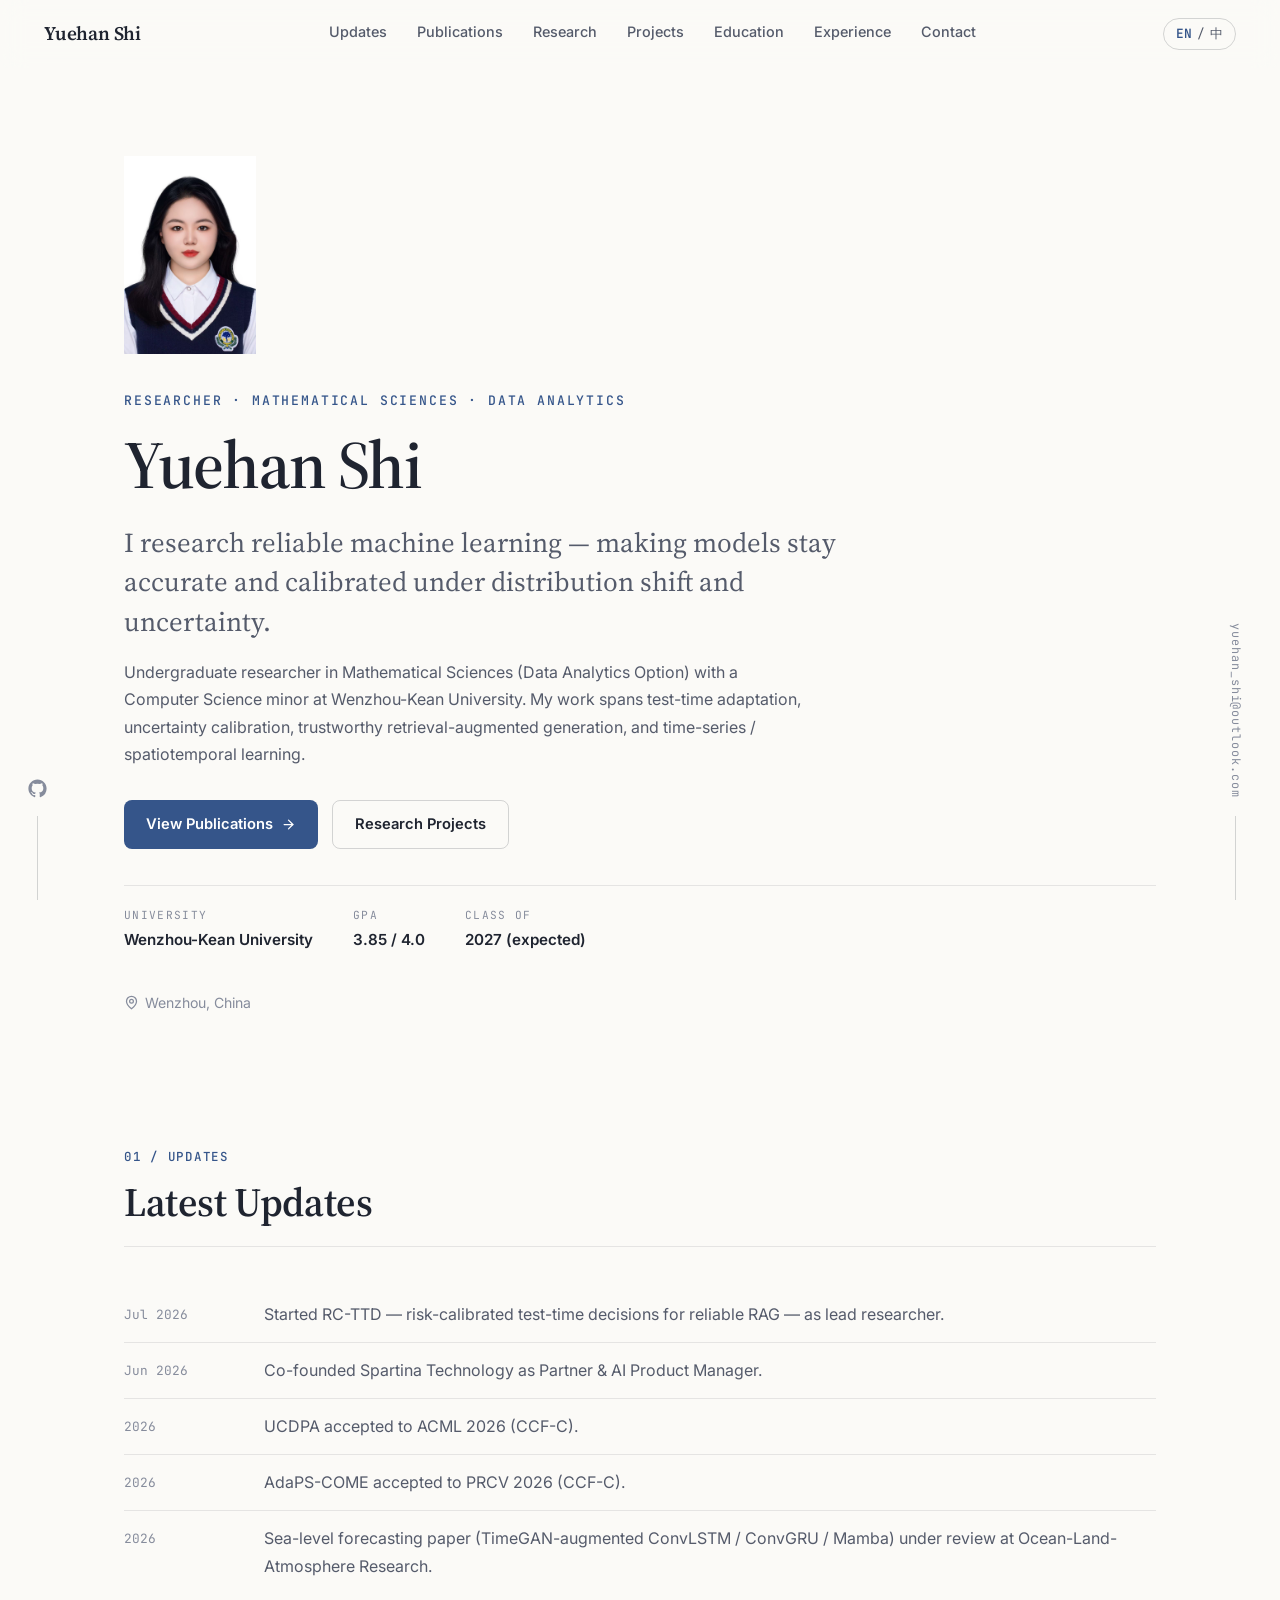
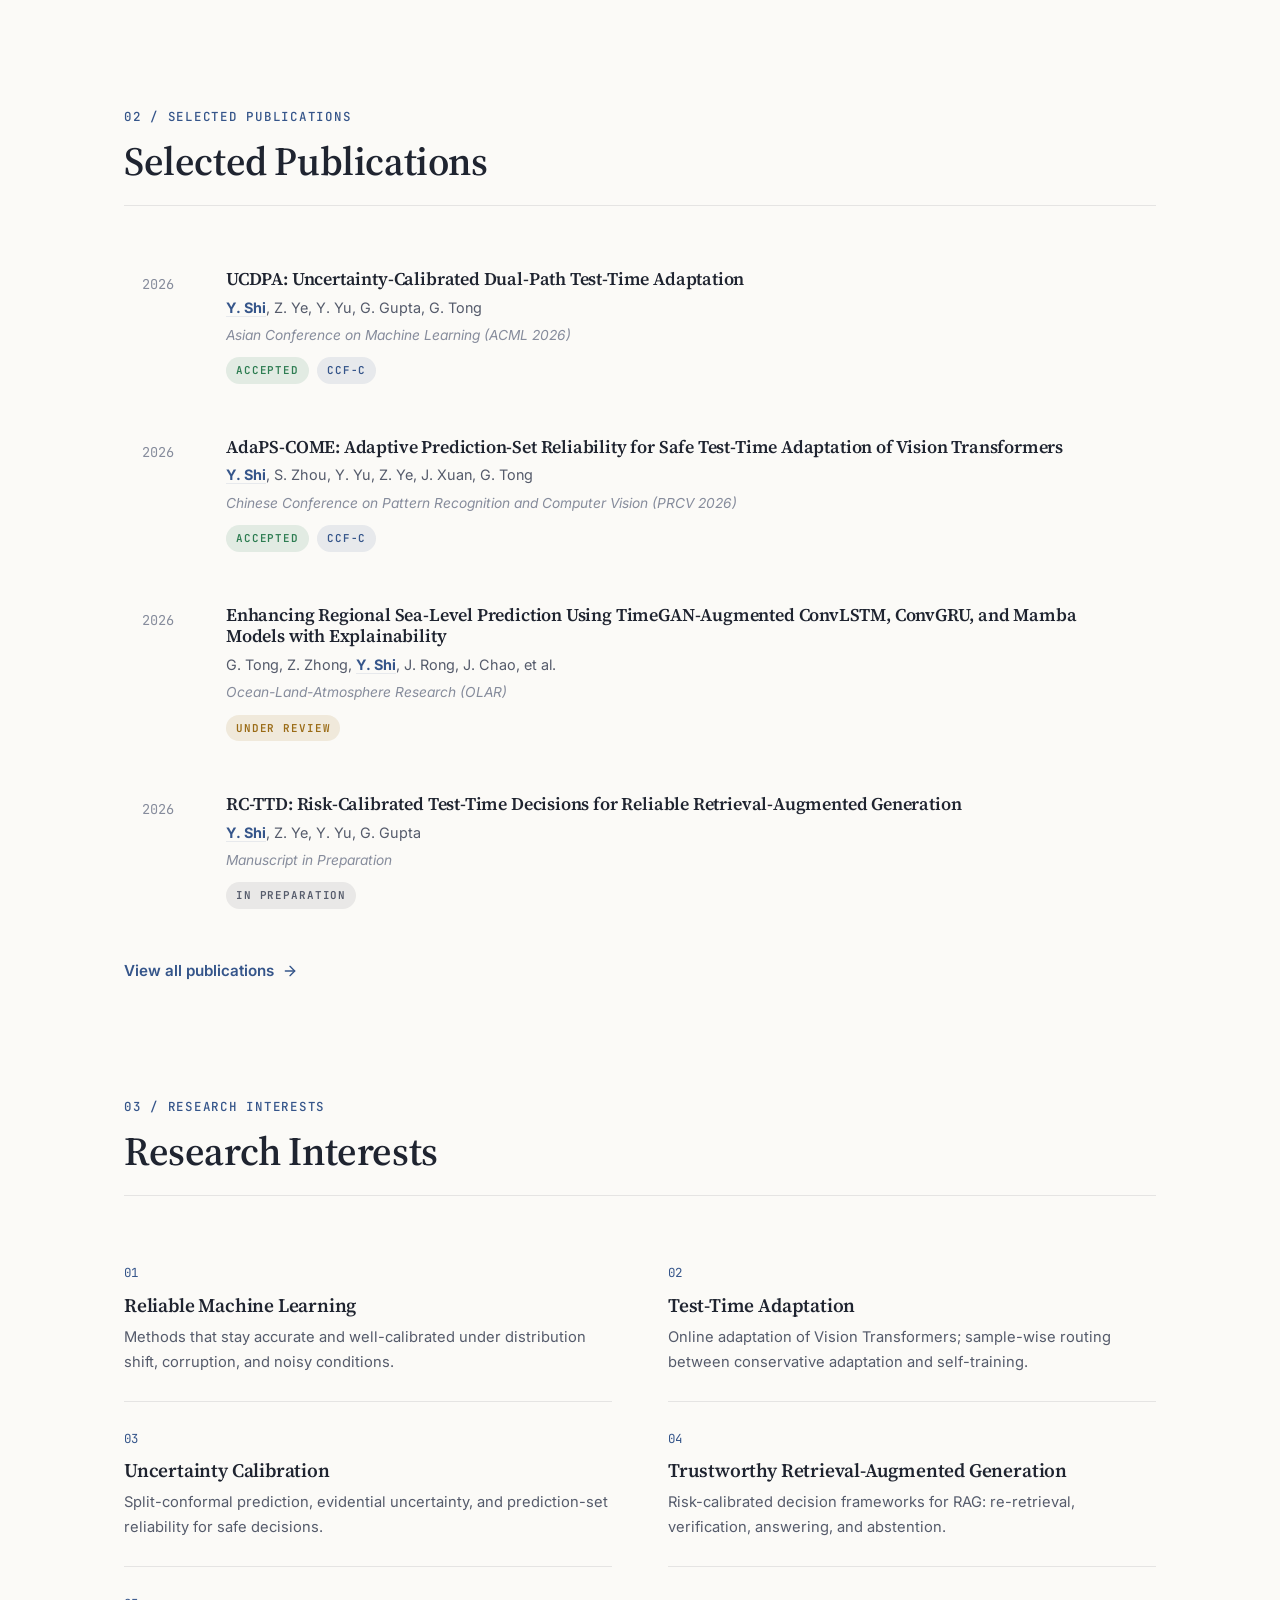
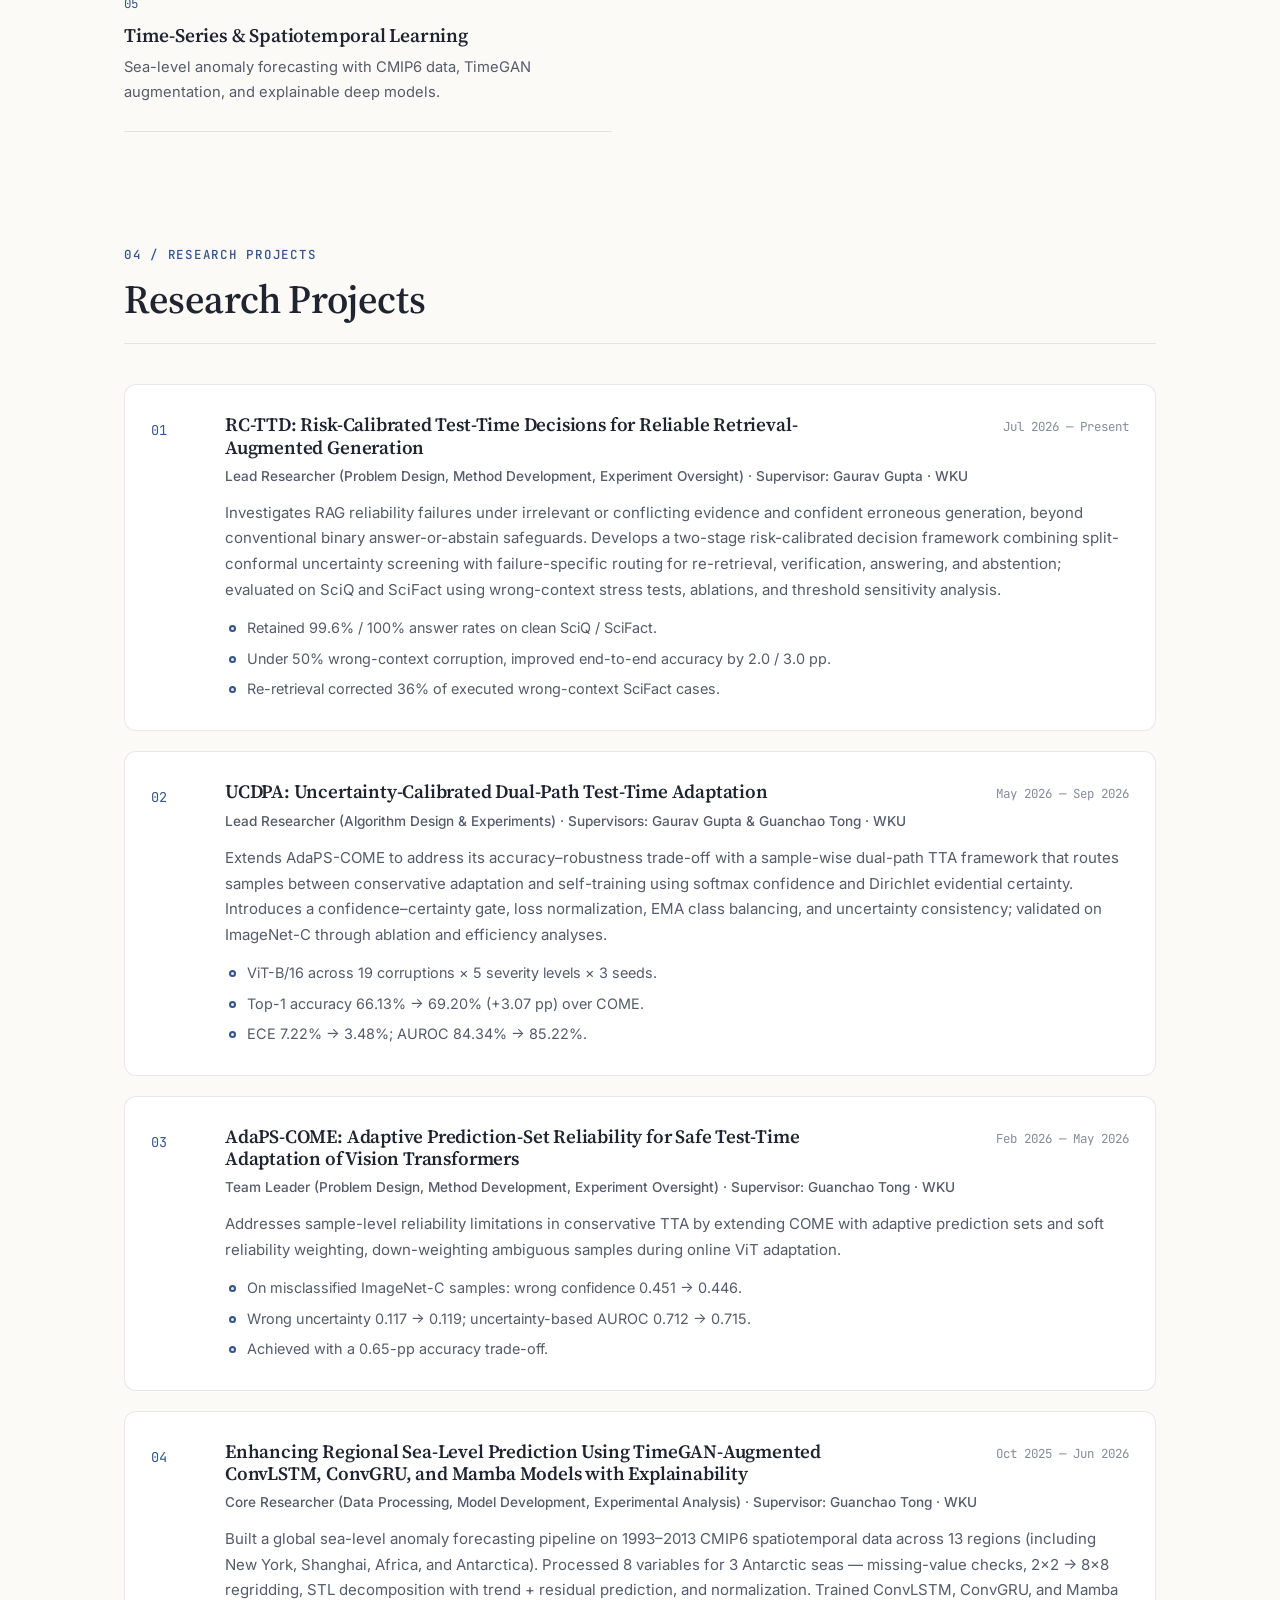
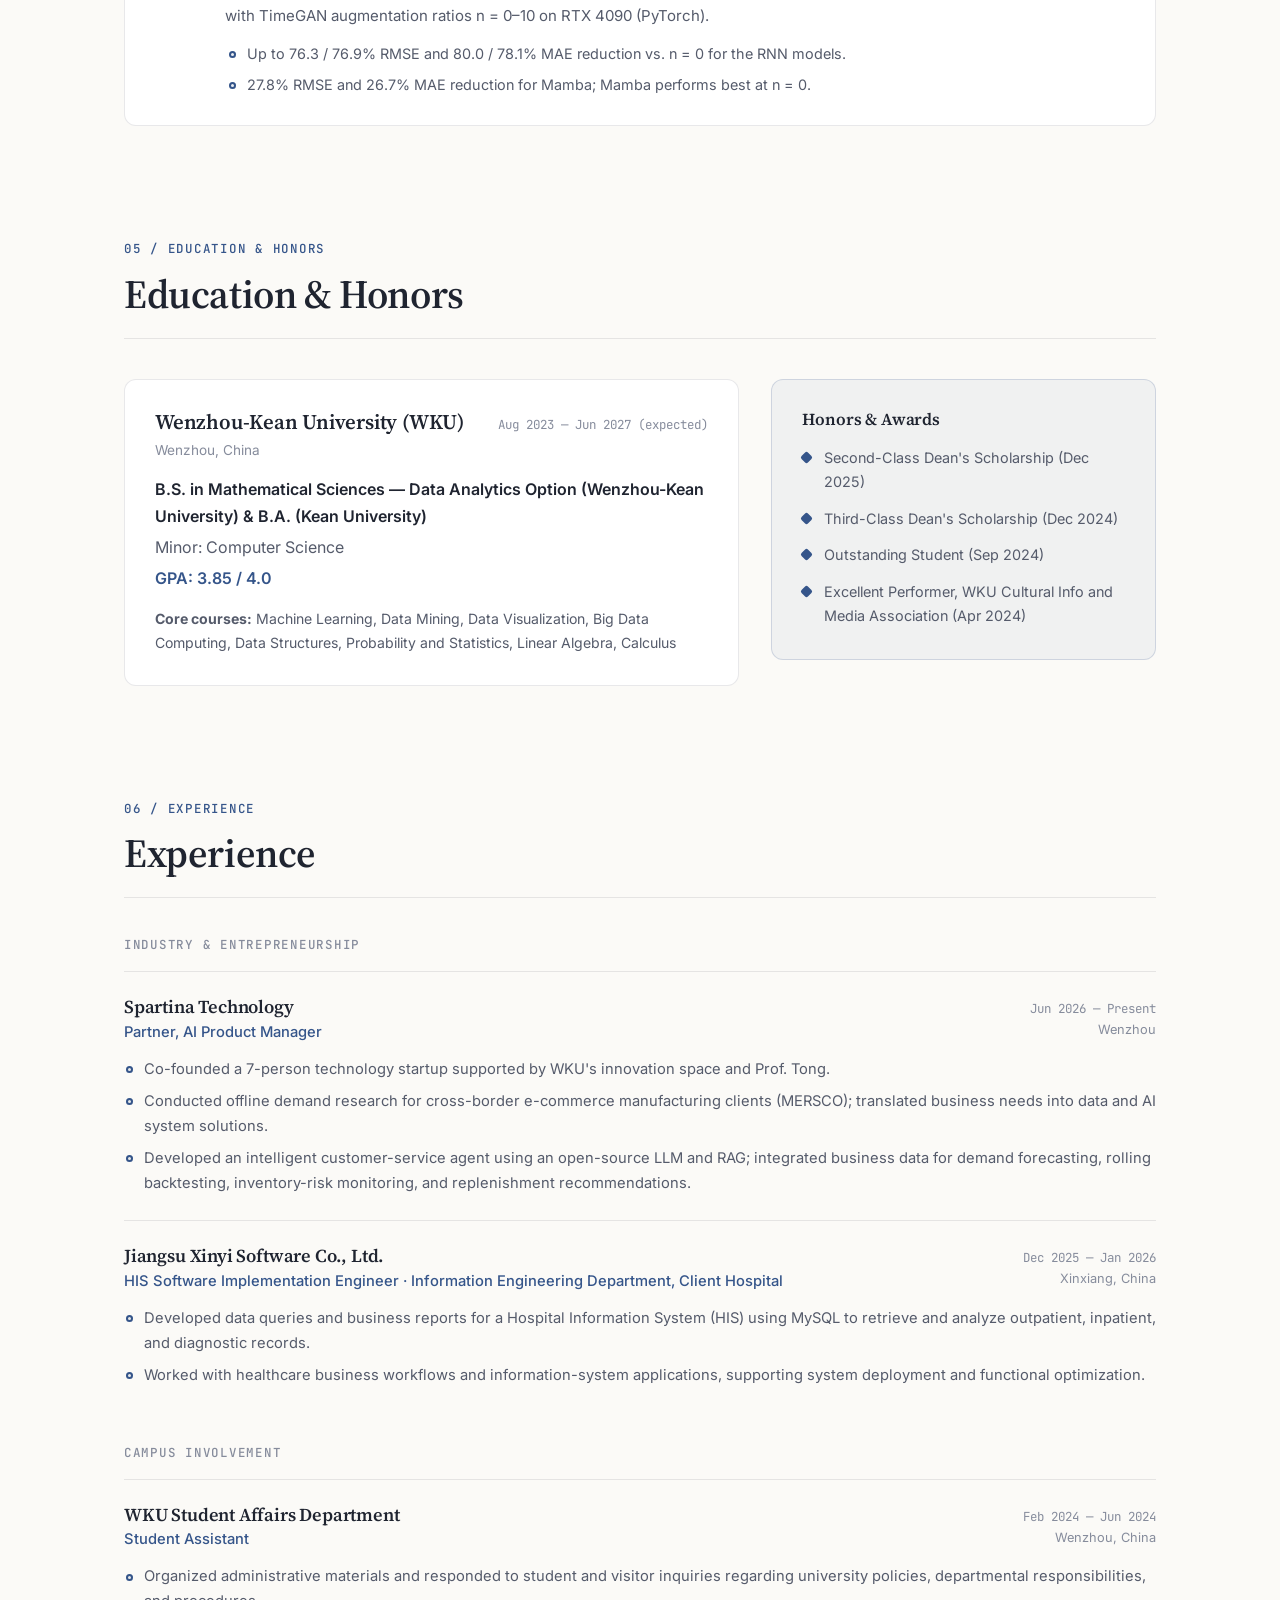
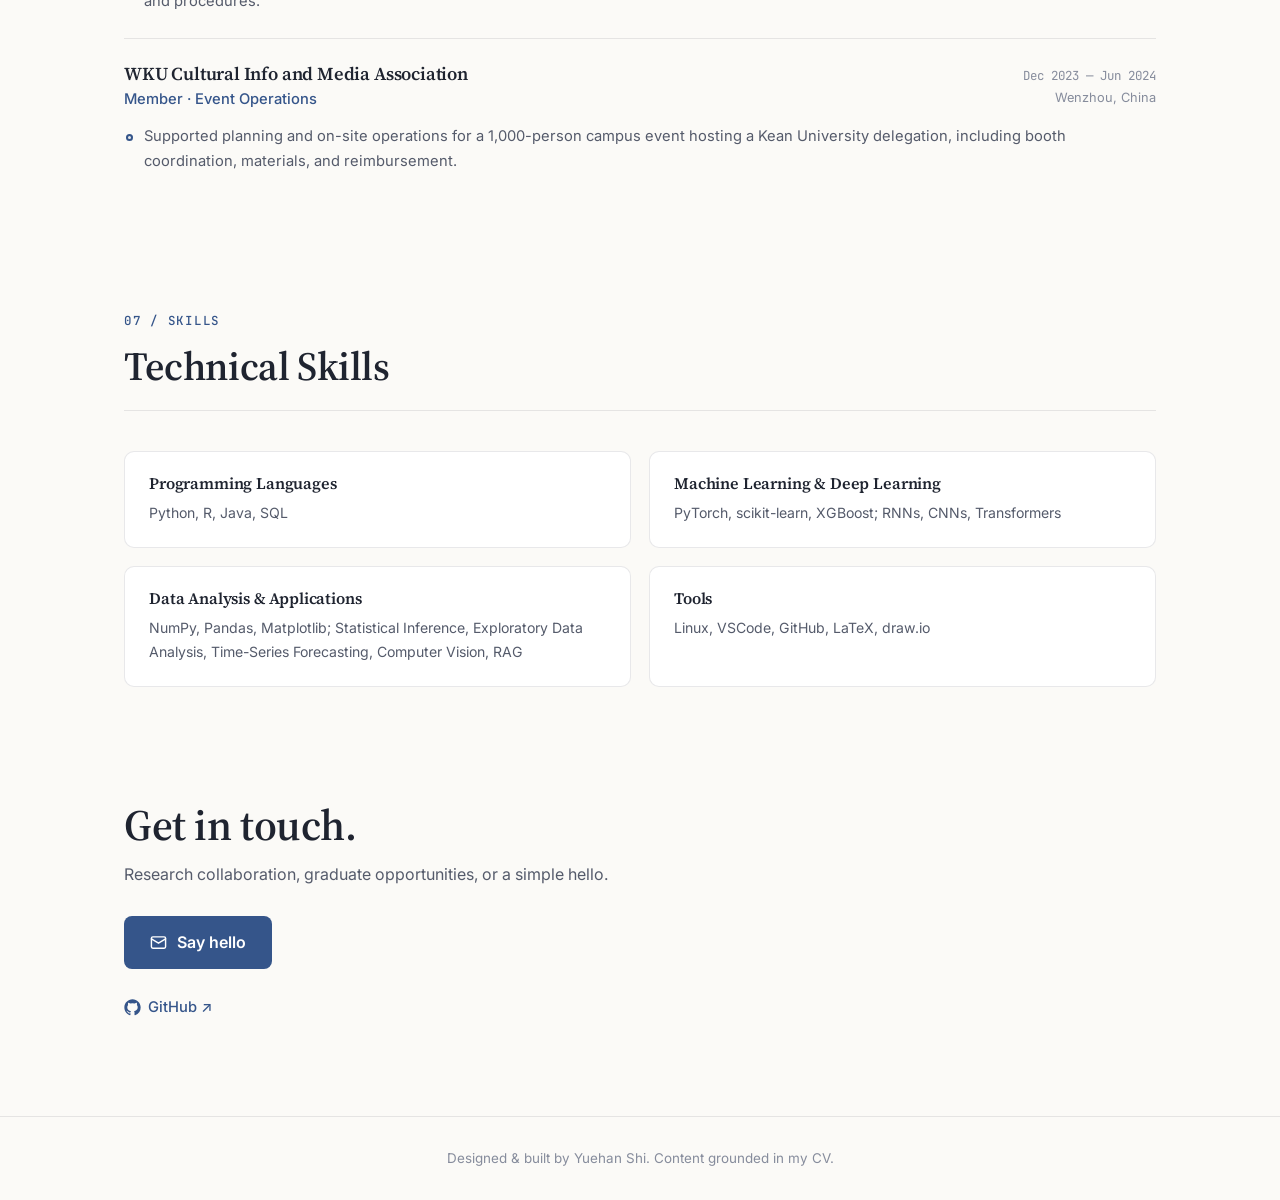
==== index.html @ 9e49b06e "Remove photo border Drop the accent border on .hero-photo per site owner request; bump asset cache v" ====
<!DOCTYPE html>
<html lang="en">
<head>
  <meta charset="UTF-8">
  <meta name="viewport" content="width=device-width, initial-scale=1.0">

  <!-- SEO -->
  <title>Yuehan Shi — Reliable Machine Learning Researcher</title>
  <meta name="description" content="Yuehan Shi is an undergraduate researcher at Wenzhou-Kean University working on reliable machine learning, test-time adaptation, uncertainty calibration, trustworthy retrieval-augmented generation, and time-series learning.">
  <meta name="author" content="Yuehan Shi">
  <link rel="canonical" href="https://shiyue105.github.io/Yuehan_Shi/">
  <meta name="robots" content="index, follow">

  <!-- Open Graph -->
  <meta property="og:type" content="website">
  <meta property="og:title" content="Yuehan Shi — Reliable Machine Learning Researcher">
  <meta property="og:description" content="Researching test-time adaptation, uncertainty calibration, trustworthy RAG, and spatiotemporal learning at Wenzhou-Kean University.">
  <meta property="og:url" content="https://shiyue105.github.io/Yuehan_Shi/">
  <meta property="og:site_name" content="Yuehan Shi">

  <!-- Twitter Card -->
  <meta name="twitter:card" content="summary">
  <meta name="twitter:title" content="Yuehan Shi — Reliable Machine Learning Researcher">
  <meta name="twitter:description" content="Researching test-time adaptation, uncertainty calibration, trustworthy RAG, and spatiotemporal learning.">

  <!-- Favicon (original inline SVG monogram) -->
  <link rel="icon" type="image/svg+xml" href="data:image/svg+xml,%3Csvg xmlns='http://www.w3.org/2000/svg' viewBox='0 0 100 100'%3E%3Crect width='100' height='100' rx='22' fill='%2335558A'/%3E%3Ctext x='50' y='66' font-family='Georgia, serif' font-size='44' font-weight='bold' text-anchor='middle' fill='%23FBFAF7'%3EYS%3C/text%3E%3C/svg%3E">
  <meta name="theme-color" content="#FBFAF7">

  <!-- Fonts -->
  <link rel="preconnect" href="https://fonts.googleapis.com">
  <link rel="preconnect" href="https://fonts.gstatic.com" crossorigin>
  <link href="https://fonts.googleapis.com/css2?family=Source+Serif+4:ital,opsz,wght@0,8..60,400;0,8..60,500;0,8..60,600;0,8..60,700;1,8..60,400&family=Inter:wght@400;500;600;700&family=JetBrains+Mono:wght@400;500;600&family=Noto+Serif+SC:wght@400;500;600;700&family=Noto+Sans+SC:wght@400;500;600;700&display=swap" rel="stylesheet">

  <!-- Styles -->
  <link rel="stylesheet" href="./assets/css/style.css?v=v3">
</head>
<body>

  <a class="skip-link" href="#main">Skip to main content</a>

  <!-- ==================== Navigation ==================== -->
  <nav class="nav" id="nav" aria-label="Primary">
    <div class="nav-inner">
      <a href="#hero" class="nav-logo" id="nav-logo">Yuehan Shi</a>
      <div class="nav-links" id="nav-links"></div>
      <div class="nav-actions">
        <button class="lang-toggle" id="lang-toggle" aria-label="Switch language" aria-pressed="false">
          <span class="lang-en lang-active">EN</span>
          <span class="lang-sep" aria-hidden="true">/</span>
          <span class="lang-zh">中</span>
        </button>
        <button class="nav-mobile-toggle" id="nav-toggle" aria-label="Open menu" aria-expanded="false" aria-controls="mobile-menu">
          <span></span>
          <span></span>
          <span></span>
        </button>
      </div>
    </div>
  </nav>

  <!-- Mobile menu -->
  <div class="mobile-menu" id="mobile-menu"></div>

  <!-- Sticky side rails (desktop only) -->
  <aside class="side-social" id="side-social" aria-label="Social links"></aside>
  <aside class="side-email" id="side-email" aria-label="Email"></aside>

  <!-- ==================== Hero ==================== -->
  <header class="hero" id="hero">
    <div class="hero-inner">
      <div class="hero-photo reveal"><img src="./assets/img/Identification_photo.jpg" alt="Yuehan Shi" width="709" height="1000"></div>
      <p class="hero-eyebrow reveal" id="hero-eyebrow"></p>
      <h1 class="reveal" id="hero-name"></h1>
      <p class="hero-statement reveal" id="hero-statement"></p>
      <p class="hero-description reveal" id="hero-description"></p>
      <div class="hero-cta reveal" id="hero-cta"></div>
      <div class="hero-meta reveal" id="hero-meta"></div>
      <p class="hero-location reveal" id="hero-location"></p>
    </div>
  </header>

  <main id="main">

    <!-- ==================== Latest Updates ==================== -->
    <section class="section" id="updates" aria-labelledby="heading-updates">
      <div class="container">
        <div class="section-label reveal" id="label-updates"></div>
        <h2 class="section-heading reveal" id="heading-updates"></h2>
        <div class="updates-list reveal-stagger" id="updates-list"></div>
      </div>
    </section>

    <!-- ==================== Selected Publications ==================== -->
    <section class="section" id="publications" aria-labelledby="heading-publications">
      <div class="container">
        <div class="section-label reveal" id="label-publications"></div>
        <h2 class="section-heading reveal" id="heading-publications"></h2>
        <div class="pub-list reveal-stagger" id="pub-list"></div>
        <div class="pub-view-all reveal">
          <a class="pub-view-all-link" href="./publications.html" id="pub-view-all"></a>
        </div>
      </div>
    </section>

    <!-- ==================== Research Interests ==================== -->
    <section class="section" id="research" aria-labelledby="heading-research">
      <div class="container">
        <div class="section-label reveal" id="label-research"></div>
        <h2 class="section-heading reveal" id="heading-research"></h2>
        <div class="research-interests-grid reveal-stagger" id="research-interests"></div>
      </div>
    </section>

    <!-- ==================== Research Projects ==================== -->
    <section class="section" id="projects" aria-labelledby="heading-projects">
      <div class="container">
        <div class="section-label reveal" id="label-projects"></div>
        <h2 class="section-heading reveal" id="heading-projects"></h2>
        <div class="projects-list reveal-stagger" id="projects-list"></div>
      </div>
    </section>

    <!-- ==================== Education & Honors ==================== -->
    <section class="section" id="education" aria-labelledby="heading-education">
      <div class="container">
        <div class="section-label reveal" id="label-education"></div>
        <h2 class="section-heading reveal" id="heading-education"></h2>
        <div class="edu-grid reveal">
          <div class="edu-box" id="education-box"></div>
          <div class="honors-box">
            <h3 id="honors-label"></h3>
            <ul class="honors-list" id="honors-list"></ul>
          </div>
        </div>
      </div>
    </section>

    <!-- ==================== Experience ==================== -->
    <section class="section" id="experience" aria-labelledby="heading-experience">
      <div class="container">
        <div class="section-label reveal" id="label-experience"></div>
        <h2 class="section-heading reveal" id="heading-experience"></h2>
        <div class="reveal" id="experience-wrap"></div>
      </div>
    </section>

    <!-- ==================== Skills ==================== -->
    <section class="section" id="skills" aria-labelledby="heading-skills">
      <div class="container">
        <div class="section-label reveal" id="label-skills"></div>
        <h2 class="section-heading reveal" id="heading-skills"></h2>
        <div class="skills-grid reveal-stagger" id="skills-grid"></div>
      </div>
    </section>

    <!-- ==================== Contact ==================== -->
    <section class="section contact" id="contact" aria-labelledby="contact-heading">
      <div class="container">
        <div class="reveal">
          <h2 class="contact-heading" id="contact-heading"></h2>
          <p class="contact-sub" id="contact-sub"></p>
          <a href="mailto:yuehan_shi@outlook.com" class="contact-email" id="contact-email"></a>
          <div class="contact-socials" id="contact-socials"></div>
        </div>
      </div>
    </section>

  </main>

  <!-- ==================== Footer ==================== -->
  <footer class="footer">
    <div class="container">
      <p class="footer-text" id="footer-text"></p>
    </div>
  </footer>

  <!-- Scripts -->
  <script src="./assets/js/data.js?v=v3"></script>
  <script src="./assets/js/publications-data.js?v=v3"></script>
  <script src="./assets/js/app.js?v=v3"></script>
</body>
</html>
---- assets/css/style.css ----
/* ==========================================================================
   Yuehan Shi — Academic Personal Website V1
   Original editorial stylesheet. Clean, light, serif-led design.
   ========================================================================== */

/* --------------------------------------------------------------------------
   1. Design tokens
   -------------------------------------------------------------------------- */
:root {
  --bg: #fbfaf7;
  --bg-surface: #ffffff;
  --bg-hover: rgba(31, 36, 48, 0.04);
  --text: #1f2430;
  --text-secondary: #555b6b;
  --text-tertiary: #868c9c;
  --accent: #35558a;
  --accent-strong: #274066;
  --accent-dim: rgba(53, 85, 138, 0.1);
  --accent-wash: rgba(53, 85, 138, 0.05);
  --border: rgba(31, 36, 48, 0.1);
  --border-strong: rgba(31, 36, 48, 0.18);
  --green: #2e7d52;
  --green-dim: rgba(46, 125, 82, 0.12);
  --amber: #9a6b15;
  --amber-dim: rgba(154, 107, 21, 0.12);
  --gray-dim: rgba(31, 36, 48, 0.08);

  --font-display: "Source Serif 4", "Noto Serif SC", Georgia, "Times New Roman", serif;
  --font-body: "Inter", "Noto Sans SC", ui-sans-serif, system-ui, -apple-system, "Segoe UI", sans-serif;
  --font-mono: "JetBrains Mono", ui-monospace, "Cascadia Mono", Consolas, monospace;

  --max-width: 1080px;
  --nav-height: 68px;
  --side-padding: 24px;

  --t-fast: 180ms ease;
  --t-base: 280ms ease;
  --t-slow: 550ms cubic-bezier(0.22, 1, 0.36, 1);
}

/* --------------------------------------------------------------------------
   2. Reset & base
   -------------------------------------------------------------------------- */
*,
*::before,
*::after {
  box-sizing: border-box;
  margin: 0;
  padding: 0;
}

html {
  scroll-behavior: smooth;
  scroll-padding-top: calc(var(--nav-height) + 16px);
  -webkit-text-size-adjust: 100%;
}

body {
  font-family: var(--font-body);
  font-size: 16px;
  line-height: 1.7;
  color: var(--text);
  background: var(--bg);
  -webkit-font-smoothing: antialiased;
  overflow-x: hidden;
}

img,
svg {
  max-width: 100%;
  display: block;
}

ul,
ol {
  list-style: none;
}

a {
  color: var(--accent);
  text-decoration: none;
  transition: color var(--t-fast);
}

a:hover {
  color: var(--accent-strong);
}

button {
  font-family: inherit;
  font-size: inherit;
  color: inherit;
  background: none;
  border: none;
  cursor: pointer;
}

::selection {
  background: var(--accent-dim);
  color: var(--text);
}

:focus-visible {
  outline: 2px solid var(--accent);
  outline-offset: 3px;
  border-radius: 3px;
}

/* Skip link */
.skip-link {
  position: absolute;
  top: -48px;
  left: 16px;
  z-index: 200;
  padding: 10px 16px;
  background: var(--accent);
  color: #fff;
  border-radius: 6px;
  font-weight: 600;
  transition: top var(--t-fast);
}

.skip-link:focus {
  top: 12px;
  color: #fff;
}

/* --------------------------------------------------------------------------
   3. Typography
   -------------------------------------------------------------------------- */
h1,
h2,
h3,
h4 {
  font-family: var(--font-display);
  font-weight: 600;
  line-height: 1.2;
  letter-spacing: -0.01em;
  color: var(--text);
}

h1 {
  font-size: clamp(2.6rem, 6vw, 4.2rem);
  letter-spacing: -0.02em;
  line-height: 1.05;
}

h2 {
  font-size: clamp(1.9rem, 3.6vw, 2.5rem);
}

.container {
  max-width: var(--max-width);
  margin: 0 auto;
  padding: 0 var(--side-padding);
}

.section {
  padding: 88px 0 24px;
}

.section-label {
  font-family: var(--font-mono);
  font-size: 0.78rem;
  font-weight: 500;
  letter-spacing: 0.14em;
  text-transform: uppercase;
  color: var(--accent);
  margin-bottom: 10px;
}

.section-heading {
  margin-bottom: 40px;
  padding-bottom: 20px;
  border-bottom: 1px solid var(--border);
}

/* --------------------------------------------------------------------------
   4. Navigation
   -------------------------------------------------------------------------- */
.nav {
  position: fixed;
  top: 0;
  left: 0;
  right: 0;
  z-index: 100;
  height: var(--nav-height);
  background: rgba(251, 250, 247, 0.82);
  -webkit-backdrop-filter: blur(12px);
  backdrop-filter: blur(12px);
  border-bottom: 1px solid transparent;
  transition: border-color var(--t-base), background var(--t-base);
}

.nav.scrolled {
  border-bottom-color: var(--border);
  background: rgba(251, 250, 247, 0.95);
}

.nav-inner {
  max-width: 1240px;
  margin: 0 auto;
  height: 100%;
  padding: 0 var(--side-padding);
  display: flex;
  align-items: center;
  justify-content: space-between;
  gap: 16px;
}

.nav-logo {
  font-family: var(--font-display);
  font-size: 1.2rem;
  font-weight: 600;
  color: var(--text);
  letter-spacing: -0.01em;
}

.nav-logo:hover {
  color: var(--accent);
}

.nav-links {
  display: flex;
  align-items: center;
  gap: 26px;
}

.nav-links a {
  font-size: 0.9rem;
  font-weight: 500;
  color: var(--text-secondary);
  padding: 6px 2px;
  border-bottom: 2px solid transparent;
  transition: color var(--t-fast), border-color var(--t-fast);
}

.nav-links a:hover {
  color: var(--text);
}

.nav-links a.active {
  color: var(--accent);
  border-bottom-color: var(--accent);
}

.nav-actions {
  display: flex;
  align-items: center;
  gap: 12px;
}

.lang-toggle {
  display: inline-flex;
  align-items: center;
  gap: 5px;
  font-family: var(--font-mono);
  font-size: 0.8rem;
  padding: 6px 12px;
  border: 1px solid var(--border-strong);
  border-radius: 999px;
  color: var(--text-secondary);
  transition: border-color var(--t-fast), color var(--t-fast), background var(--t-fast);
}

.lang-toggle:hover {
  border-color: var(--accent);
  color: var(--accent);
}

.lang-toggle .lang-active {
  color: var(--accent);
  font-weight: 600;
}

.nav-mobile-toggle {
  display: none;
  flex-direction: column;
  justify-content: center;
  gap: 5px;
  width: 40px;
  height: 40px;
  padding: 8px;
}

.nav-mobile-toggle span {
  display: block;
  height: 2px;
  width: 100%;
  background: var(--text);
  border-radius: 2px;
  transition: transform var(--t-base), opacity var(--t-base);
}

.nav-mobile-toggle.open span:nth-child(1) {
  transform: translateY(7px) rotate(45deg);
}

.nav-mobile-toggle.open span:nth-child(2) {
  opacity: 0;
}

.nav-mobile-toggle.open span:nth-child(3) {
  transform: translateY(-7px) rotate(-45deg);
}

/* Mobile menu */
.mobile-menu {
  position: fixed;
  top: var(--nav-height);
  left: 0;
  right: 0;
  bottom: 0;
  z-index: 90;
  display: flex;
  flex-direction: column;
  padding: 24px var(--side-padding);
  background: var(--bg);
  opacity: 0;
  pointer-events: none;
  transform: translateY(-8px);
  transition: opacity var(--t-base), transform var(--t-base);
}

.mobile-menu.open {
  opacity: 1;
  pointer-events: auto;
  transform: translateY(0);
}

.mobile-menu a {
  padding: 16px 4px;
  font-family: var(--font-display);
  font-size: 1.35rem;
  color: var(--text);
  border-bottom: 1px solid var(--border);
}

.mobile-menu a:hover {
  color: var(--accent);
}

/* --------------------------------------------------------------------------
   5. Side rails (desktop)
   -------------------------------------------------------------------------- */
.side-social,
.side-email {
  position: fixed;
  bottom: 0;
  z-index: 60;
  display: none;
  flex-direction: column;
  align-items: center;
  gap: 18px;
}

.side-social {
  left: 28px;
}

.side-email {
  right: 34px;
}

.side-social a,
.side-email a {
  color: var(--text-tertiary);
  transition: color var(--t-fast), transform var(--t-fast);
}

.side-social a:hover,
.side-email a:hover {
  color: var(--accent);
}

.side-social svg {
  width: 19px;
  height: 19px;
}

.side-email a {
  writing-mode: vertical-rl;
  font-family: var(--font-mono);
  font-size: 0.74rem;
  letter-spacing: 0.08em;
}

.side-social::after,
.side-email::after {
  content: "";
  width: 1px;
  height: 84px;
  background: var(--border-strong);
}

/* --------------------------------------------------------------------------
   6. Hero
   -------------------------------------------------------------------------- */
.hero {
  padding: calc(var(--nav-height) + 88px) 0 40px;
}

.hero-inner {
  max-width: var(--max-width);
  margin: 0 auto;
  padding: 0 var(--side-padding);
}

.hero-photo {
  width: 132px;
  margin-bottom: 36px;
  border-radius: 0;
  background: var(--accent-wash);
  overflow: hidden;
}

.hero-photo img {
  display: block;
  width: 100%;
  height: auto;
}

.hero-eyebrow {
  font-family: var(--font-mono);
  font-size: 0.82rem;
  font-weight: 500;
  letter-spacing: 0.14em;
  text-transform: uppercase;
  color: var(--accent);
  margin-bottom: 18px;
}

.hero-statement {
  font-family: var(--font-display);
  font-size: clamp(1.25rem, 2.6vw, 1.7rem);
  font-weight: 400;
  line-height: 1.45;
  color: var(--text-secondary);
  max-width: 760px;
  margin: 22px 0 18px;
}

.hero-description {
  max-width: 680px;
  color: var(--text-secondary);
  margin-bottom: 32px;
}

.hero-cta {
  display: flex;
  flex-wrap: wrap;
  gap: 14px;
  margin-bottom: 36px;
}

.hero-meta {
  display: flex;
  flex-wrap: wrap;
  gap: 12px 40px;
  padding: 20px 0;
  border-top: 1px solid var(--border);
}

.hero-meta-item {
  display: flex;
  flex-direction: column;
  gap: 2px;
}

.hero-meta-label {
  font-family: var(--font-mono);
  font-size: 0.7rem;
  letter-spacing: 0.12em;
  text-transform: uppercase;
  color: var(--text-tertiary);
}

.hero-meta-value {
  font-weight: 600;
  font-size: 0.95rem;
}

.hero-location {
  display: inline-flex;
  align-items: center;
  gap: 6px;
  margin-top: 18px;
  font-size: 0.88rem;
  color: var(--text-tertiary);
}

.hero-location svg {
  width: 15px;
  height: 15px;
}

/* Buttons */
.btn {
  display: inline-flex;
  align-items: center;
  gap: 8px;
  padding: 11px 22px;
  border-radius: 8px;
  font-size: 0.92rem;
  font-weight: 600;
  transition: background var(--t-fast), color var(--t-fast), border-color var(--t-fast), transform var(--t-fast);
}

.btn svg {
  width: 15px;
  height: 15px;
  transition: transform var(--t-fast);
}

.btn:hover svg {
  transform: translateX(3px);
}

.btn-primary {
  background: var(--accent);
  color: #fff;
}

.btn-primary:hover {
  background: var(--accent-strong);
  color: #fff;
}

.btn-secondary {
  border: 1.5px solid var(--border-strong);
  color: var(--text);
}

.btn-secondary:hover {
  border-color: var(--accent);
  color: var(--accent);
}

/* --------------------------------------------------------------------------
   7. Updates
   -------------------------------------------------------------------------- */
.updates-list {
  display: flex;
  flex-direction: column;
}

.update-item {
  display: grid;
  grid-template-columns: 120px 1fr;
  gap: 20px;
  padding: 14px 0;
  border-bottom: 1px solid var(--border);
}

.update-item:last-child {
  border-bottom: none;
}

.update-date {
  font-family: var(--font-mono);
  font-size: 0.8rem;
  color: var(--text-tertiary);
  padding-top: 3px;
  white-space: nowrap;
}

.update-text {
  color: var(--text-secondary);
}

/* --------------------------------------------------------------------------
   8. Publications
   -------------------------------------------------------------------------- */
.pub-list {
  display: flex;
  flex-direction: column;
  gap: 8px;
}

.pub-row {
  display: grid;
  grid-template-columns: 64px 1fr;
  gap: 20px;
  padding: 22px 18px;
  border-radius: 10px;
  transition: background var(--t-fast);
}

.pub-row:hover {
  background: var(--bg-hover);
}

.pub-year {
  font-family: var(--font-mono);
  font-size: 0.85rem;
  color: var(--text-tertiary);
  padding-top: 5px;
}

.pub-title {
  font-size: 1.12rem;
  font-weight: 600;
  margin-bottom: 6px;
}

.pub-authors {
  font-size: 0.9rem;
  color: var(--text-secondary);
  margin-bottom: 4px;
}

.author-self {
  font-weight: 700;
  color: var(--accent);
  text-decoration: underline;
  text-decoration-color: var(--accent-dim);
  text-underline-offset: 3px;
}

.pub-venue {
  font-size: 0.86rem;
  font-style: italic;
  color: var(--text-tertiary);
  margin-bottom: 10px;
}

.pub-badges {
  display: flex;
  flex-wrap: wrap;
  gap: 8px;
}

.status-badge,
.rank-badge {
  display: inline-block;
  font-family: var(--font-mono);
  font-size: 0.68rem;
  font-weight: 600;
  letter-spacing: 0.08em;
  text-transform: uppercase;
  padding: 4px 10px;
  border-radius: 999px;
}

.status-accepted {
  background: var(--green-dim);
  color: var(--green);
}

.status-under-review {
  background: var(--amber-dim);
  color: var(--amber);
}

.status-in-preparation {
  background: var(--gray-dim);
  color: var(--text-secondary);
}

.rank-badge {
  background: var(--accent-dim);
  color: var(--accent);
}

.pub-view-all {
  margin-top: 26px;
}

.pub-view-all-link {
  display: inline-flex;
  align-items: center;
  gap: 8px;
  font-weight: 600;
  font-size: 0.95rem;
}

.pub-view-all-link svg {
  width: 16px;
  height: 16px;
}

/* Publications page */
.pub-page-header {
  padding: calc(var(--nav-height) + 72px) 0 8px;
}

.pub-page-title {
  margin-bottom: 8px;
}

.pub-page-subtitle {
  color: var(--text-secondary);
  margin-bottom: 28px;
}

.pub-toolbar {
  display: flex;
  flex-wrap: wrap;
  align-items: center;
  justify-content: space-between;
  gap: 16px;
  margin-bottom: 36px;
  padding-bottom: 18px;
  border-bottom: 1px solid var(--border);
}

.pub-filters {
  display: flex;
  flex-wrap: wrap;
  gap: 8px;
}

.pub-filter {
  font-size: 0.85rem;
  font-weight: 500;
  padding: 7px 16px;
  border: 1px solid var(--border-strong);
  border-radius: 999px;
  color: var(--text-secondary);
  transition: all var(--t-fast);
}

.pub-filter:hover {
  border-color: var(--accent);
  color: var(--accent);
}

.pub-filter.active {
  background: var(--accent);
  border-color: var(--accent);
  color: #fff;
}

.pub-count {
  font-family: var(--font-mono);
  font-size: 0.8rem;
  color: var(--text-tertiary);
}

.pub-group {
  margin-bottom: 44px;
}

.pub-group-heading {
  font-family: var(--font-mono);
  font-size: 0.78rem;
  font-weight: 500;
  letter-spacing: 0.14em;
  text-transform: uppercase;
  color: var(--text-tertiary);
  margin-bottom: 14px;
}

.pub-back {
  display: inline-block;
  margin-bottom: 26px;
  font-size: 0.9rem;
  font-weight: 500;
}

/* --------------------------------------------------------------------------
   9. Research interests
   -------------------------------------------------------------------------- */
.research-interests-grid {
  display: grid;
  grid-template-columns: repeat(2, 1fr);
  gap: 0 56px;
}

.interest-item {
  padding: 26px 0;
  border-bottom: 1px solid var(--border);
}

.interest-number {
  font-family: var(--font-mono);
  font-size: 0.78rem;
  color: var(--accent);
  margin-bottom: 10px;
}

.interest-item h3 {
  font-size: 1.2rem;
  margin-bottom: 8px;
}

.interest-detail {
  font-size: 0.92rem;
  color: var(--text-secondary);
}

/* --------------------------------------------------------------------------
   10. Projects
   -------------------------------------------------------------------------- */
.projects-list {
  display: flex;
  flex-direction: column;
  gap: 20px;
}

.project-item {
  display: grid;
  grid-template-columns: 56px 1fr;
  gap: 18px;
  padding: 28px 26px;
  background: var(--bg-surface);
  border: 1px solid var(--border);
  border-radius: 12px;
  transition: border-color var(--t-base), box-shadow var(--t-base);
}

.project-item:hover {
  border-color: rgba(53, 85, 138, 0.35);
  box-shadow: 0 6px 24px rgba(31, 36, 48, 0.06);
}

.project-number {
  font-family: var(--font-mono);
  font-size: 0.85rem;
  color: var(--accent);
  padding-top: 6px;
}

.project-top {
  display: flex;
  flex-wrap: wrap;
  align-items: baseline;
  justify-content: space-between;
  gap: 6px 20px;
  margin-bottom: 6px;
}

.project-top h3 {
  font-size: 1.18rem;
  max-width: 640px;
}

.project-period {
  font-family: var(--font-mono);
  font-size: 0.78rem;
  color: var(--text-tertiary);
  white-space: nowrap;
}

.project-role {
  font-size: 0.85rem;
  font-weight: 500;
  color: var(--text-secondary);
  margin-bottom: 12px;
}

.project-summary {
  font-size: 0.94rem;
  color: var(--text-secondary);
  margin-bottom: 14px;
}

.project-highlights {
  display: flex;
  flex-direction: column;
  gap: 6px;
  padding-left: 2px;
}

.project-highlights li {
  position: relative;
  padding-left: 20px;
  font-size: 0.9rem;
  color: var(--text-secondary);
}

.project-highlights li::before {
  content: "";
  position: absolute;
  left: 2px;
  top: 0.62em;
  width: 7px;
  height: 7px;
  border-radius: 50%;
  background: var(--accent-dim);
  box-shadow: inset 0 0 0 2px var(--accent);
}

/* --------------------------------------------------------------------------
   11. Education & honors
   -------------------------------------------------------------------------- */
.edu-grid {
  display: grid;
  grid-template-columns: 1.6fr 1fr;
  gap: 32px;
  align-items: start;
}

.edu-box {
  padding: 30px;
  background: var(--bg-surface);
  border: 1px solid var(--border);
  border-radius: 12px;
}

.edu-head {
  display: flex;
  flex-wrap: wrap;
  align-items: baseline;
  justify-content: space-between;
  gap: 6px 18px;
  margin-bottom: 4px;
}

.edu-head h3 {
  font-size: 1.3rem;
}

.edu-period {
  font-family: var(--font-mono);
  font-size: 0.78rem;
  color: var(--text-tertiary);
}

.edu-location {
  font-size: 0.85rem;
  color: var(--text-tertiary);
  margin-bottom: 14px;
}

.edu-degree {
  font-weight: 600;
  margin-bottom: 4px;
}

.edu-minor {
  color: var(--text-secondary);
  margin-bottom: 4px;
}

.edu-gpa {
  font-weight: 600;
  color: var(--accent);
  margin-bottom: 14px;
}

.edu-courses {
  font-size: 0.88rem;
  color: var(--text-secondary);
}

.honors-box {
  padding: 30px;
  background: var(--accent-wash);
  border: 1px solid rgba(53, 85, 138, 0.18);
  border-radius: 12px;
}

.honors-box h3 {
  font-size: 1.05rem;
  margin-bottom: 16px;
}

.honors-list {
  display: flex;
  flex-direction: column;
  gap: 12px;
}

.honors-list li {
  position: relative;
  padding-left: 22px;
  font-size: 0.9rem;
  color: var(--text-secondary);
}

.honors-list li::before {
  content: "";
  position: absolute;
  left: 0;
  top: 0.5em;
  width: 9px;
  height: 9px;
  border-radius: 2px;
  background: var(--accent);
  transform: rotate(45deg);
}

/* --------------------------------------------------------------------------
   12. Experience
   -------------------------------------------------------------------------- */
.experience-sublabel {
  font-family: var(--font-mono);
  font-size: 0.78rem;
  font-weight: 500;
  letter-spacing: 0.14em;
  text-transform: uppercase;
  color: var(--text-tertiary);
  margin: 34px 0 18px;
}

.experience-sublabel:first-child {
  margin-top: 0;
}

.exp-item {
  padding: 24px 0;
  border-top: 1px solid var(--border);
}

.exp-head {
  display: flex;
  flex-wrap: wrap;
  align-items: baseline;
  justify-content: space-between;
  gap: 6px 24px;
}

.exp-org {
  font-size: 1.14rem;
}

.exp-title {
  font-size: 0.92rem;
  font-weight: 500;
  color: var(--accent);
  margin-top: 2px;
}

.exp-meta {
  text-align: right;
}

.exp-period {
  font-family: var(--font-mono);
  font-size: 0.78rem;
  color: var(--text-tertiary);
}

.exp-location {
  font-size: 0.8rem;
  color: var(--text-tertiary);
}

.exp-bullets {
  margin-top: 12px;
  display: flex;
  flex-direction: column;
  gap: 7px;
}

.exp-bullets li {
  position: relative;
  padding-left: 20px;
  font-size: 0.92rem;
  color: var(--text-secondary);
}

.exp-bullets li::before {
  content: "";
  position: absolute;
  left: 2px;
  top: 0.62em;
  width: 7px;
  height: 7px;
  border-radius: 50%;
  background: var(--accent-dim);
  box-shadow: inset 0 0 0 2px var(--accent);
}

/* --------------------------------------------------------------------------
   13. Skills
   -------------------------------------------------------------------------- */
.skills-grid {
  display: grid;
  grid-template-columns: repeat(2, 1fr);
  gap: 18px;
}

.skill-item {
  padding: 22px 24px;
  background: var(--bg-surface);
  border: 1px solid var(--border);
  border-radius: 10px;
}

.skill-item h3 {
  font-size: 1rem;
  margin-bottom: 8px;
}

.skill-item p {
  font-size: 0.88rem;
  color: var(--text-secondary);
}

/* --------------------------------------------------------------------------
   14. Contact & footer
   -------------------------------------------------------------------------- */
.contact {
  padding-bottom: 96px;
}

.contact-heading {
  font-size: clamp(1.9rem, 4vw, 2.7rem);
  margin-bottom: 10px;
}

.contact-sub {
  color: var(--text-secondary);
  margin-bottom: 28px;
}

.contact-email {
  display: inline-flex;
  align-items: center;
  gap: 10px;
  padding: 13px 26px;
  background: var(--accent);
  color: #fff;
  border-radius: 8px;
  font-weight: 600;
  transition: background var(--t-fast), transform var(--t-fast);
}

.contact-email:hover {
  background: var(--accent-strong);
  color: #fff;
  transform: translateY(-1px);
}

.contact-email svg {
  width: 17px;
  height: 17px;
}

.contact-socials {
  display: flex;
  gap: 22px;
  margin-top: 26px;
}

.contact-socials a {
  display: inline-flex;
  align-items: center;
  gap: 7px;
  font-weight: 500;
  font-size: 0.92rem;
}

.contact-socials svg {
  width: 17px;
  height: 17px;
}

.footer {
  padding: 30px 0;
  border-top: 1px solid var(--border);
}

.footer-text {
  font-size: 0.84rem;
  color: var(--text-tertiary);
  text-align: center;
}

/* --------------------------------------------------------------------------
   15. Reveal animations
   -------------------------------------------------------------------------- */
.reveal {
  opacity: 0;
  transform: translateY(18px);
  transition: opacity var(--t-slow), transform var(--t-slow);
}

.reveal.visible {
  opacity: 1;
  transform: translateY(0);
}

.reveal-stagger > * {
  opacity: 0;
  transform: translateY(14px);
  transition: opacity var(--t-slow), transform var(--t-slow);
}

.reveal-stagger.visible > * {
  opacity: 1;
  transform: translateY(0);
}

.reveal-stagger.visible > *:nth-child(1) { transition-delay: 0ms; }
.reveal-stagger.visible > *:nth-child(2) { transition-delay: 70ms; }
.reveal-stagger.visible > *:nth-child(3) { transition-delay: 140ms; }
.reveal-stagger.visible > *:nth-child(4) { transition-delay: 210ms; }
.reveal-stagger.visible > *:nth-child(5) { transition-delay: 280ms; }
.reveal-stagger.visible > *:nth-child(6) { transition-delay: 350ms; }

/* --------------------------------------------------------------------------
   16. Reduced motion
   -------------------------------------------------------------------------- */
@media (prefers-reduced-motion: reduce) {
  html {
    scroll-behavior: auto;
  }

  *,
  *::before,
  *::after {
    animation-duration: 0.01ms !important;
    animation-iteration-count: 1 !important;
    transition-duration: 0.01ms !important;
    transition-delay: 0ms !important;
  }

  .reveal,
  .reveal-stagger > * {
    opacity: 1;
    transform: none;
  }
}

/* --------------------------------------------------------------------------
   17. Responsive
   -------------------------------------------------------------------------- */
@media (min-width: 1100px) {
  .side-social,
  .side-email {
    display: flex;
  }
}

@media (max-width: 900px) {
  .nav-links {
    display: none;
  }

  .nav-mobile-toggle {
    display: flex;
  }

  .research-interests-grid,
  .skills-grid {
    grid-template-columns: 1fr;
  }

  .edu-grid {
    grid-template-columns: 1fr;
  }

  .section {
    padding: 64px 0 16px;
  }
}

@media (max-width: 560px) {
  .update-item {
    grid-template-columns: 1fr;
    gap: 4px;
  }

  .pub-row {
    grid-template-columns: 1fr;
    gap: 6px;
    padding: 20px 14px;
  }

  .pub-year {
    padding-top: 0;
  }

  .project-item {
    grid-template-columns: 1fr;
    padding: 22px 18px;
  }

  .project-number {
    padding-top: 0;
  }

  .exp-meta {
    text-align: left;
  }

  .hero {
    padding-top: calc(var(--nav-height) + 56px);
  }

  .hero-cta .btn {
    flex: 1;
    justify-content: center;
  }
}

/* --------------------------------------------------------------------------
   18. Print
   -------------------------------------------------------------------------- */
@media print {
  .nav,
  .mobile-menu,
  .side-social,
  .side-email,
  .hero-cta,
  .contact,
  .pub-filters {
    display: none !important;
  }

  body {
    background: #fff;
  }
}
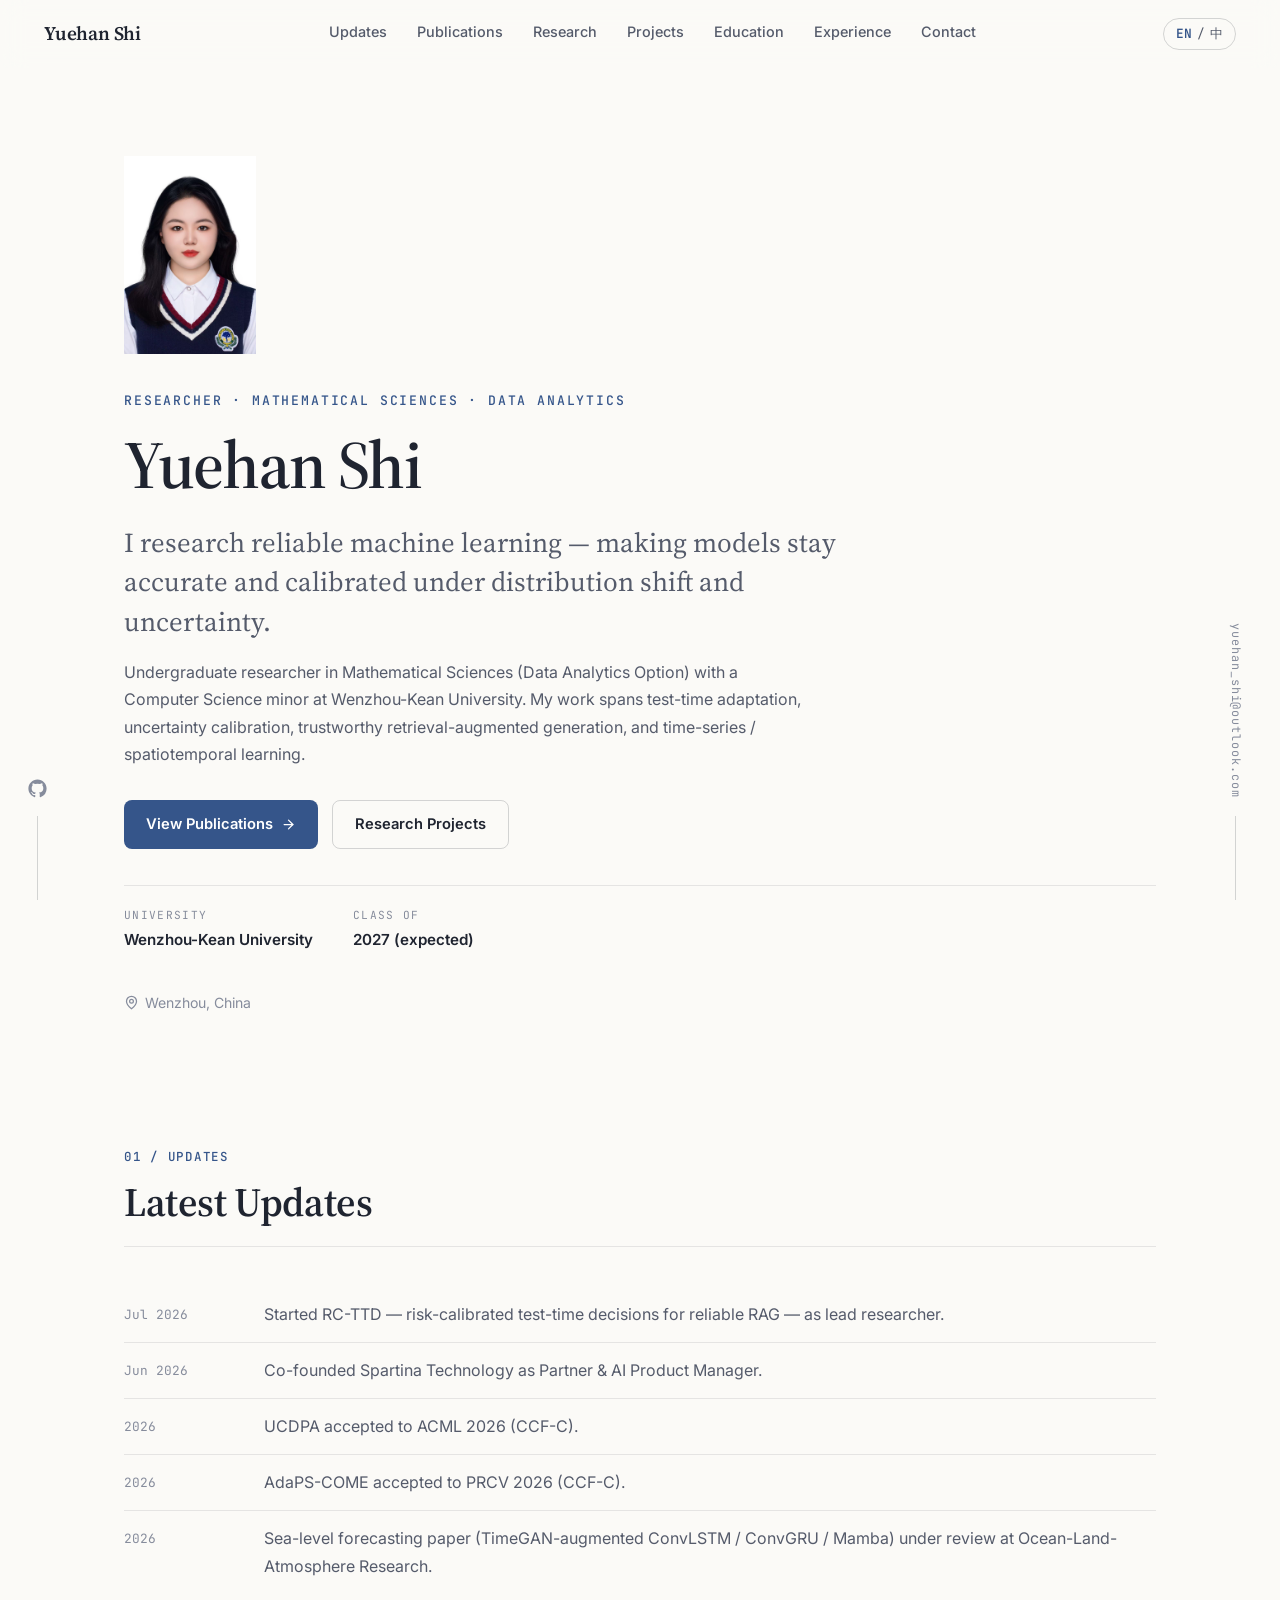
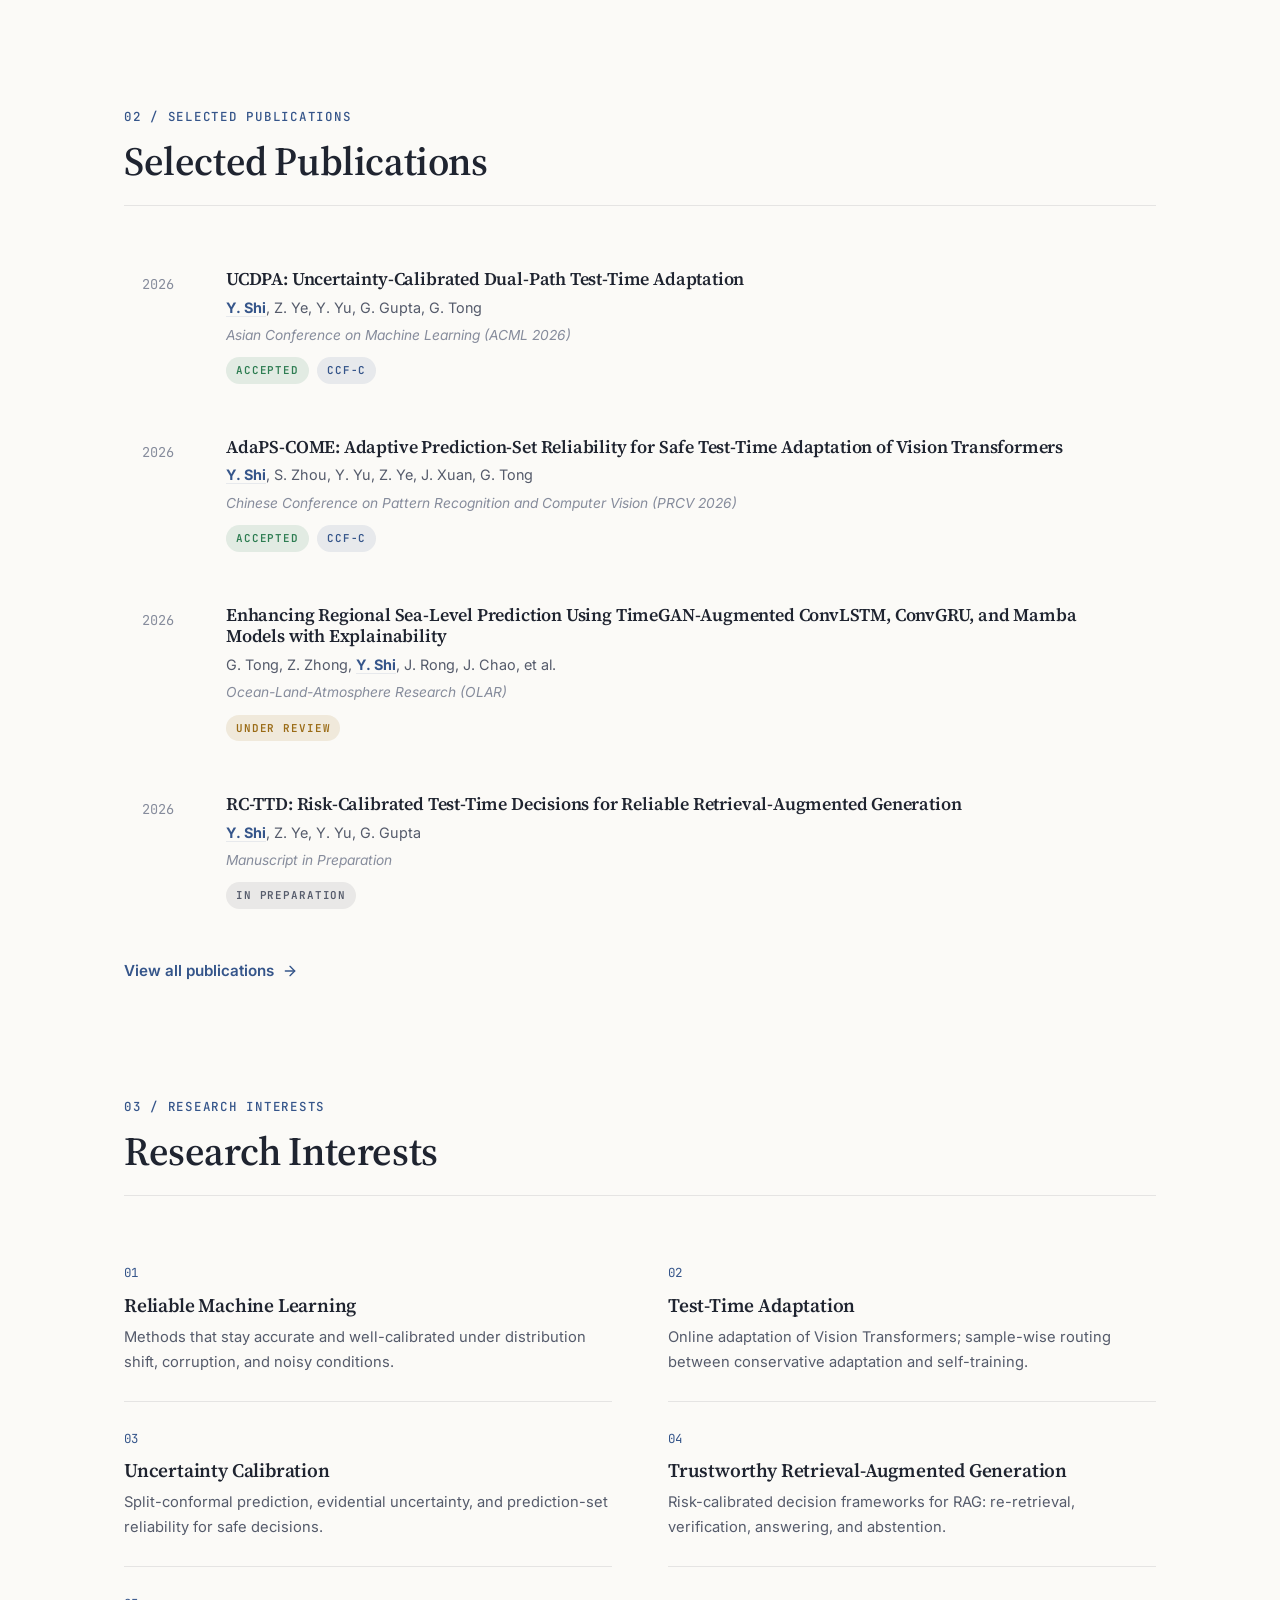
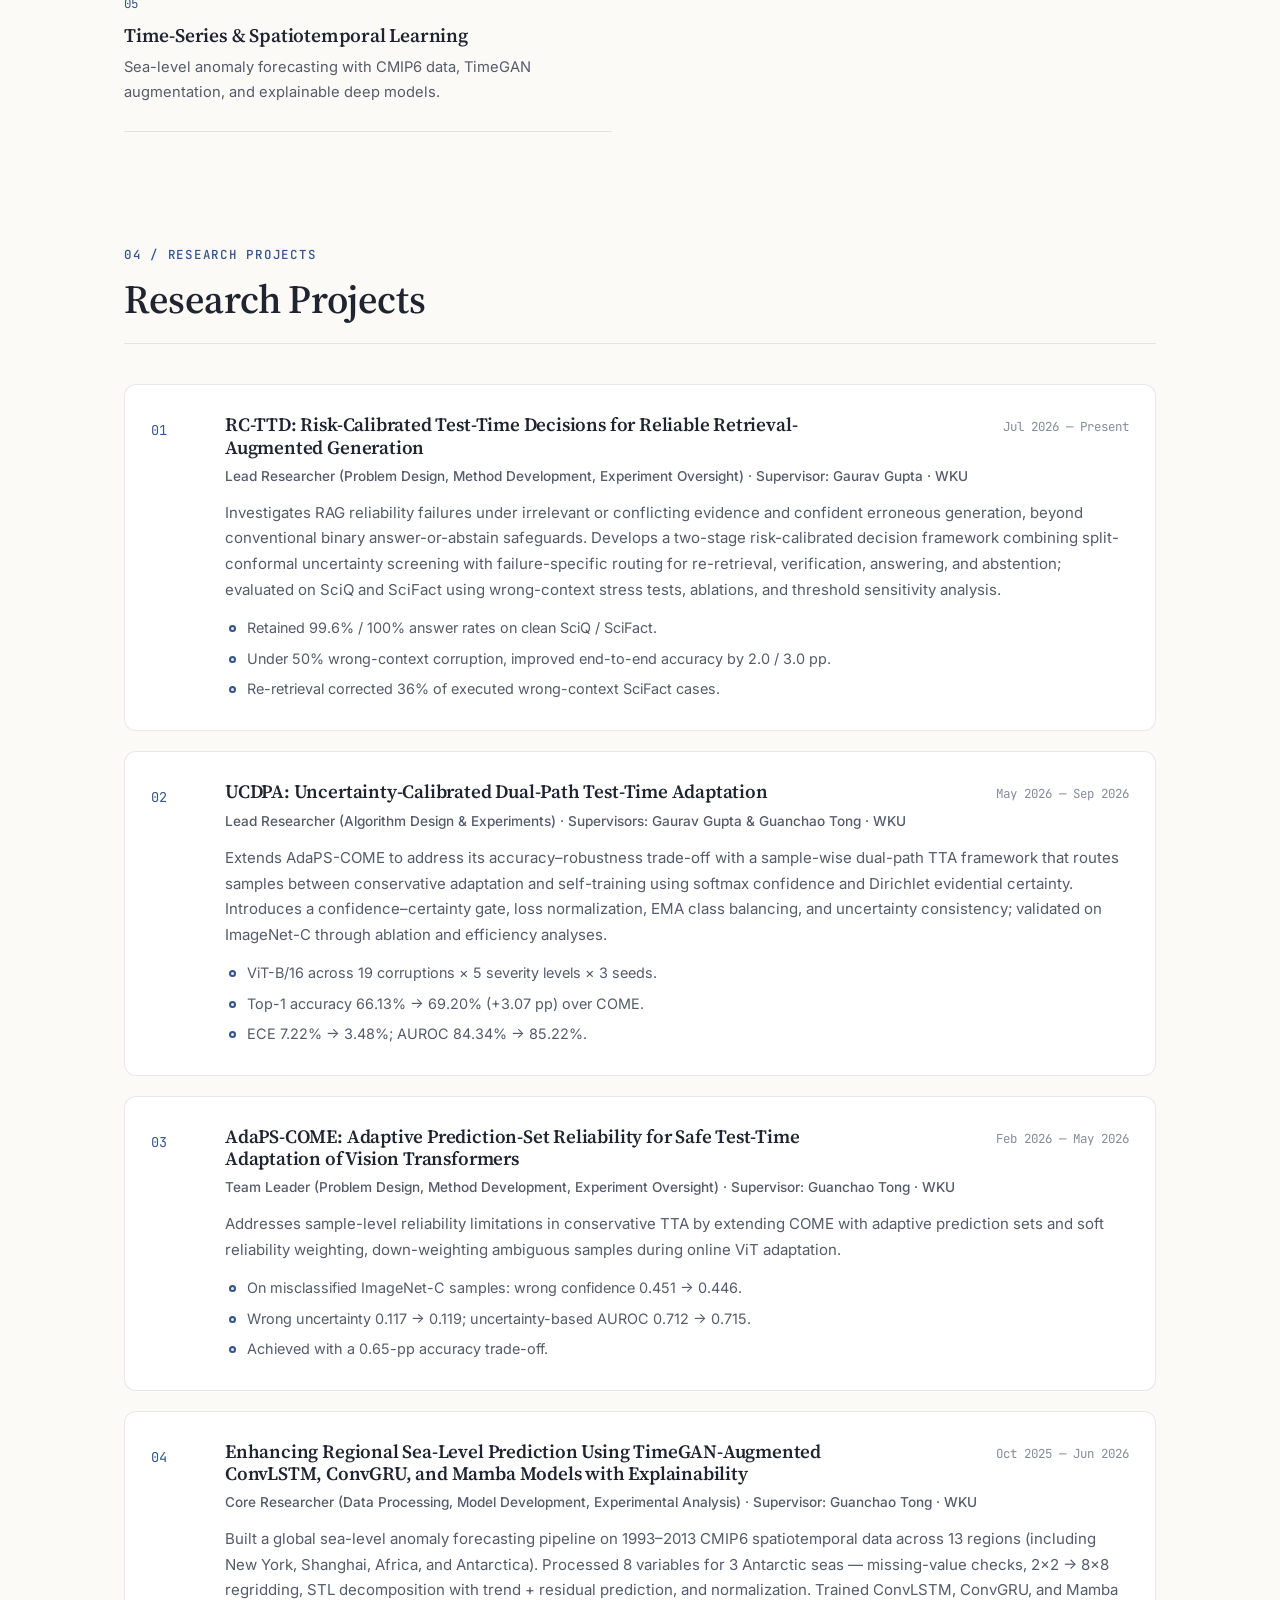
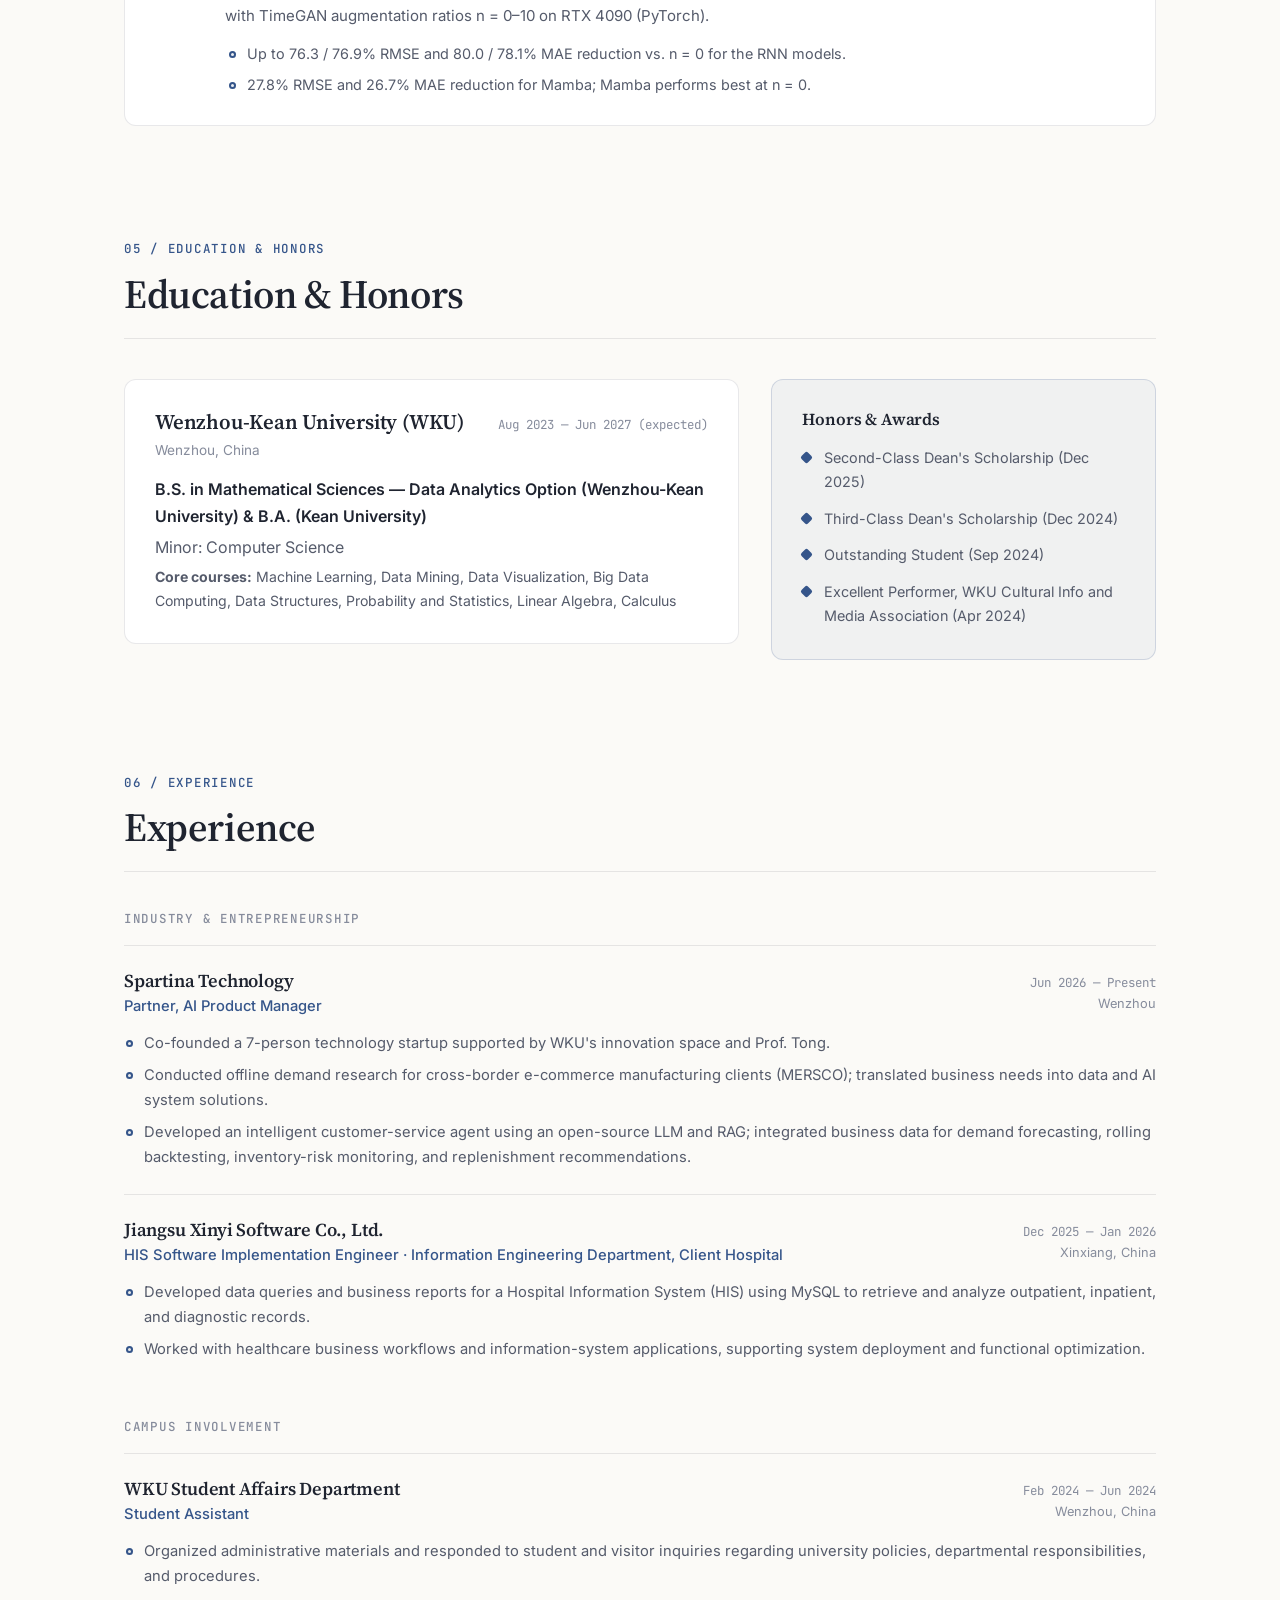
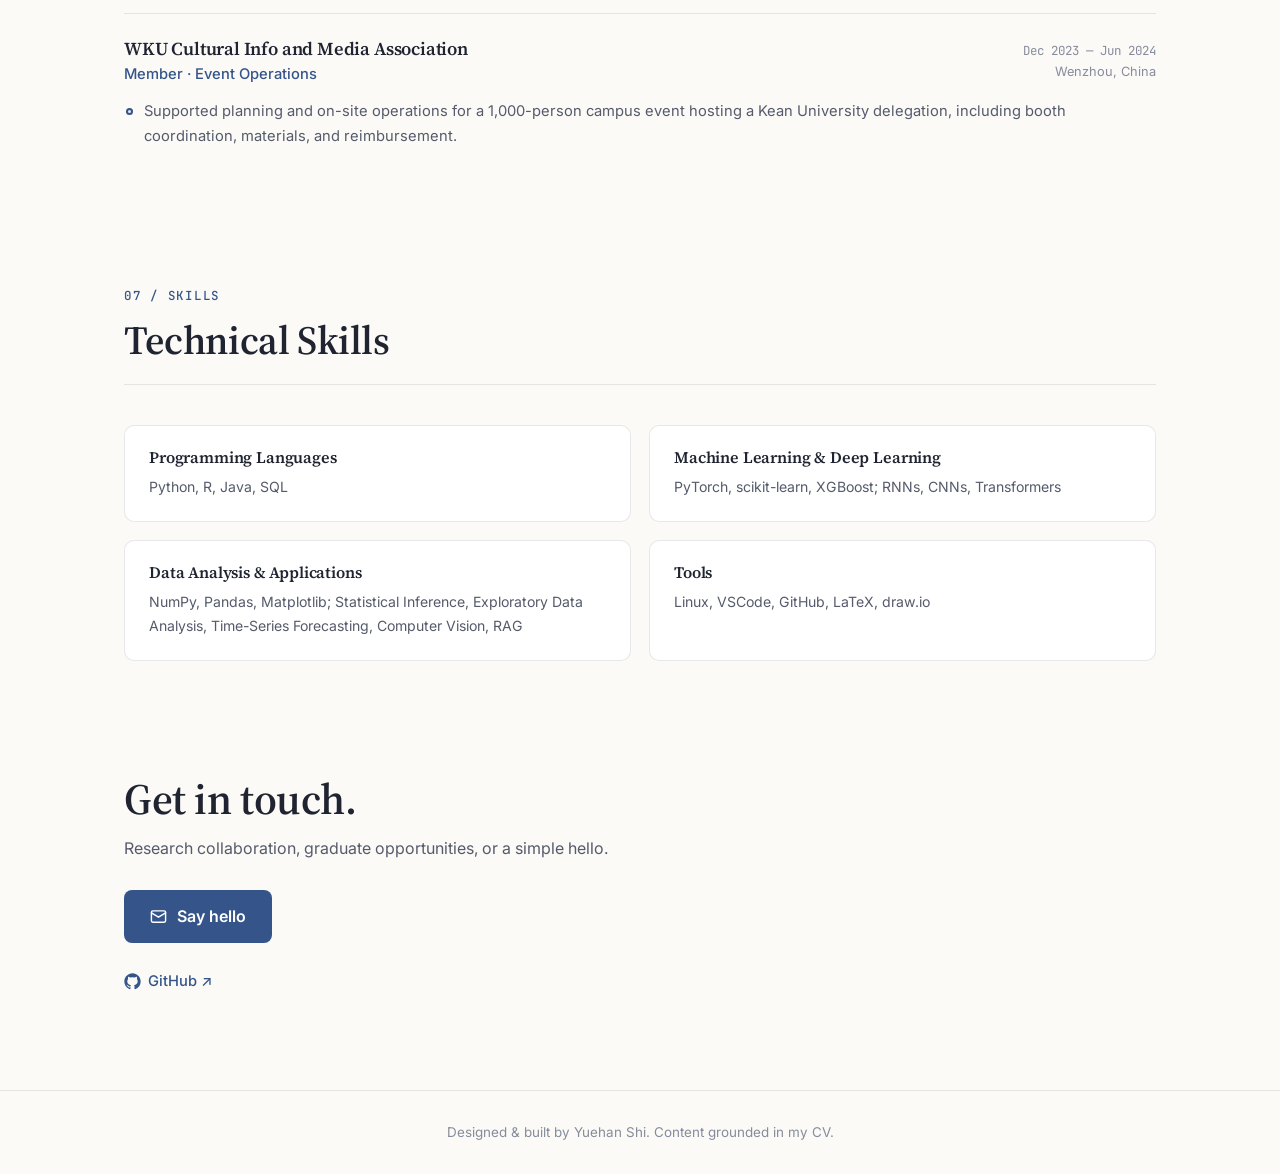
==== commit 12e59e13: "Remove GPA from site Drop GPA from hero meta and education card (EN + ZH), make the edu-gpa line con" ====
--- a/index.html
+++ b/index.html
@@ -33,7 +33,7 @@
   <link href="https://fonts.googleapis.com/css2?family=Source+Serif+4:ital,opsz,wght@0,8..60,400;0,8..60,500;0,8..60,600;0,8..60,700;1,8..60,400&family=Inter:wght@400;500;600;700&family=JetBrains+Mono:wght@400;500;600&family=Noto+Serif+SC:wght@400;500;600;700&family=Noto+Sans+SC:wght@400;500;600;700&display=swap" rel="stylesheet">
 
   <!-- Styles -->
-  <link rel="stylesheet" href="./assets/css/style.css?v=v3">
+  <link rel="stylesheet" href="./assets/css/style.css?v=v4">
 </head>
 <body>
 
@@ -176,8 +176,8 @@
   </footer>
 
   <!-- Scripts -->
-  <script src="./assets/js/data.js?v=v3"></script>
-  <script src="./assets/js/publications-data.js?v=v3"></script>
-  <script src="./assets/js/app.js?v=v3"></script>
+  <script src="./assets/js/data.js?v=v4"></script>
+  <script src="./assets/js/publications-data.js?v=v4"></script>
+  <script src="./assets/js/app.js?v=v4"></script>
 </body>
 </html>
--- a/assets/css/style.css
+++ b/assets/css/style.css
@@ -933,12 +933,6 @@
   margin-bottom: 4px;
 }
 
-.edu-gpa {
-  font-weight: 600;
-  color: var(--accent);
-  margin-bottom: 14px;
-}
-
 .edu-courses {
   font-size: 0.88rem;
   color: var(--text-secondary);
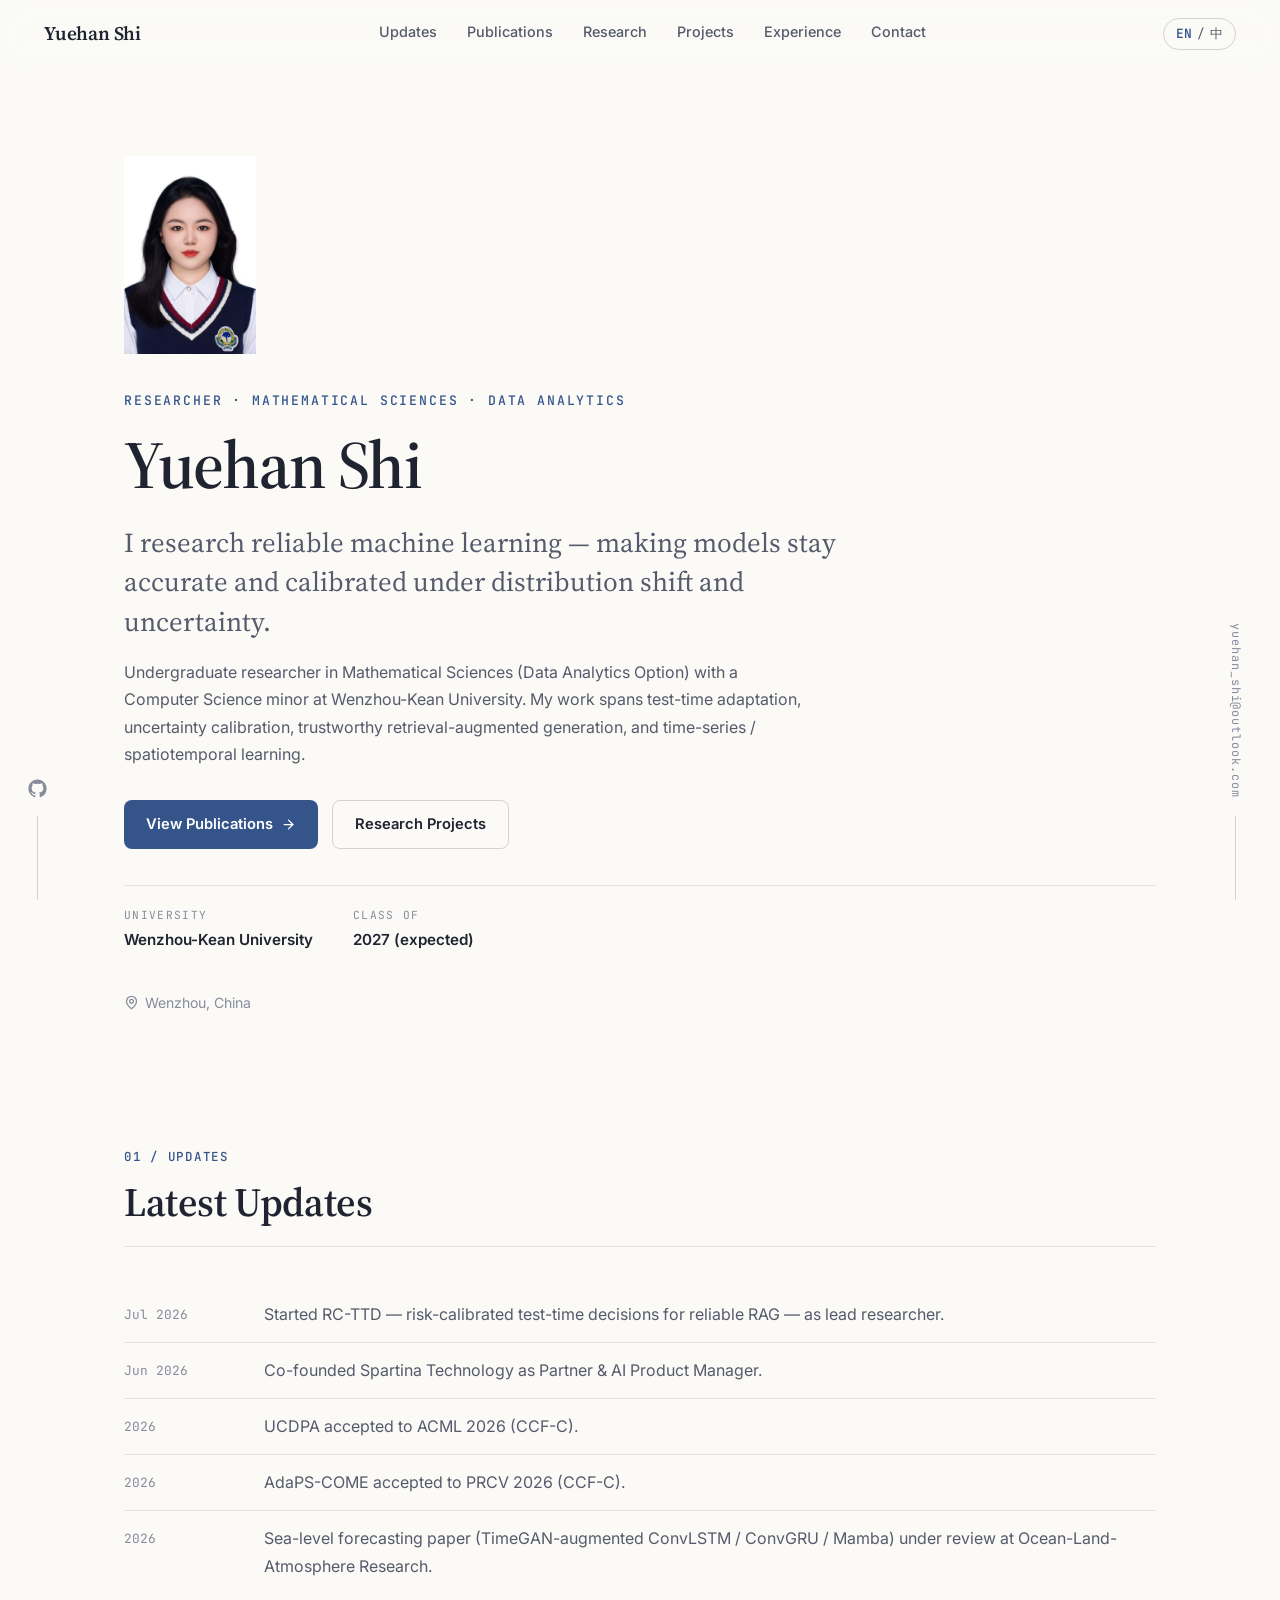
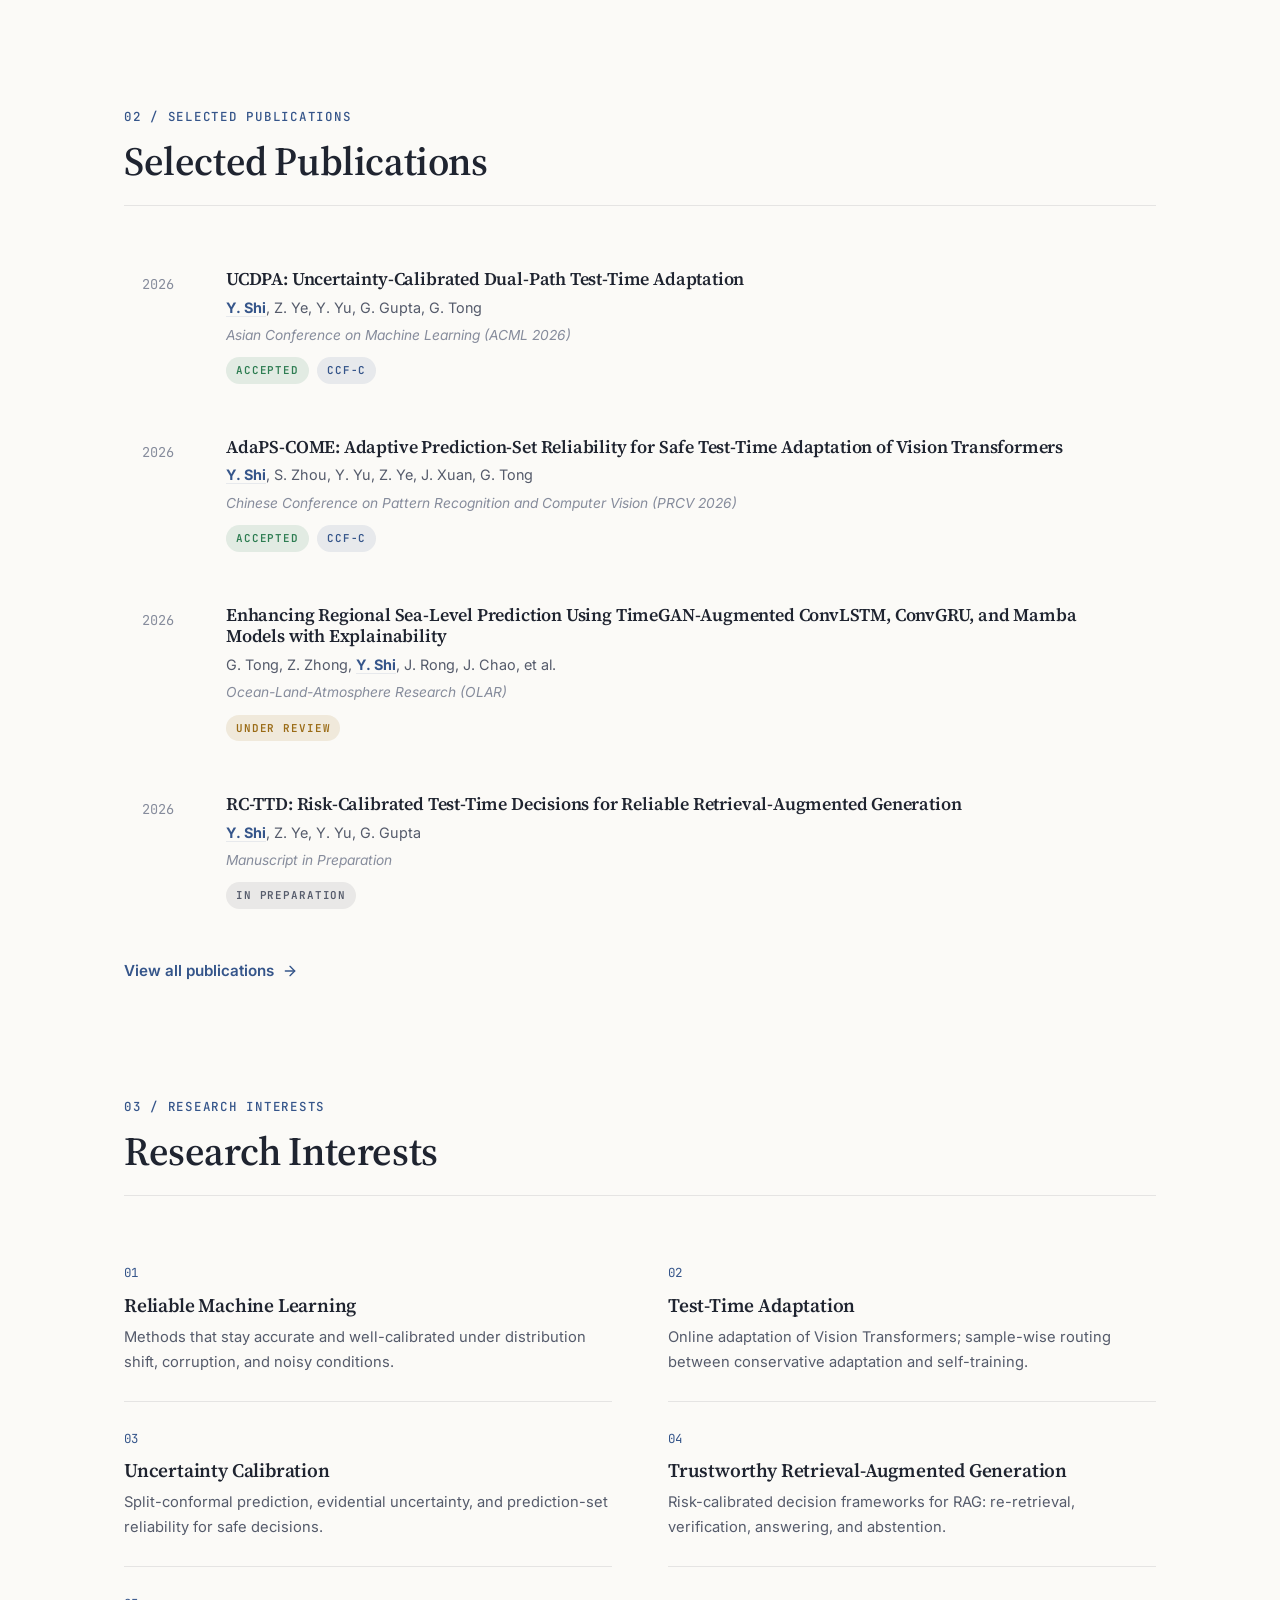
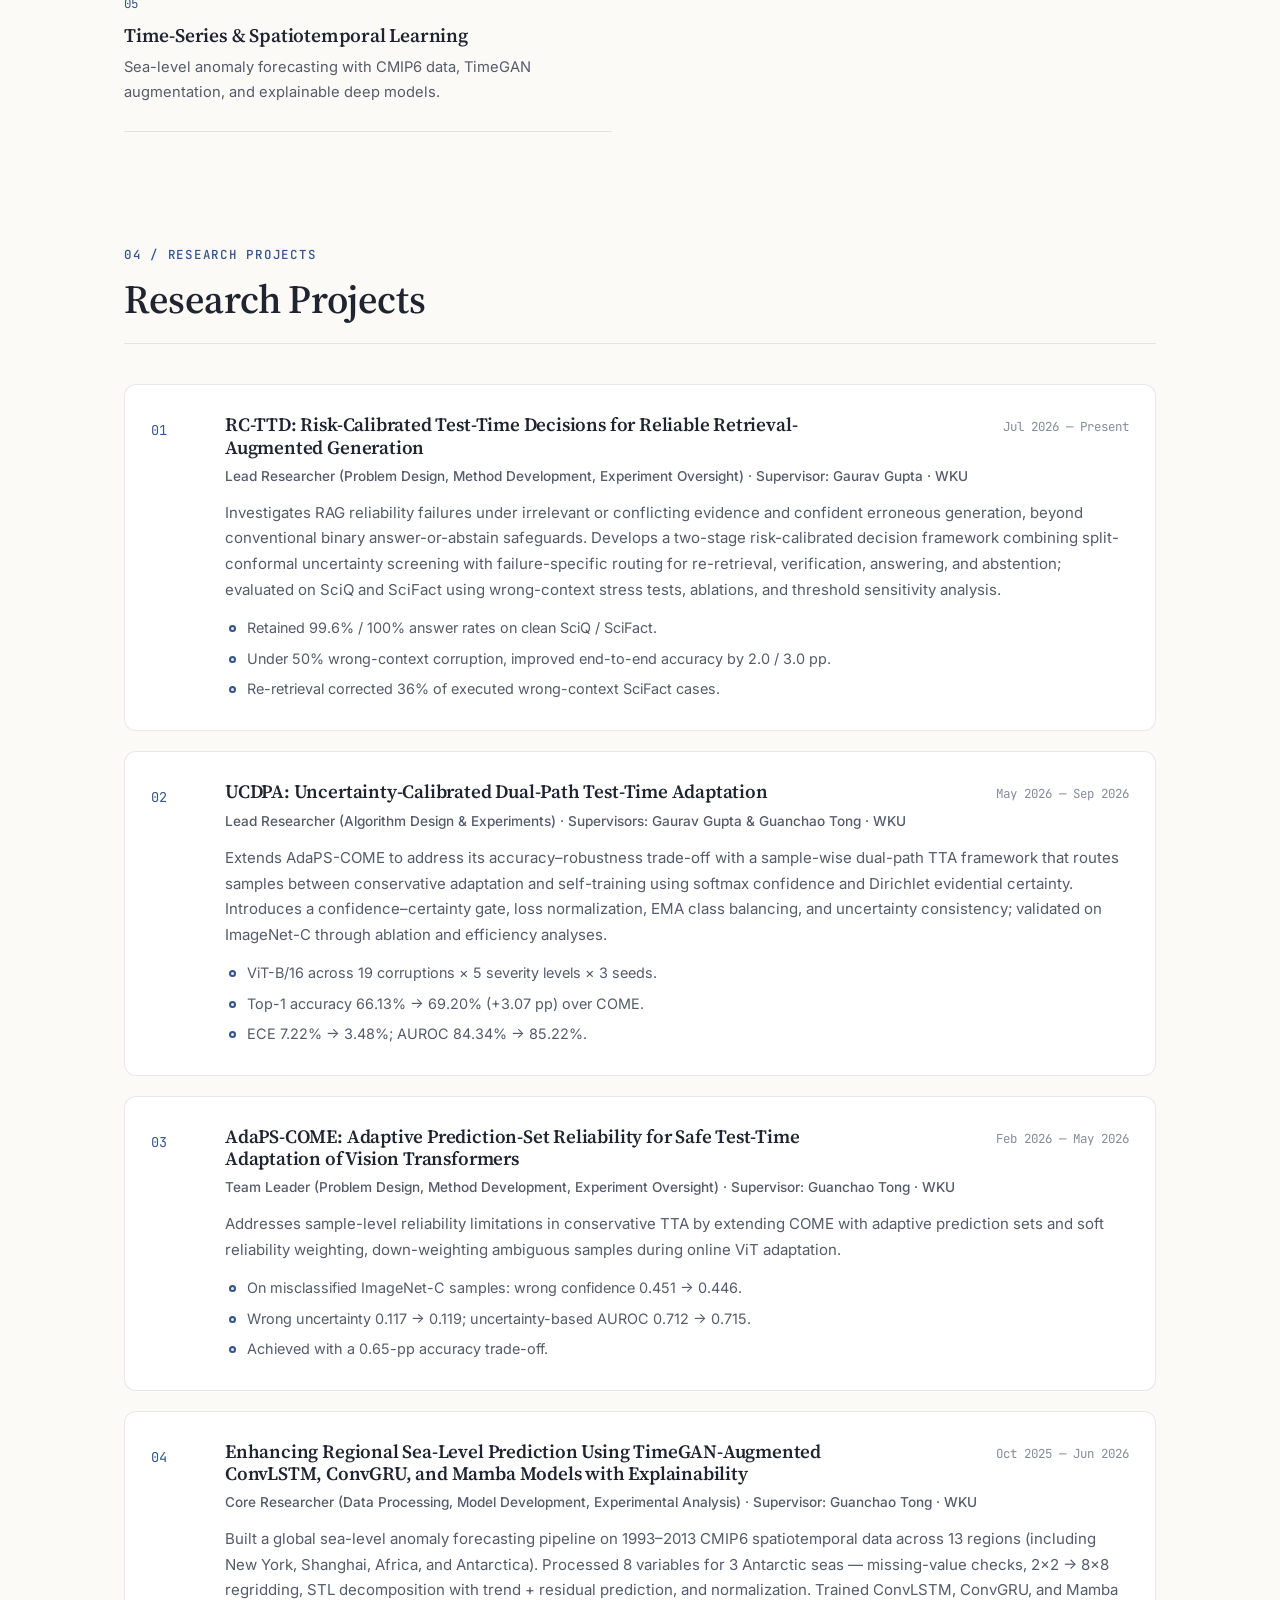
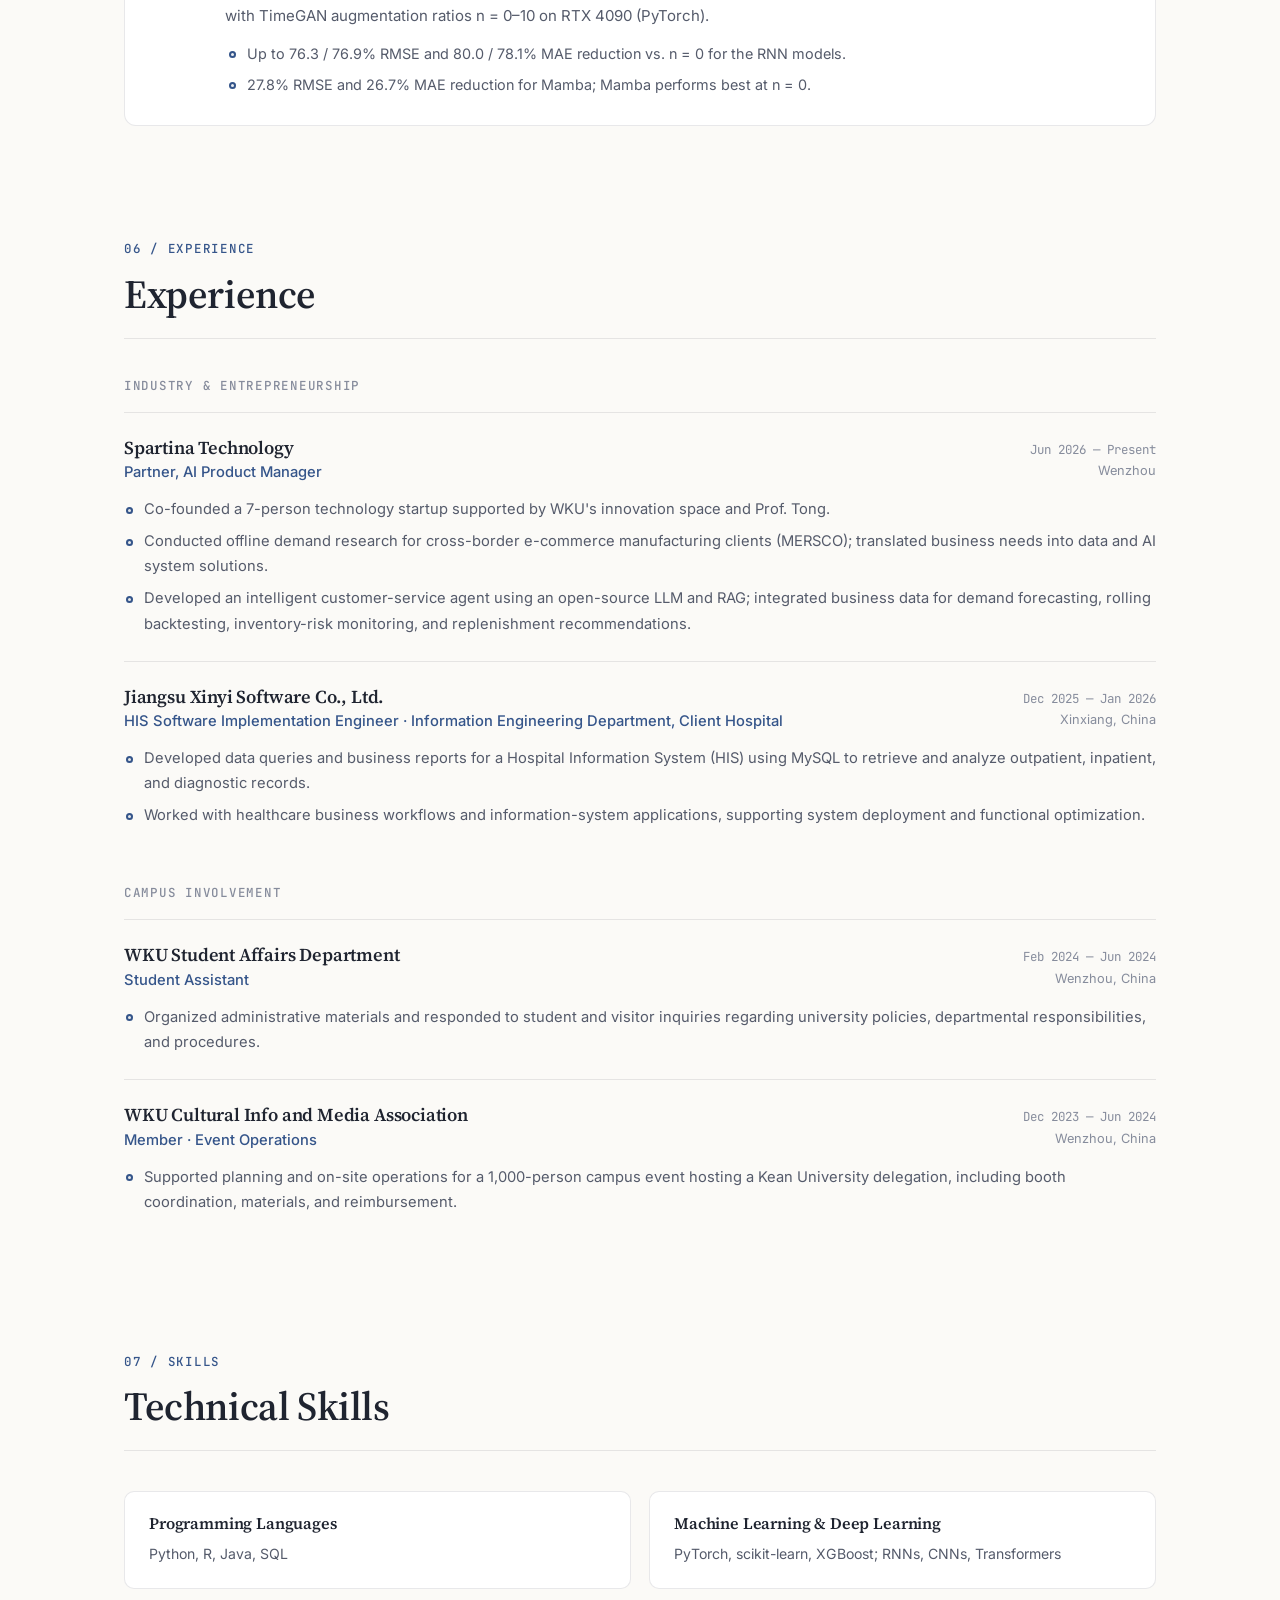
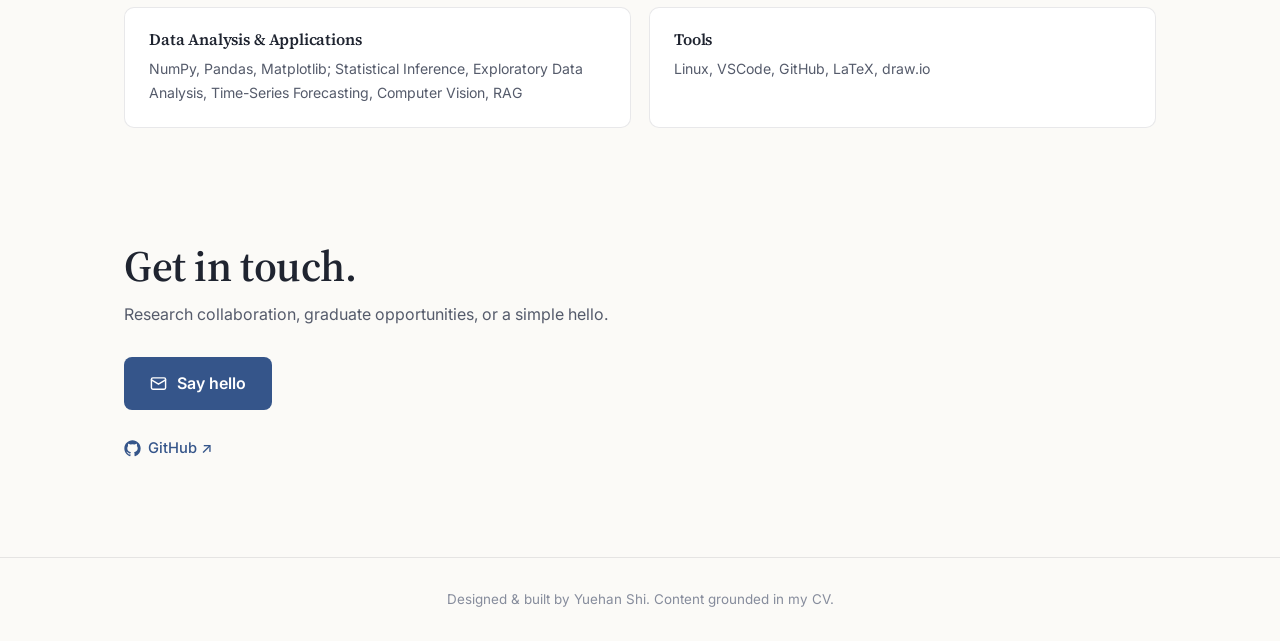
==== commit 428a196f: "Remove Education & Honors section and hero GPA - Remove the #education section from the homepage (sc" ====
--- a/index.html
+++ b/index.html
@@ -33,7 +33,7 @@
   <link href="https://fonts.googleapis.com/css2?family=Source+Serif+4:ital,opsz,wght@0,8..60,400;0,8..60,500;0,8..60,600;0,8..60,700;1,8..60,400&family=Inter:wght@400;500;600;700&family=JetBrains+Mono:wght@400;500;600&family=Noto+Serif+SC:wght@400;500;600;700&family=Noto+Sans+SC:wght@400;500;600;700&display=swap" rel="stylesheet">
 
   <!-- Styles -->
-  <link rel="stylesheet" href="./assets/css/style.css?v=v4">
+  <link rel="stylesheet" href="./assets/css/style.css?v=v5">
 </head>
 <body>
 
@@ -121,21 +121,6 @@
       </div>
     </section>
 
-    <!-- ==================== Education & Honors ==================== -->
-    <section class="section" id="education" aria-labelledby="heading-education">
-      <div class="container">
-        <div class="section-label reveal" id="label-education"></div>
-        <h2 class="section-heading reveal" id="heading-education"></h2>
-        <div class="edu-grid reveal">
-          <div class="edu-box" id="education-box"></div>
-          <div class="honors-box">
-            <h3 id="honors-label"></h3>
-            <ul class="honors-list" id="honors-list"></ul>
-          </div>
-        </div>
-      </div>
-    </section>
-
     <!-- ==================== Experience ==================== -->
     <section class="section" id="experience" aria-labelledby="heading-experience">
       <div class="container">
@@ -176,8 +161,8 @@
   </footer>
 
   <!-- Scripts -->
-  <script src="./assets/js/data.js?v=v4"></script>
-  <script src="./assets/js/publications-data.js?v=v4"></script>
-  <script src="./assets/js/app.js?v=v4"></script>
+  <script src="./assets/js/data.js?v=v5"></script>
+  <script src="./assets/js/publications-data.js?v=v5"></script>
+  <script src="./assets/js/app.js?v=v5"></script>
 </body>
 </html>
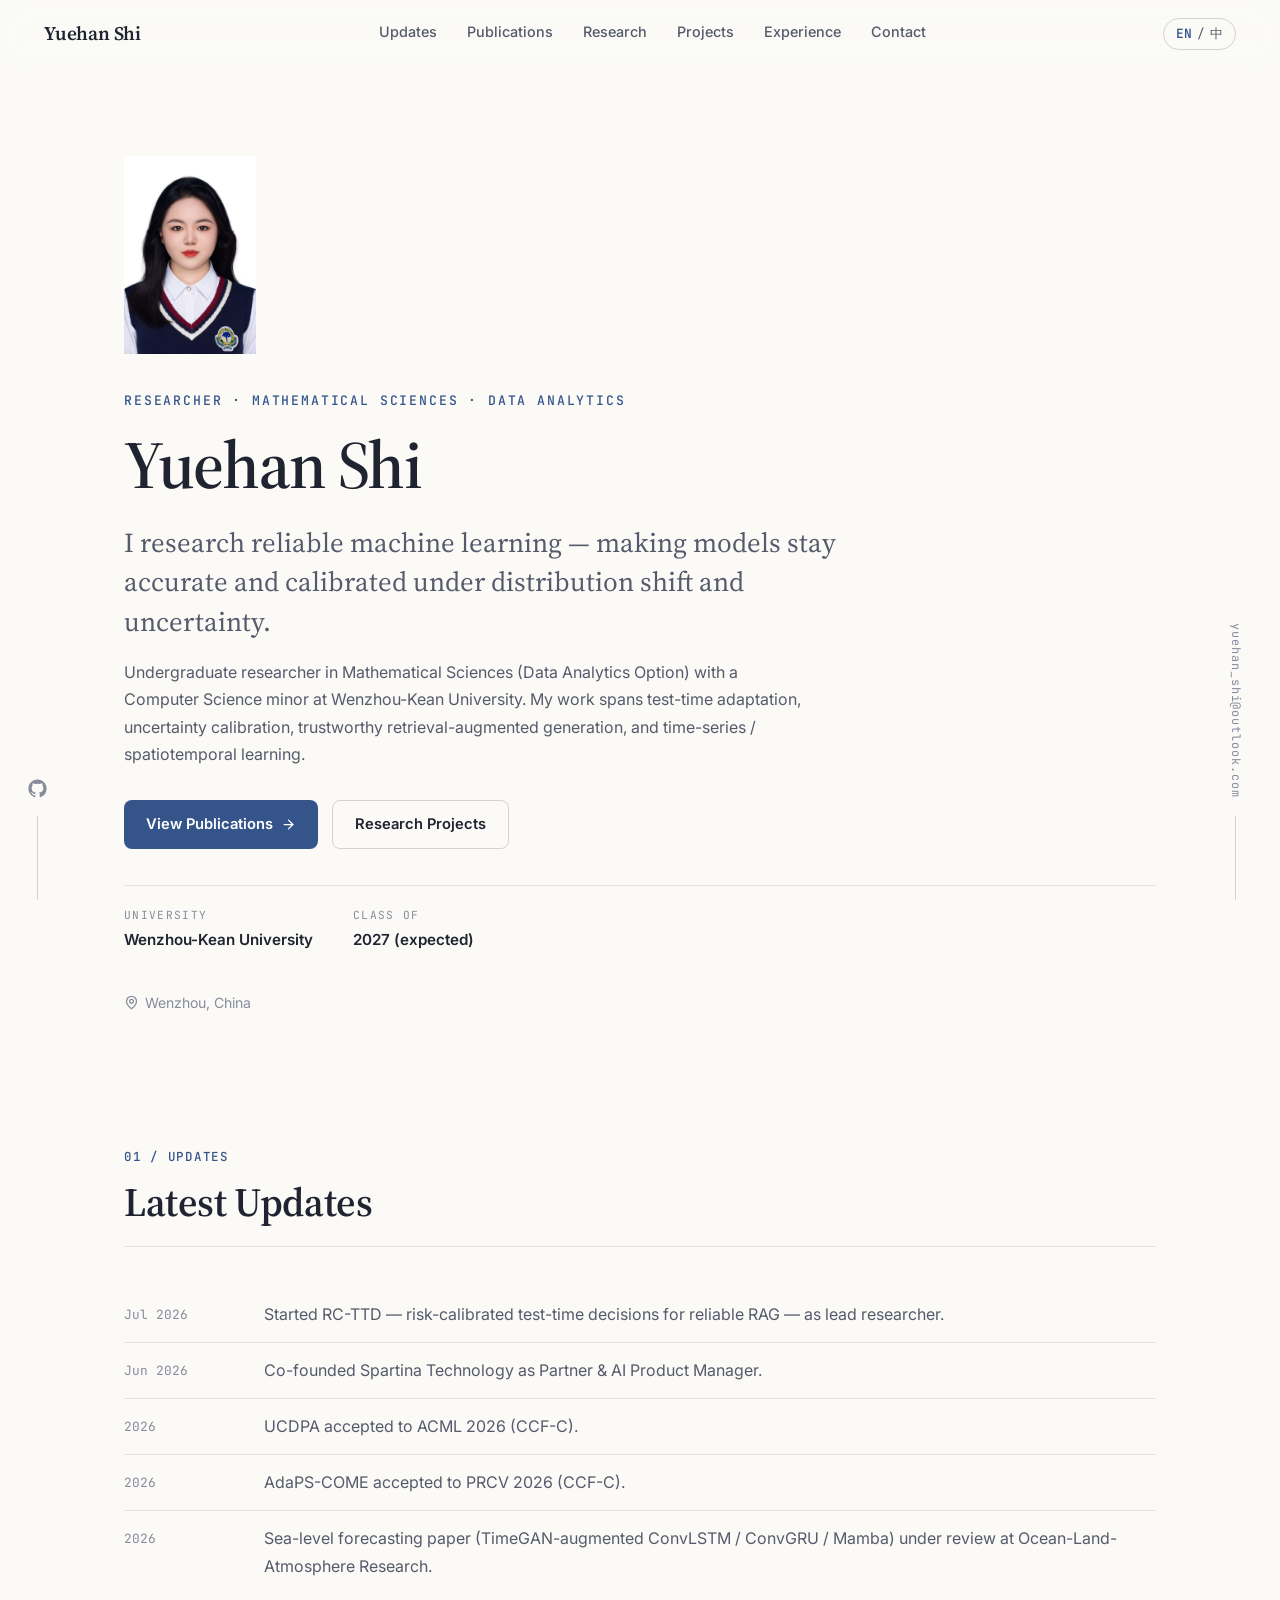
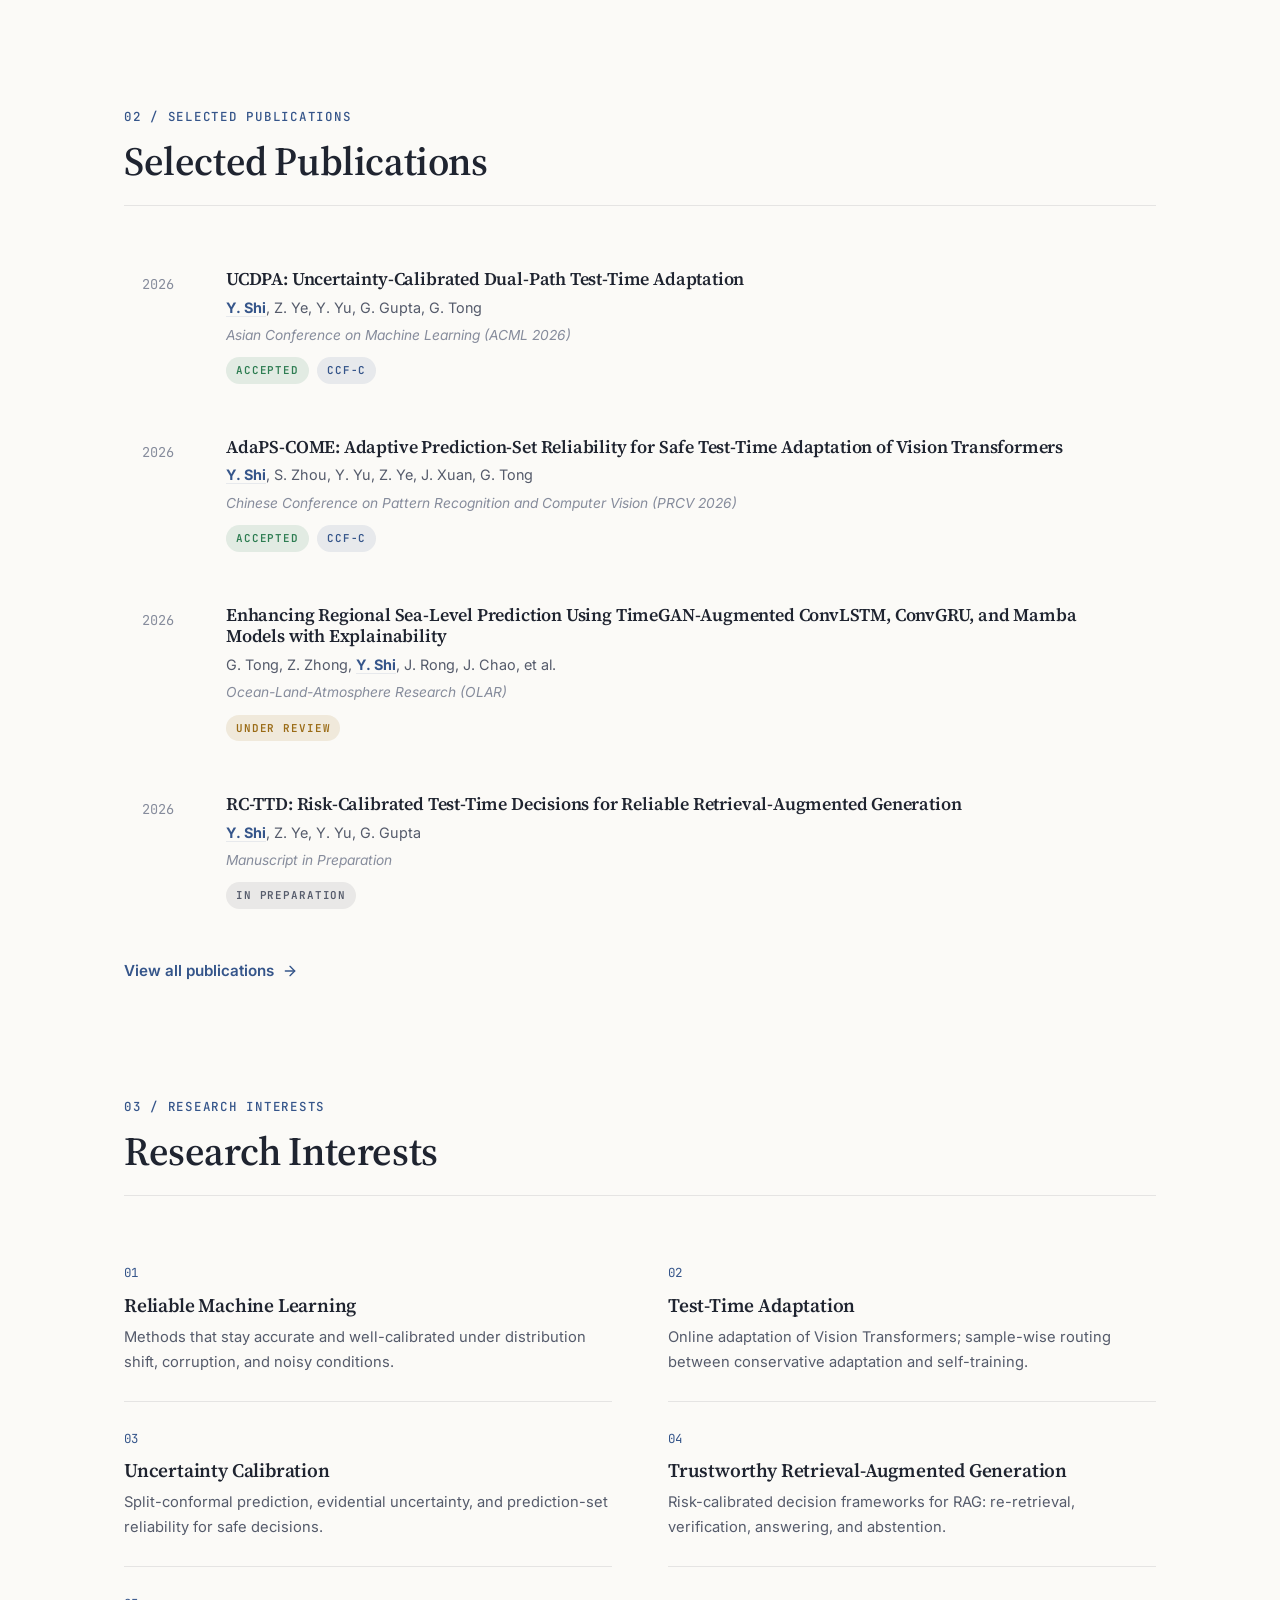
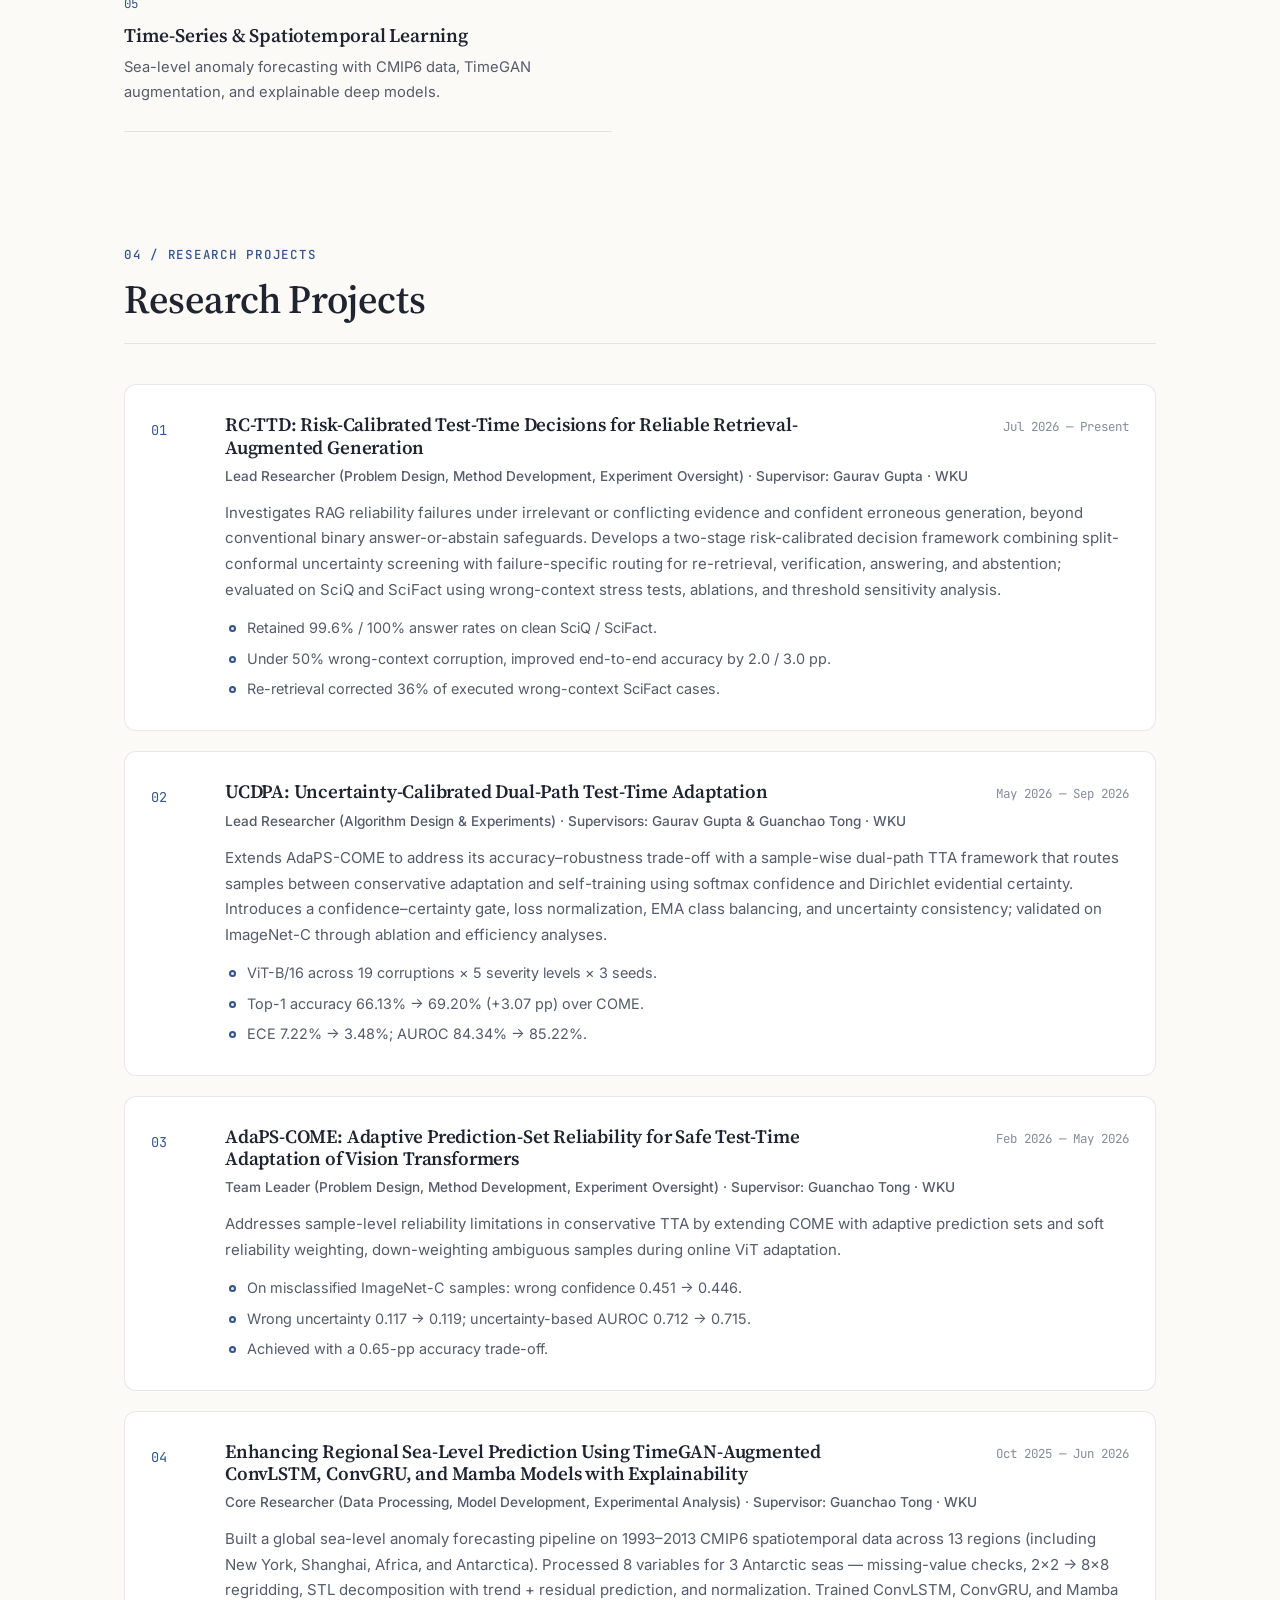
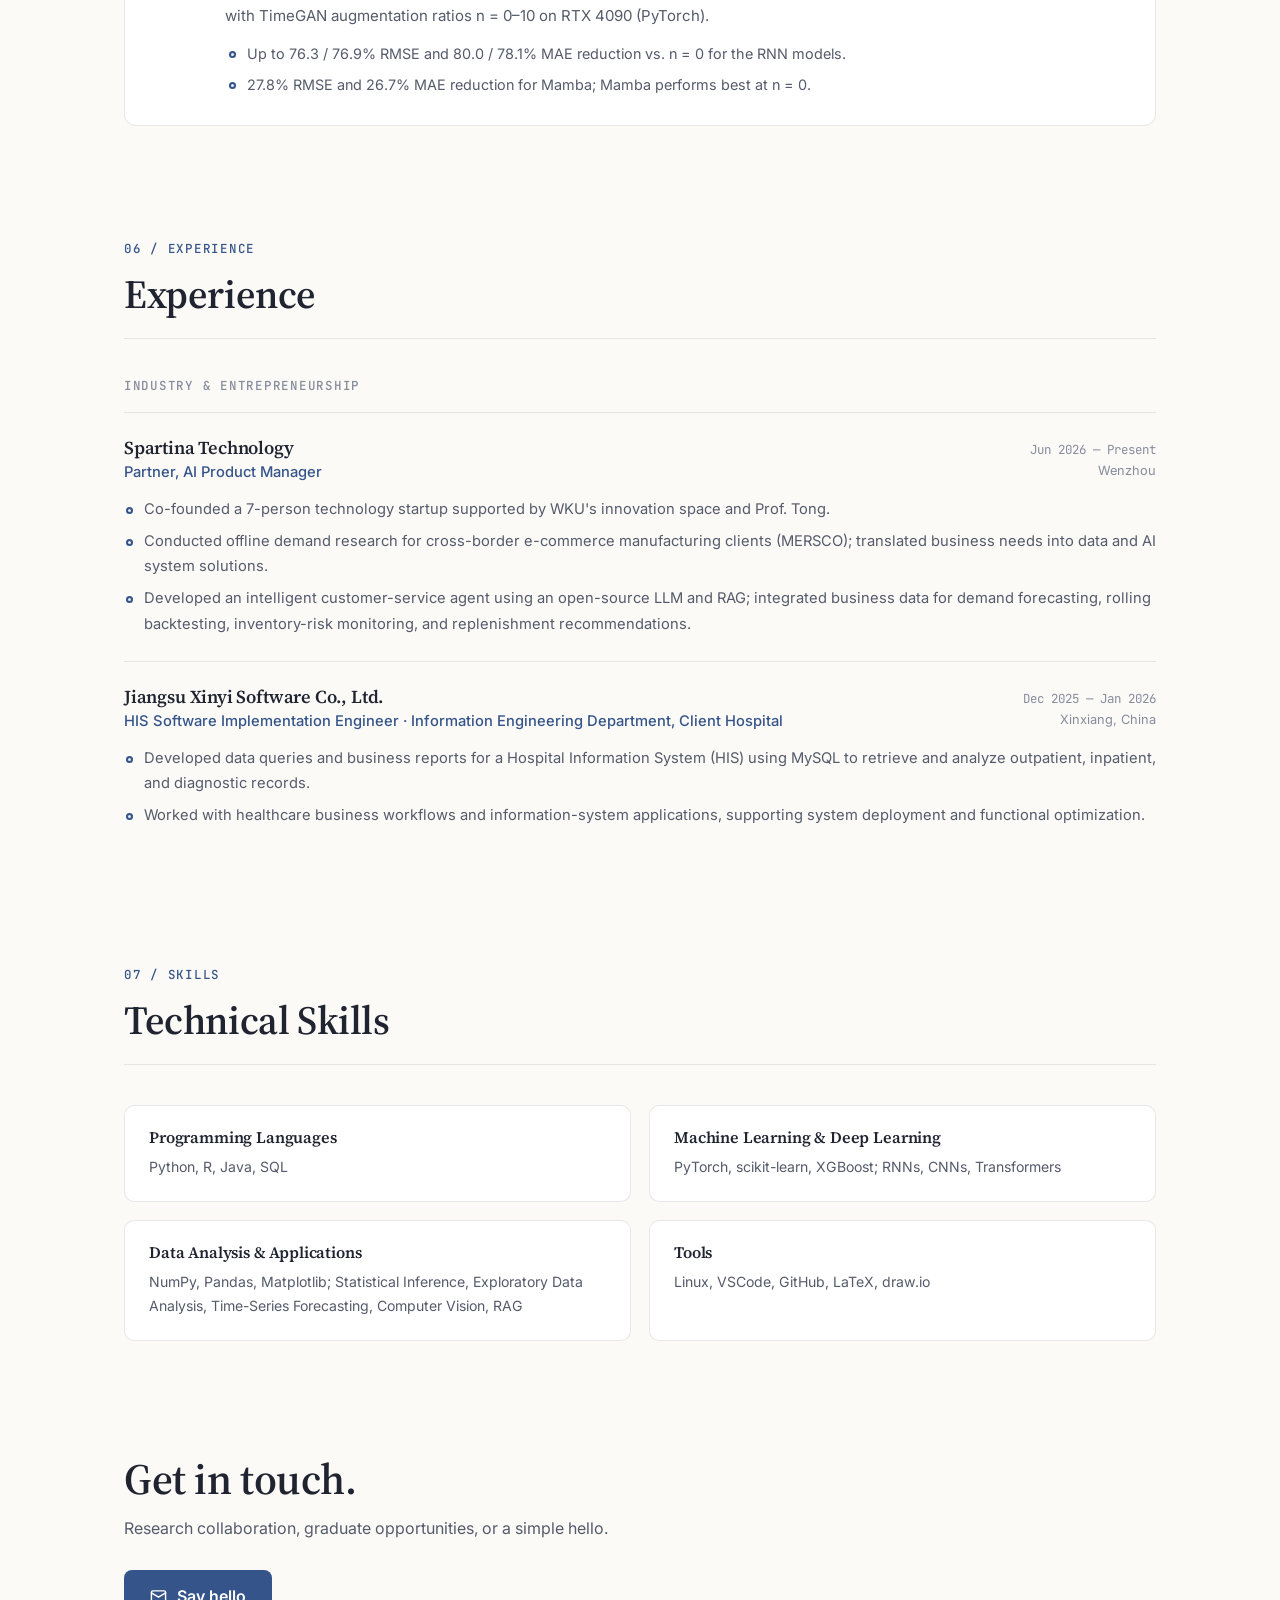
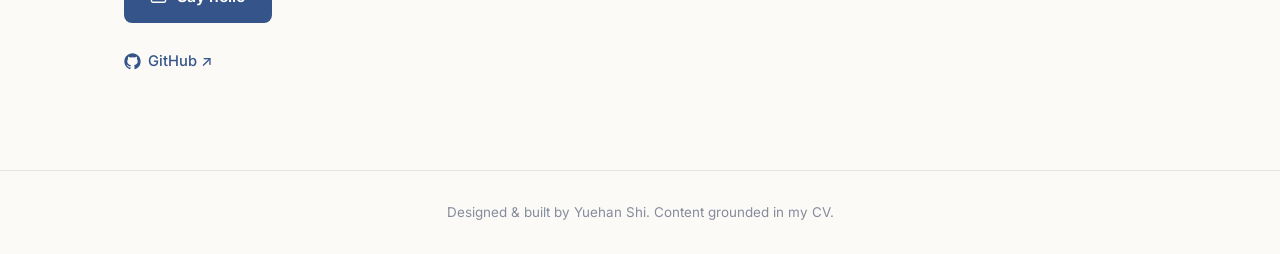
==== commit 025d3b1d: "Remove campus involvement entries Drop the two remaining campus-group experience items (Student Affa" ====
--- a/index.html
+++ b/index.html
@@ -33,7 +33,7 @@
   <link href="https://fonts.googleapis.com/css2?family=Source+Serif+4:ital,opsz,wght@0,8..60,400;0,8..60,500;0,8..60,600;0,8..60,700;1,8..60,400&family=Inter:wght@400;500;600;700&family=JetBrains+Mono:wght@400;500;600&family=Noto+Serif+SC:wght@400;500;600;700&family=Noto+Sans+SC:wght@400;500;600;700&display=swap" rel="stylesheet">
 
   <!-- Styles -->
-  <link rel="stylesheet" href="./assets/css/style.css?v=v5">
+  <link rel="stylesheet" href="./assets/css/style.css?v=v6">
 </head>
 <body>
 
@@ -161,8 +161,8 @@
   </footer>
 
   <!-- Scripts -->
-  <script src="./assets/js/data.js?v=v5"></script>
-  <script src="./assets/js/publications-data.js?v=v5"></script>
-  <script src="./assets/js/app.js?v=v5"></script>
+  <script src="./assets/js/data.js?v=v6"></script>
+  <script src="./assets/js/publications-data.js?v=v6"></script>
+  <script src="./assets/js/app.js?v=v6"></script>
 </body>
 </html>
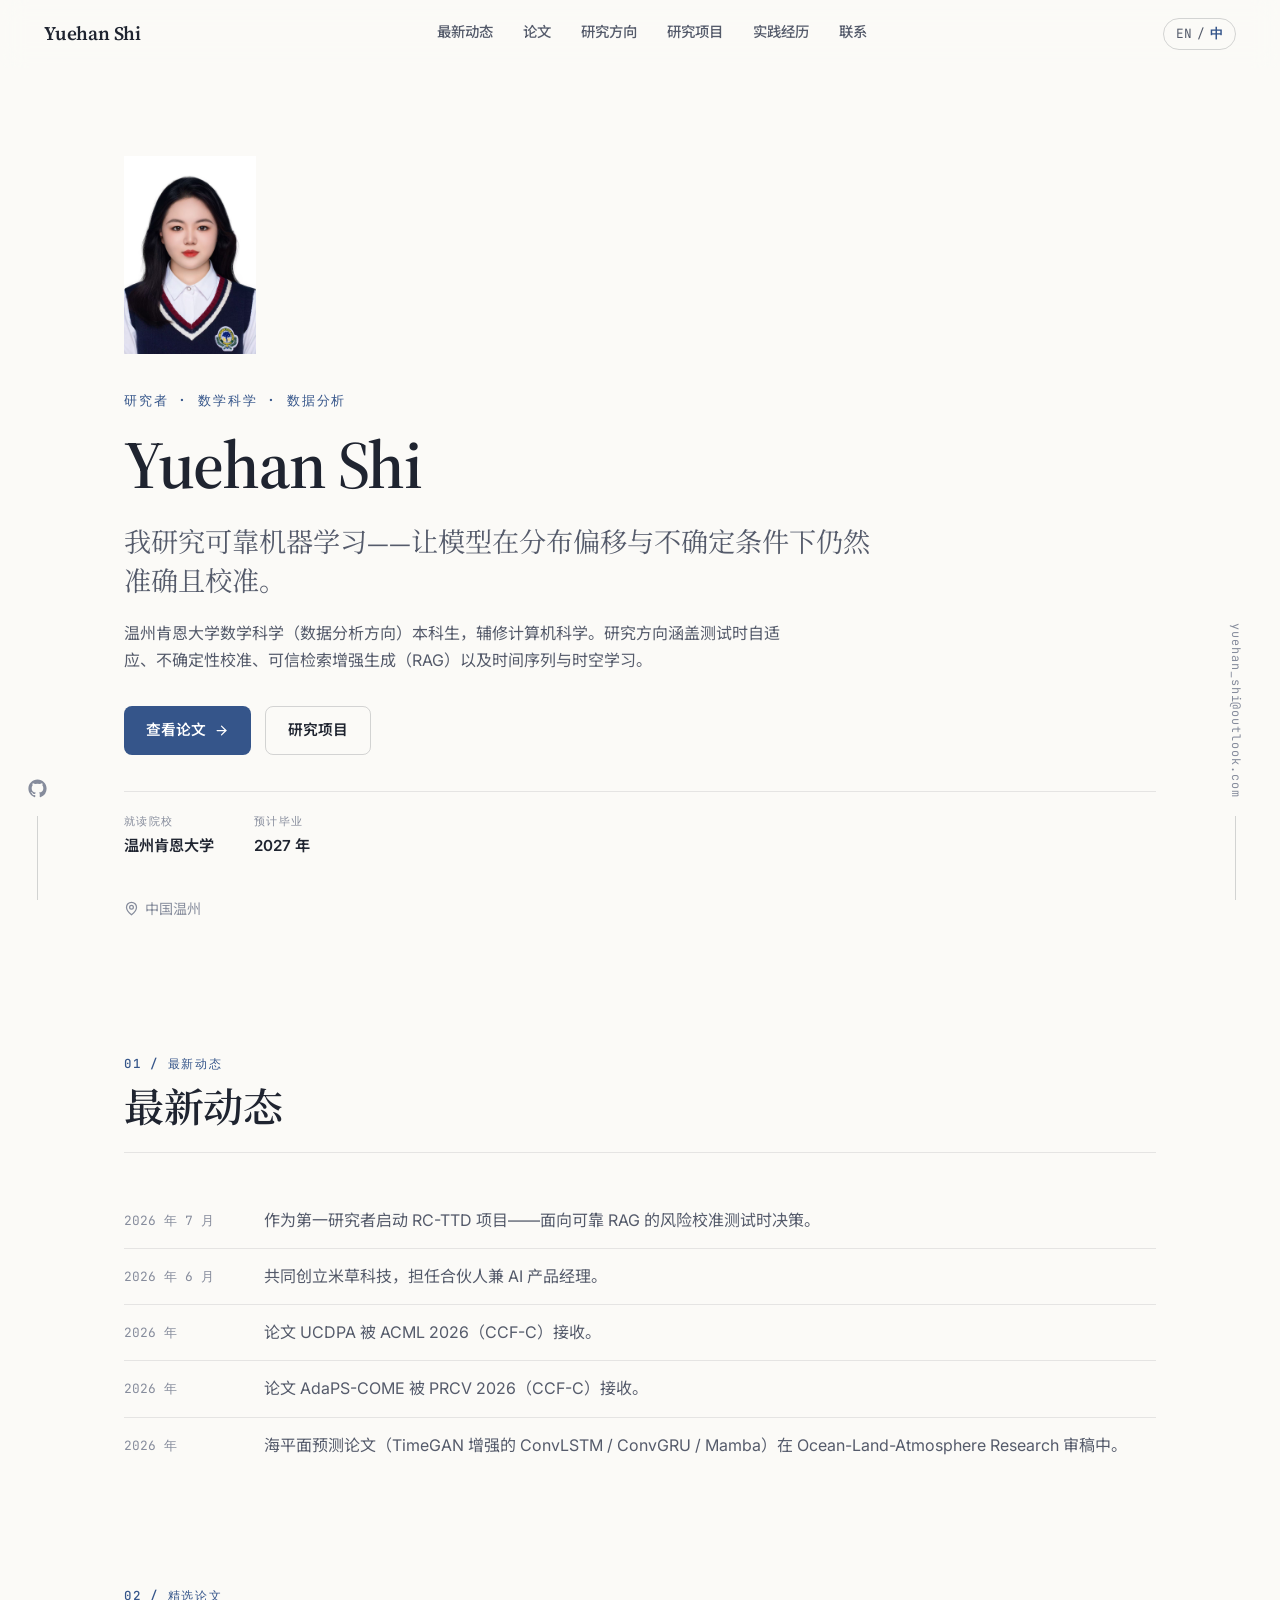
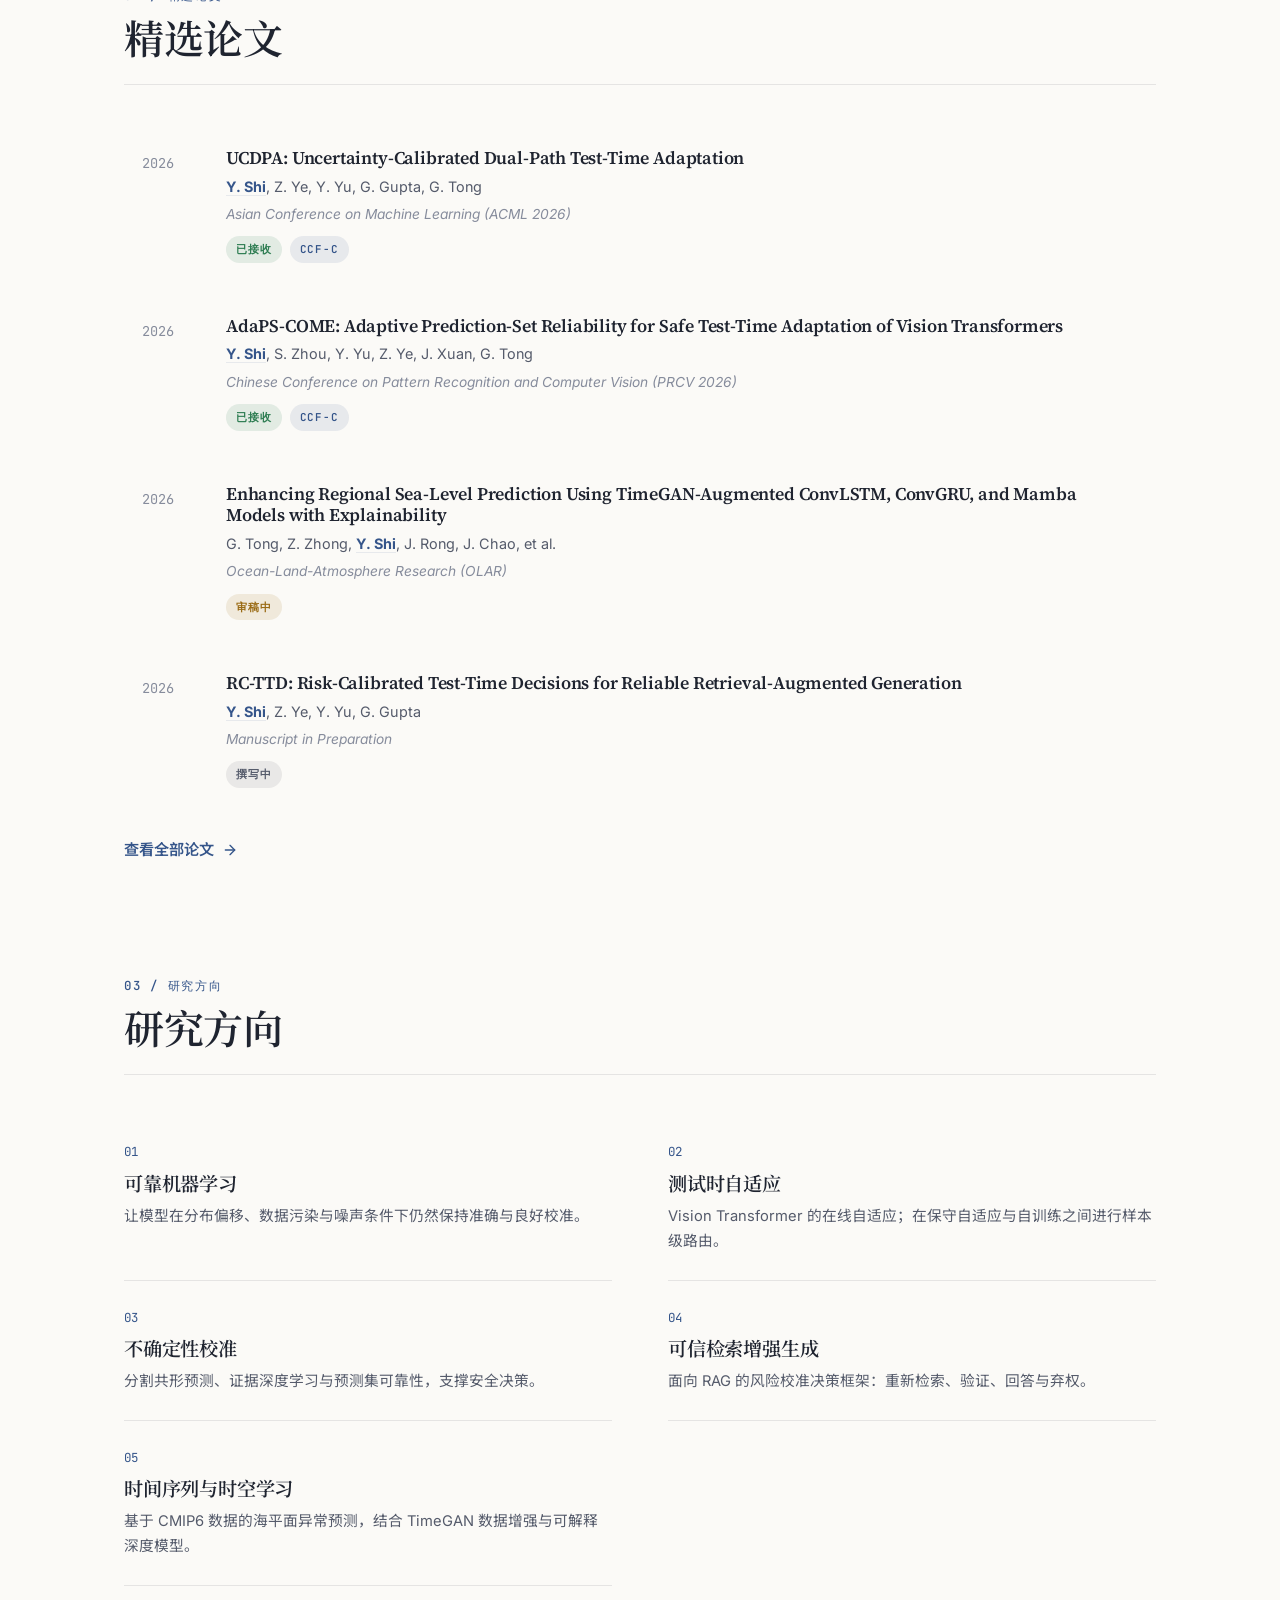
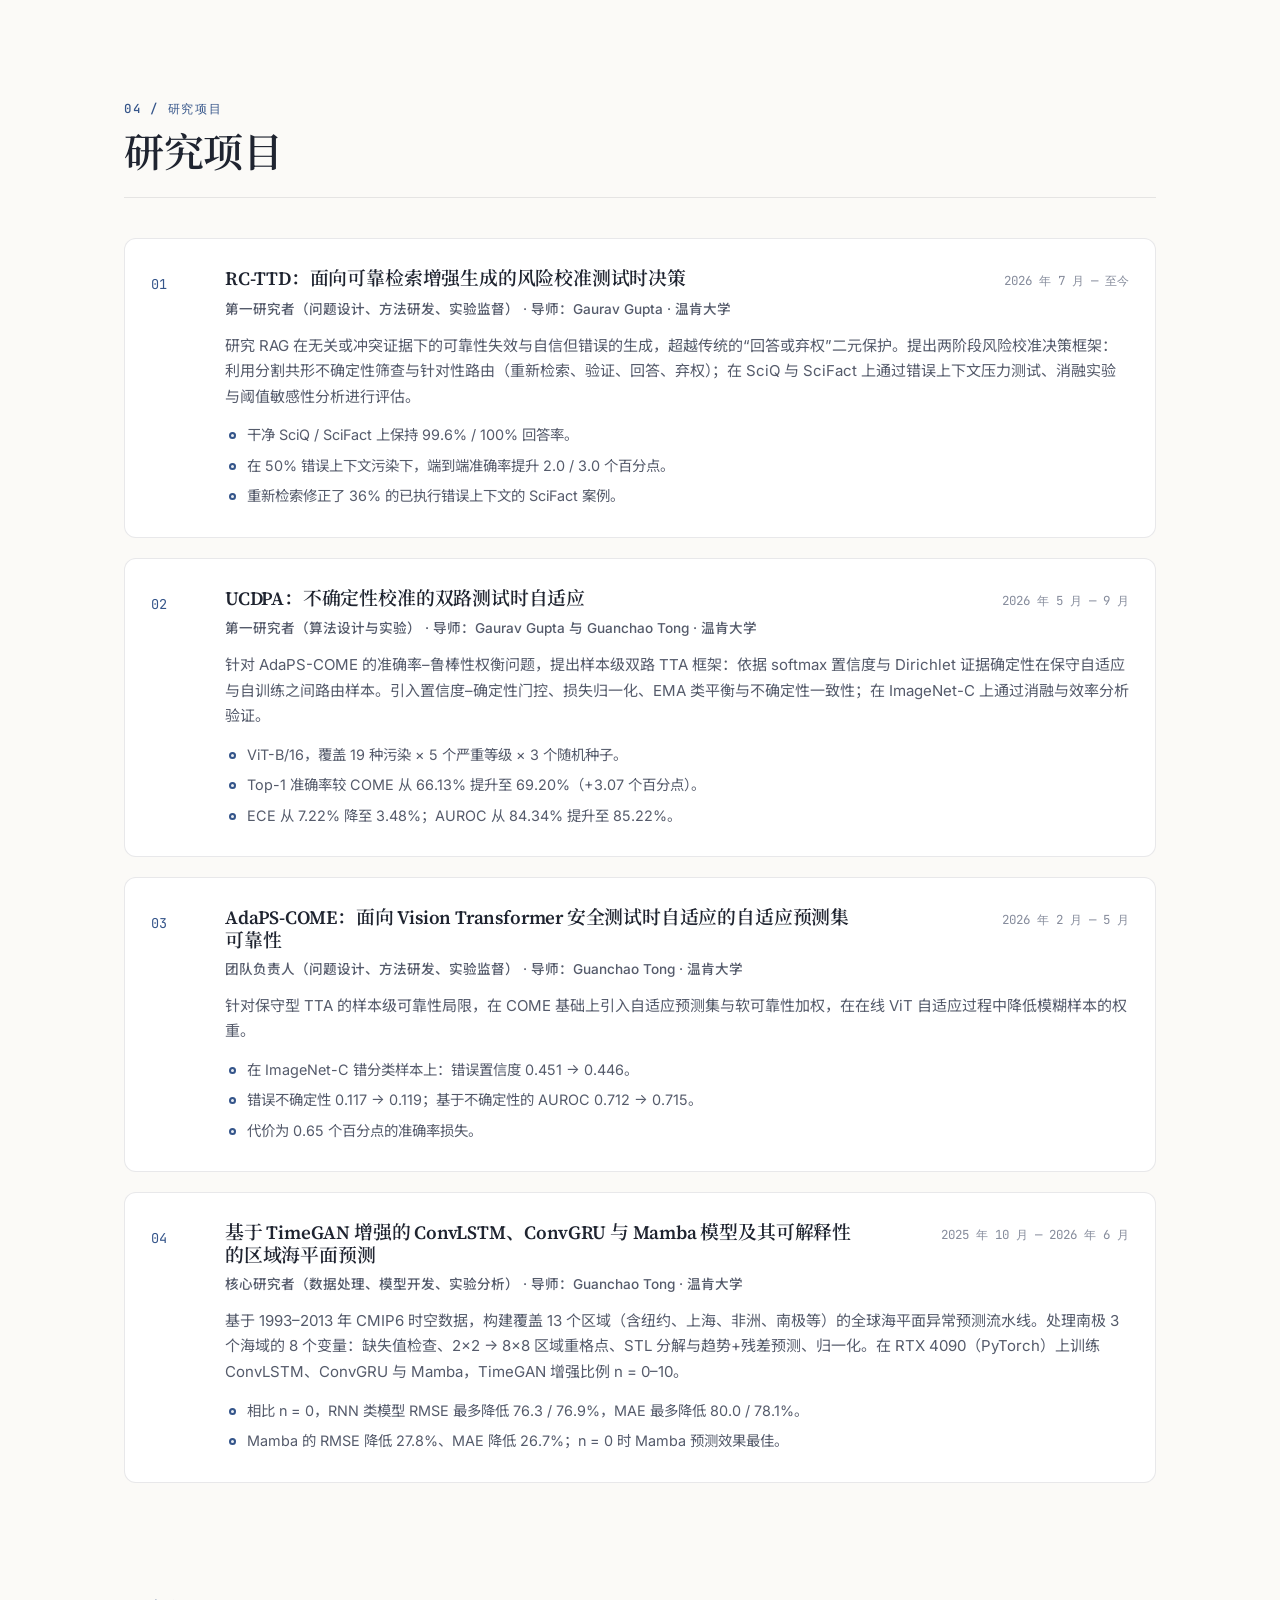
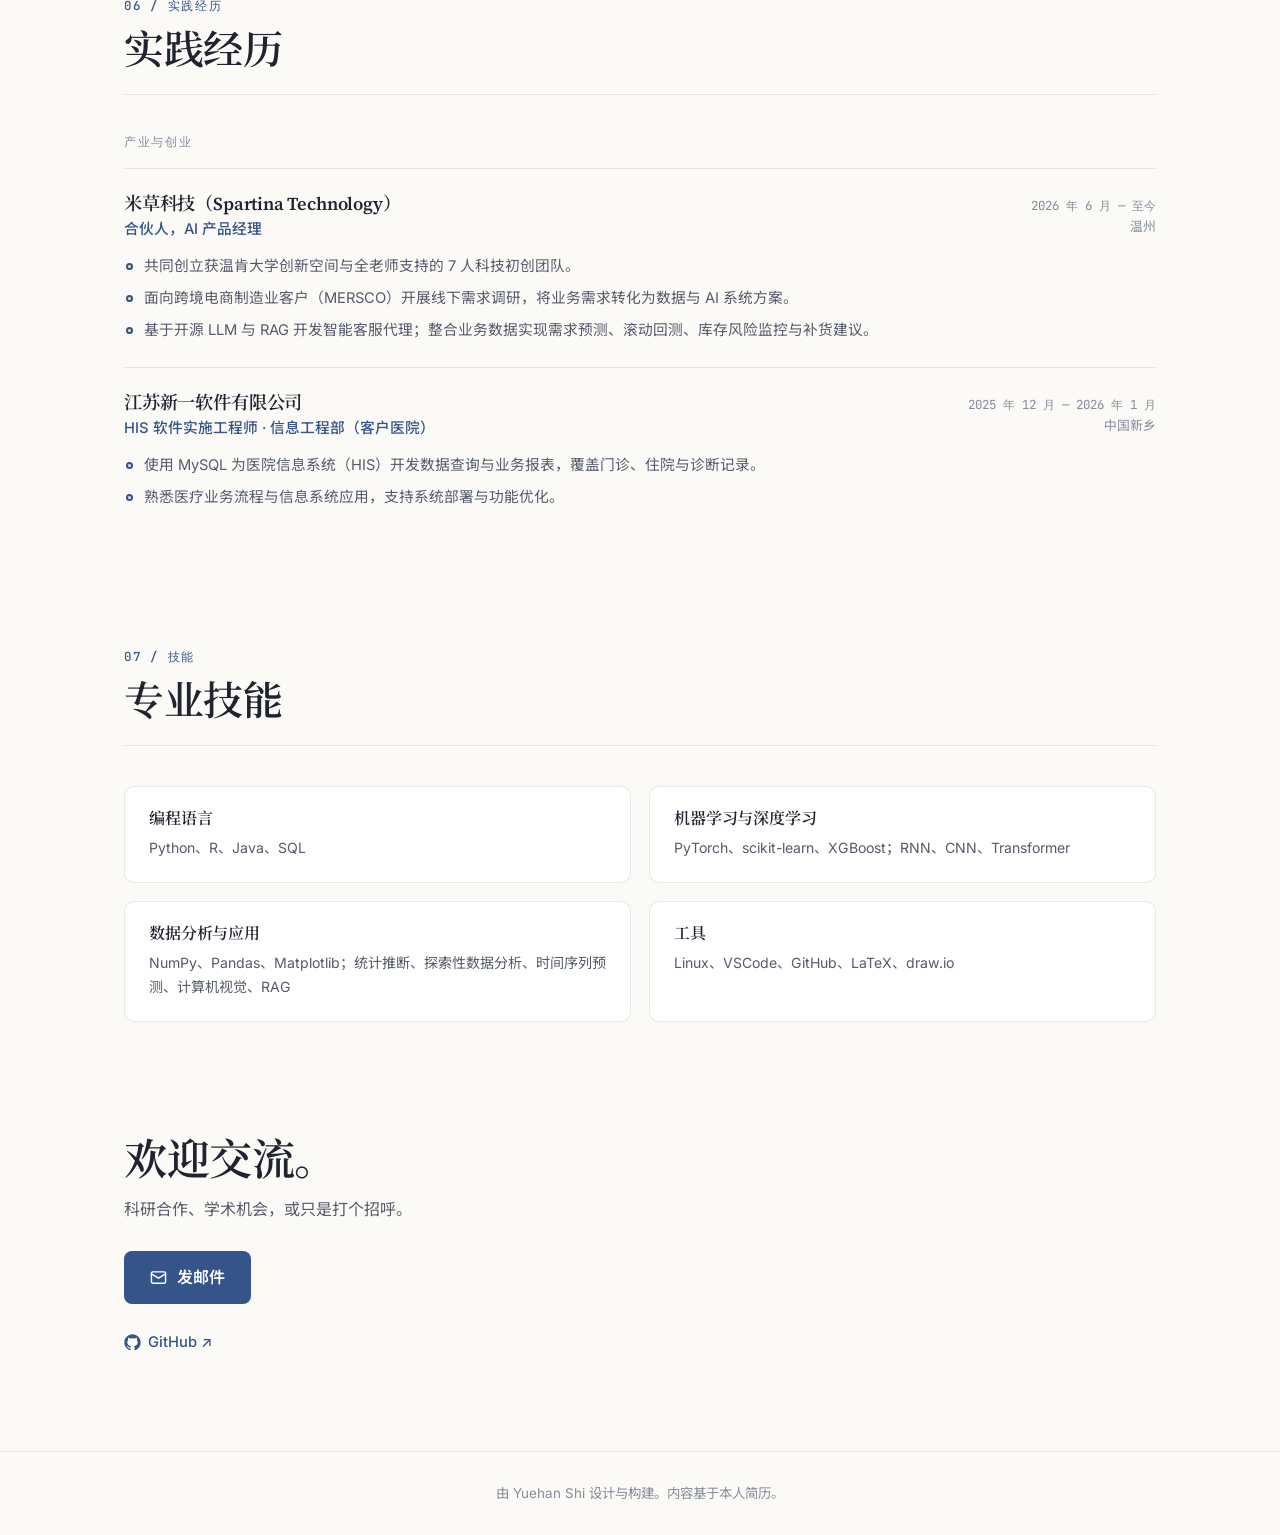
==== commit 1cd5b348: "Default first visit to Chinese Replace browser-language detection with a fixed Chinese default; save" ====
--- a/index.html
+++ b/index.html
@@ -33,7 +33,7 @@
   <link href="https://fonts.googleapis.com/css2?family=Source+Serif+4:ital,opsz,wght@0,8..60,400;0,8..60,500;0,8..60,600;0,8..60,700;1,8..60,400&family=Inter:wght@400;500;600;700&family=JetBrains+Mono:wght@400;500;600&family=Noto+Serif+SC:wght@400;500;600;700&family=Noto+Sans+SC:wght@400;500;600;700&display=swap" rel="stylesheet">
 
   <!-- Styles -->
-  <link rel="stylesheet" href="./assets/css/style.css?v=v6">
+  <link rel="stylesheet" href="./assets/css/style.css?v=v7">
 </head>
 <body>
 
@@ -161,8 +161,8 @@
   </footer>
 
   <!-- Scripts -->
-  <script src="./assets/js/data.js?v=v6"></script>
-  <script src="./assets/js/publications-data.js?v=v6"></script>
-  <script src="./assets/js/app.js?v=v6"></script>
+  <script src="./assets/js/data.js?v=v7"></script>
+  <script src="./assets/js/publications-data.js?v=v7"></script>
+  <script src="./assets/js/app.js?v=v7"></script>
 </body>
 </html>
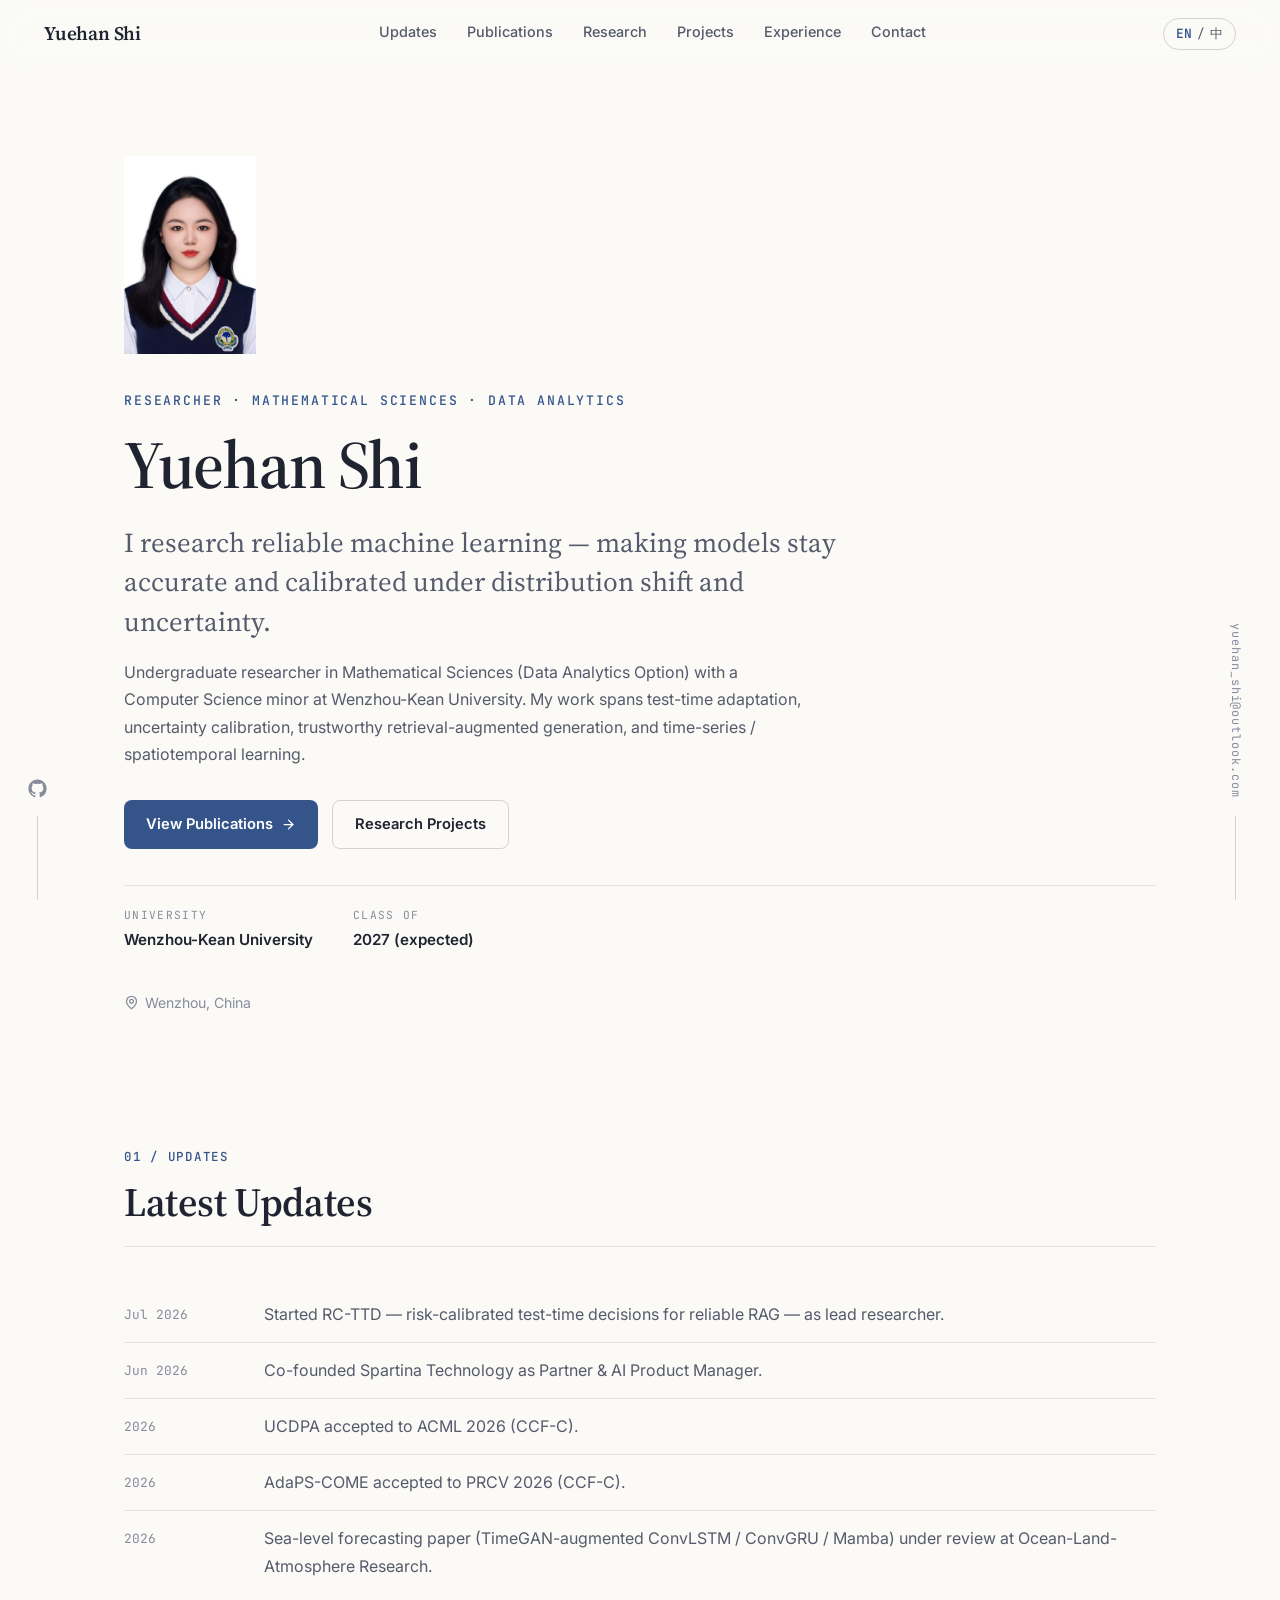
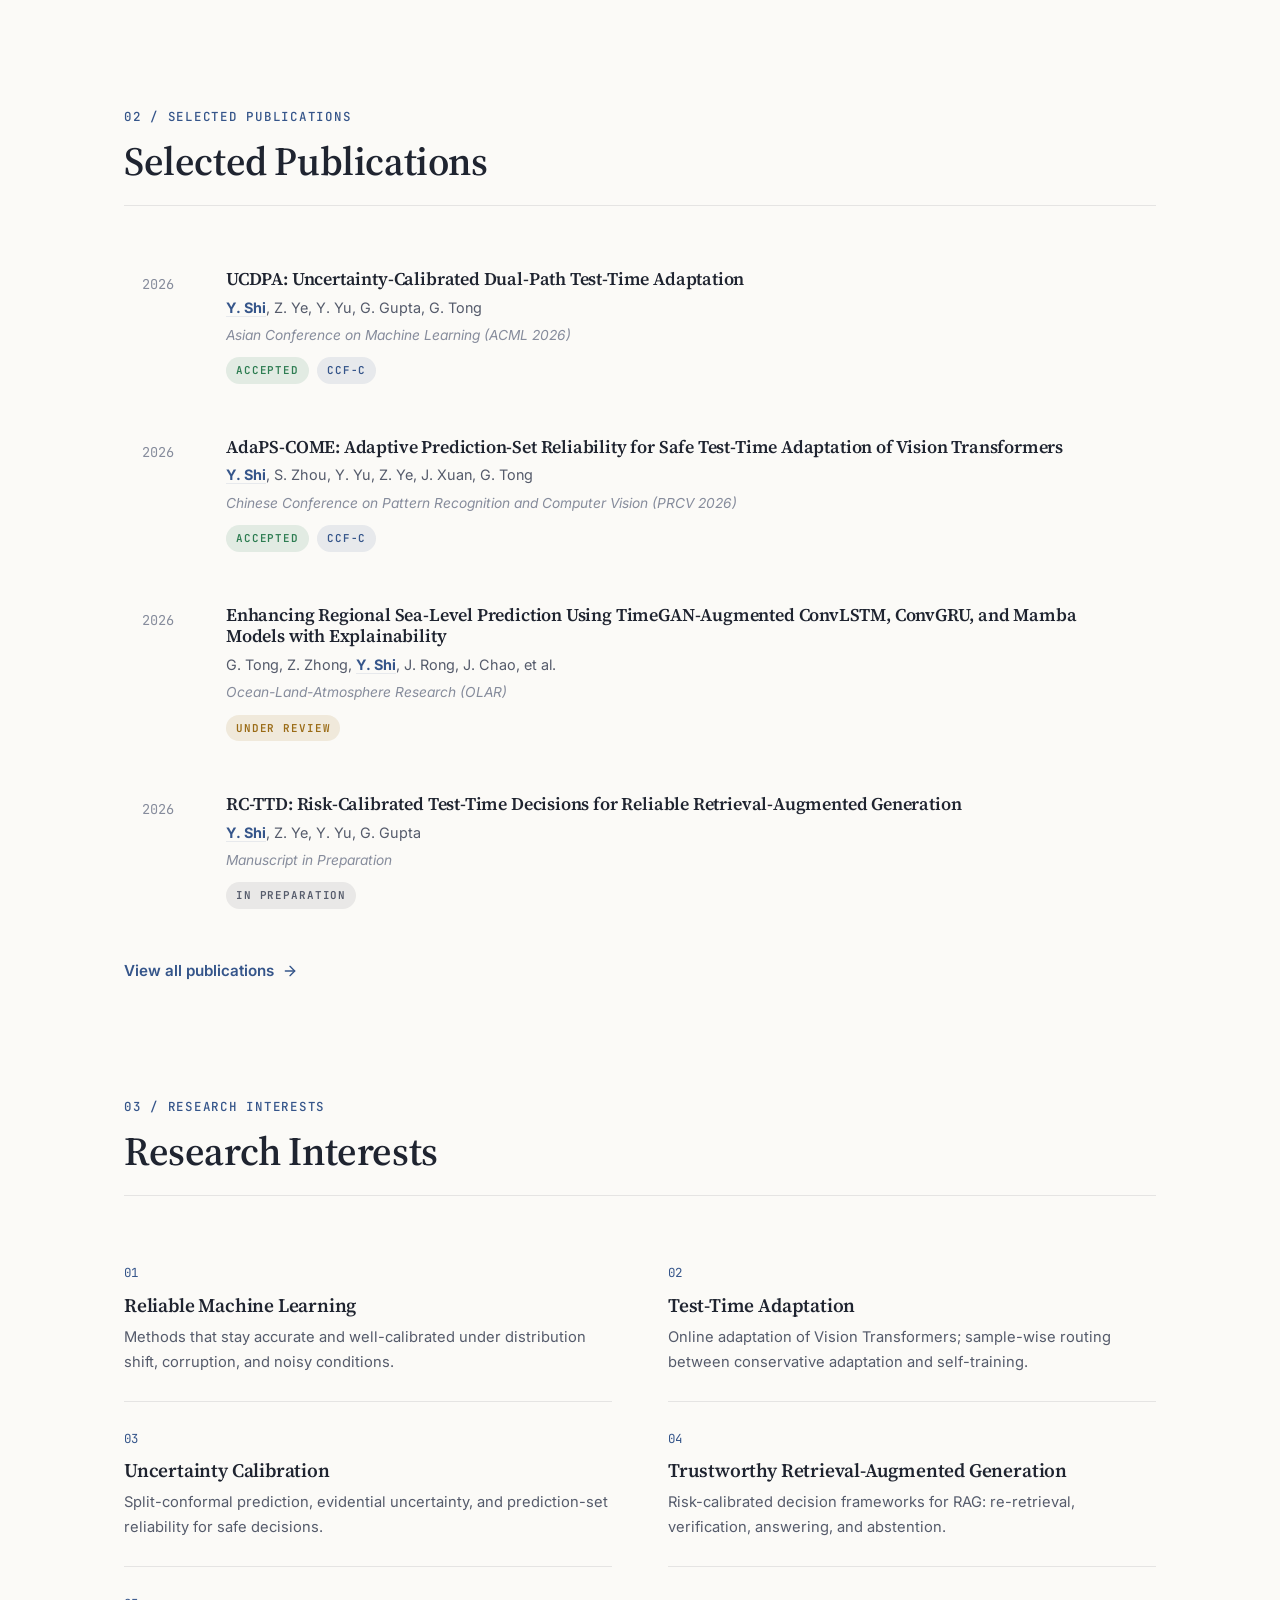
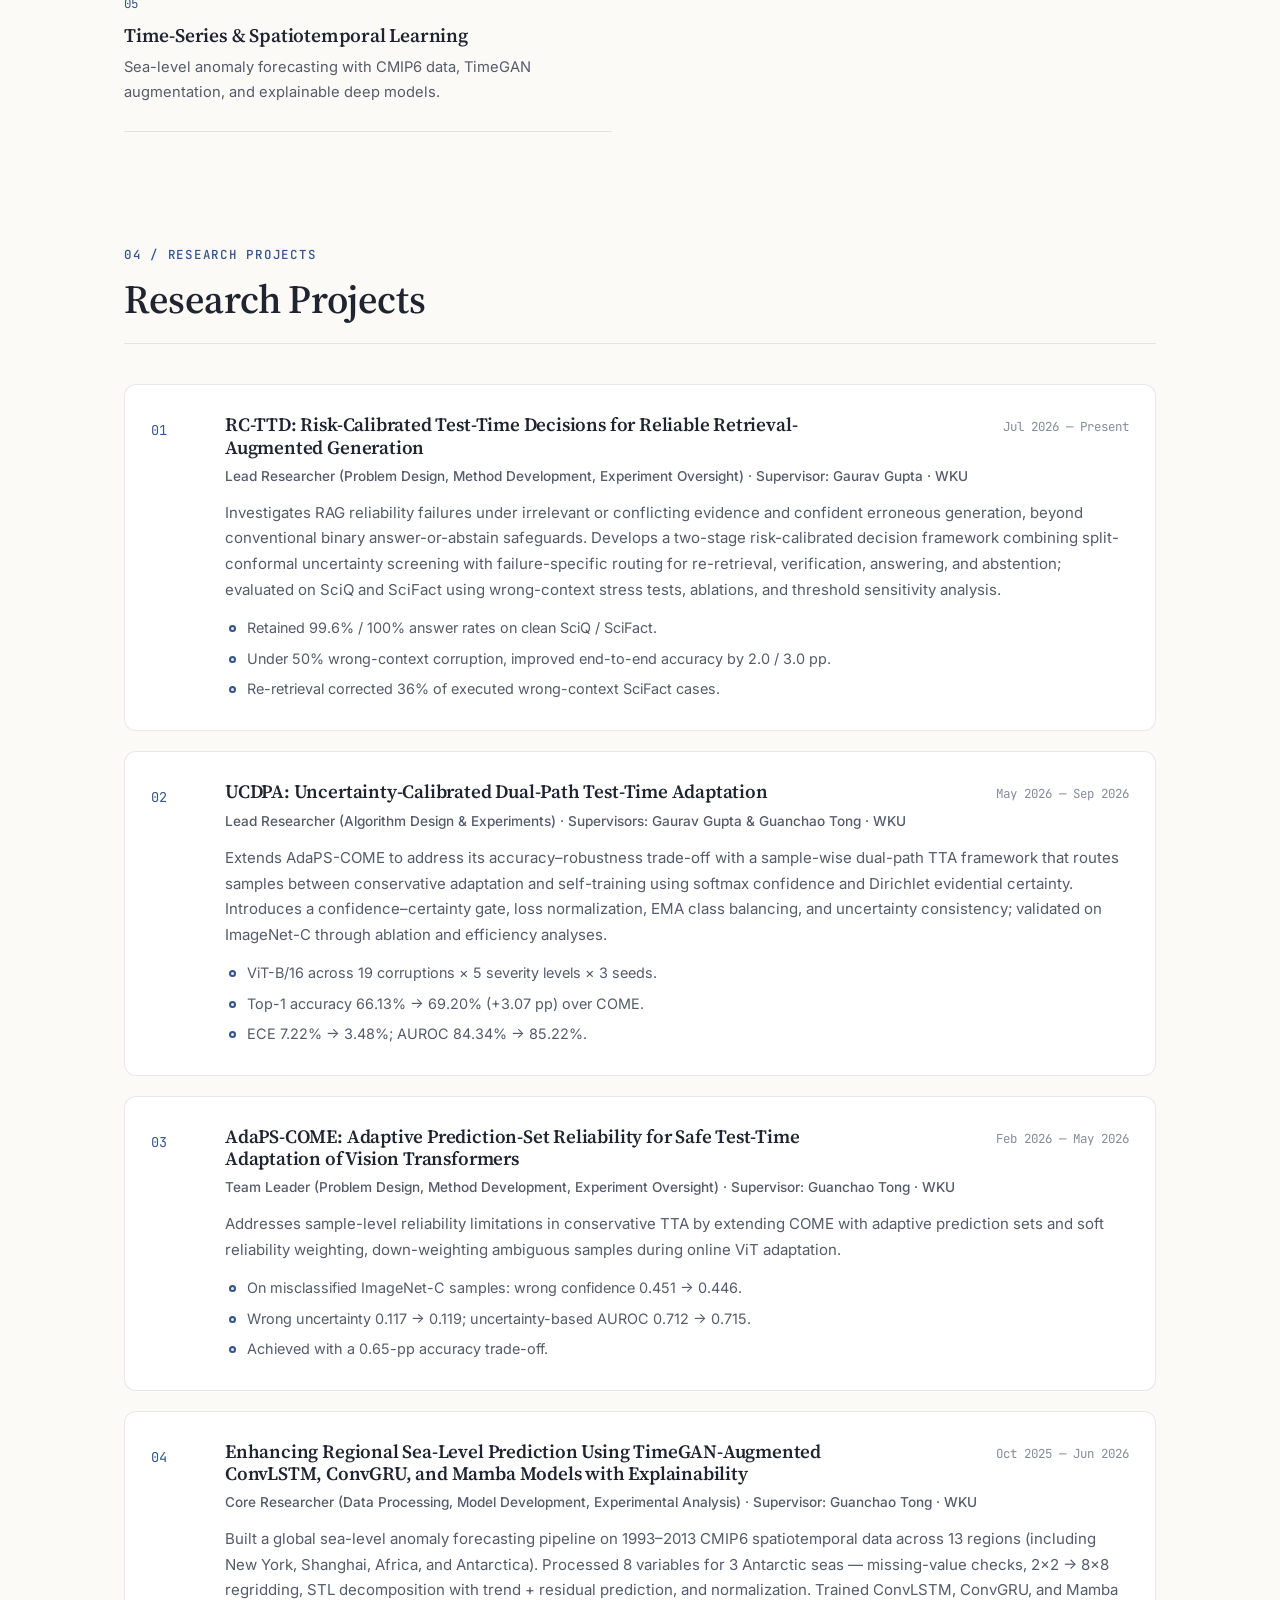
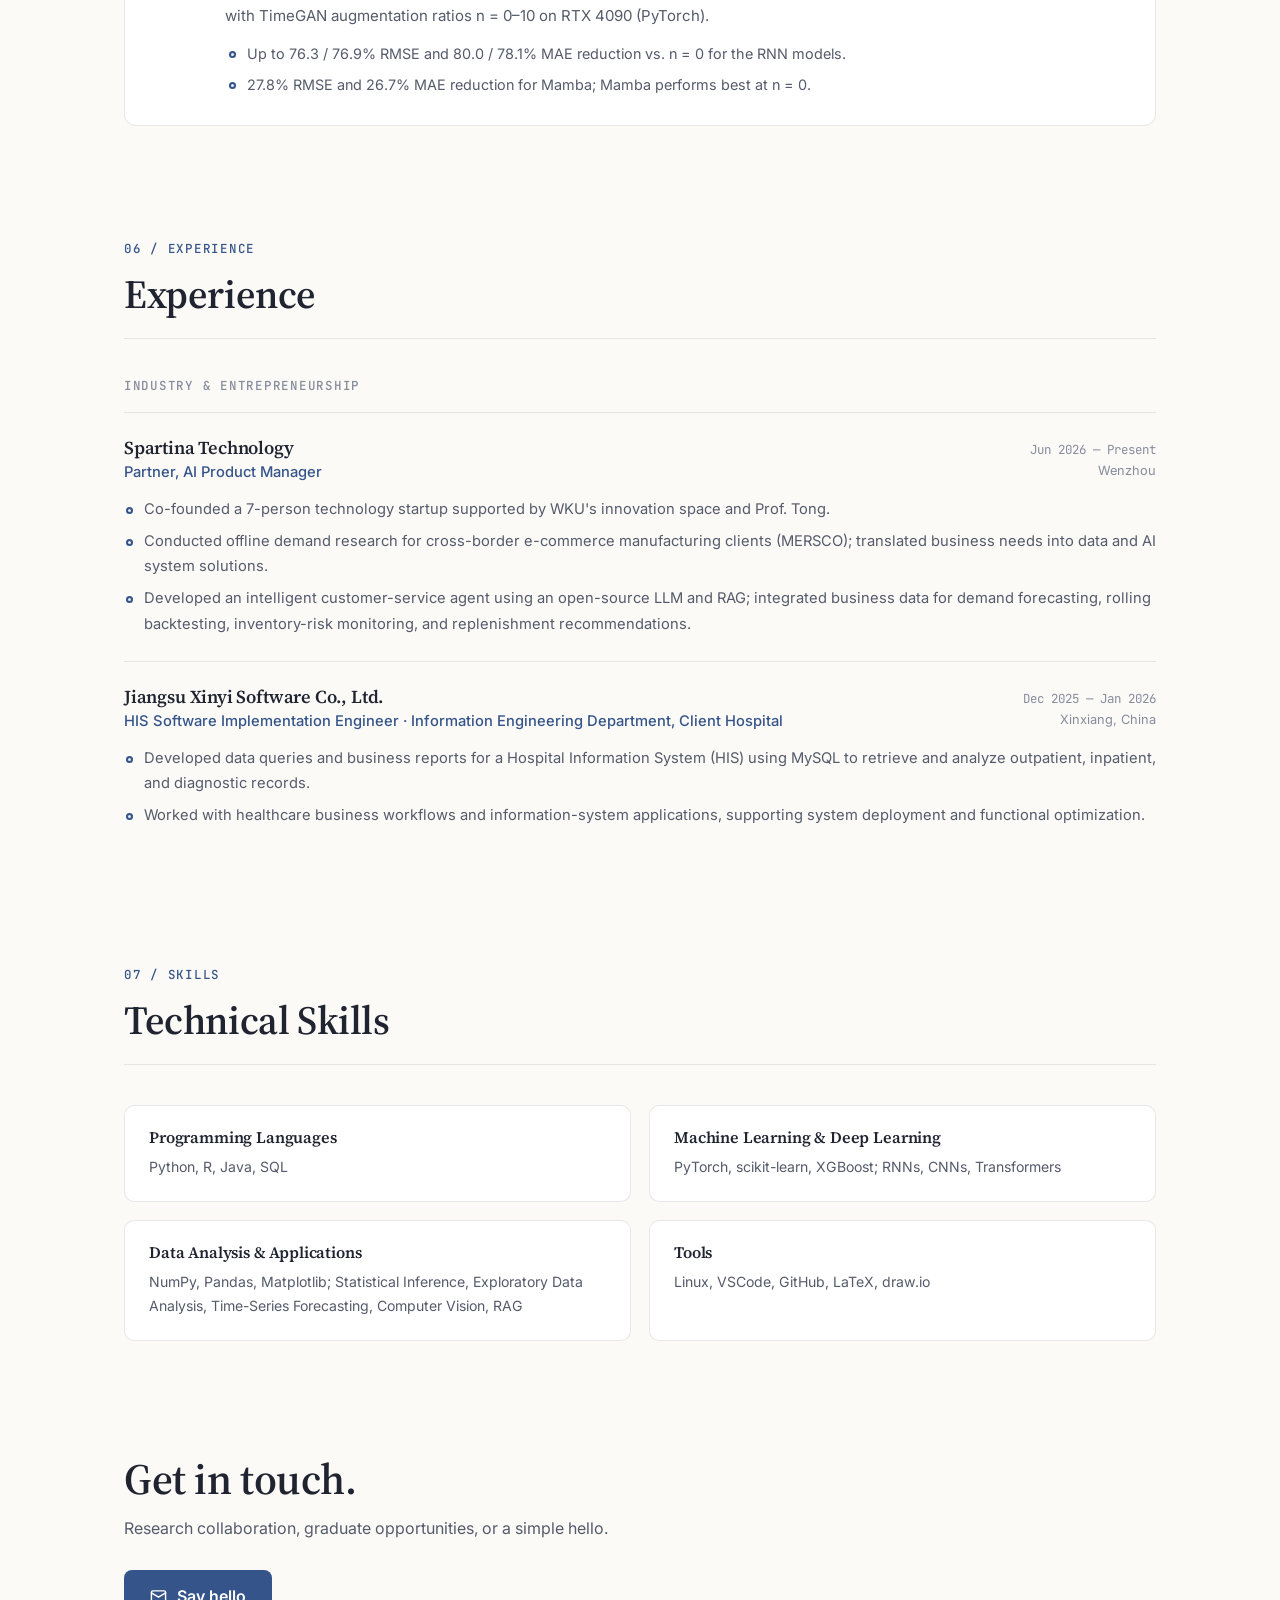
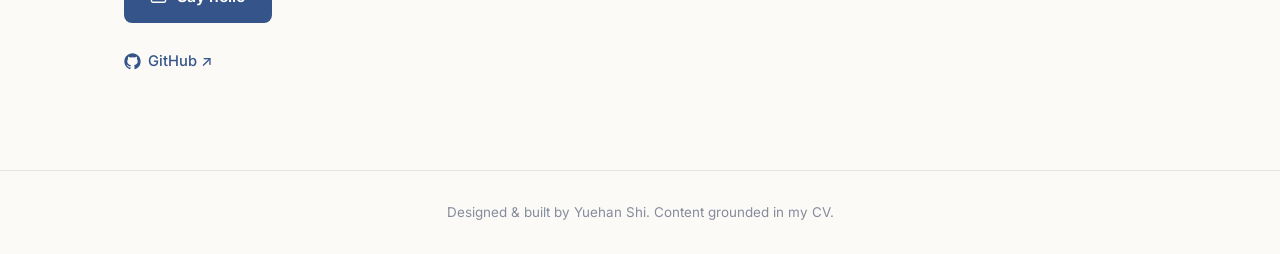
==== commit fd6a7109: "Default first visit to English Flip the first-visit default from Chinese to English per site owner r" ====
--- a/index.html
+++ b/index.html
@@ -33,7 +33,7 @@
   <link href="https://fonts.googleapis.com/css2?family=Source+Serif+4:ital,opsz,wght@0,8..60,400;0,8..60,500;0,8..60,600;0,8..60,700;1,8..60,400&family=Inter:wght@400;500;600;700&family=JetBrains+Mono:wght@400;500;600&family=Noto+Serif+SC:wght@400;500;600;700&family=Noto+Sans+SC:wght@400;500;600;700&display=swap" rel="stylesheet">
 
   <!-- Styles -->
-  <link rel="stylesheet" href="./assets/css/style.css?v=v7">
+  <link rel="stylesheet" href="./assets/css/style.css?v=v8">
 </head>
 <body>
 
@@ -161,8 +161,8 @@
   </footer>
 
   <!-- Scripts -->
-  <script src="./assets/js/data.js?v=v7"></script>
-  <script src="./assets/js/publications-data.js?v=v7"></script>
-  <script src="./assets/js/app.js?v=v7"></script>
+  <script src="./assets/js/data.js?v=v8"></script>
+  <script src="./assets/js/publications-data.js?v=v8"></script>
+  <script src="./assets/js/app.js?v=v8"></script>
 </body>
 </html>
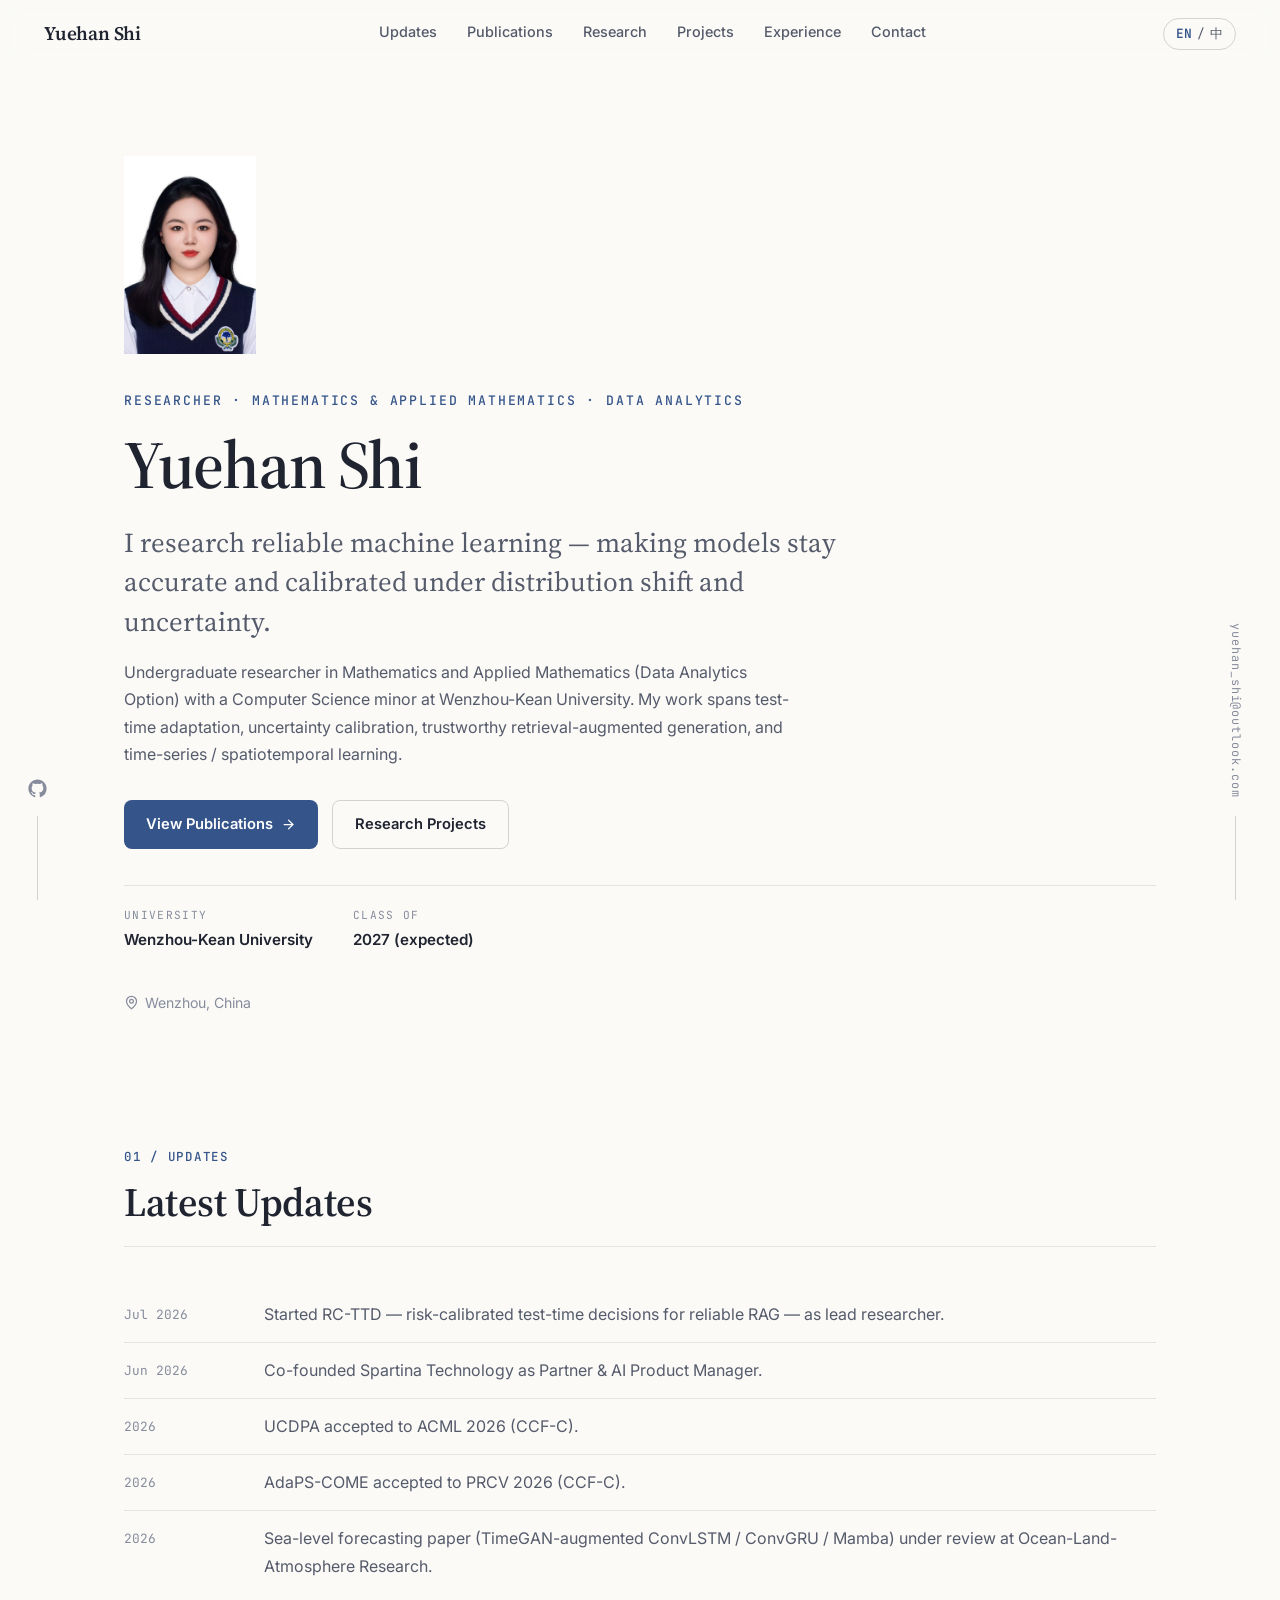
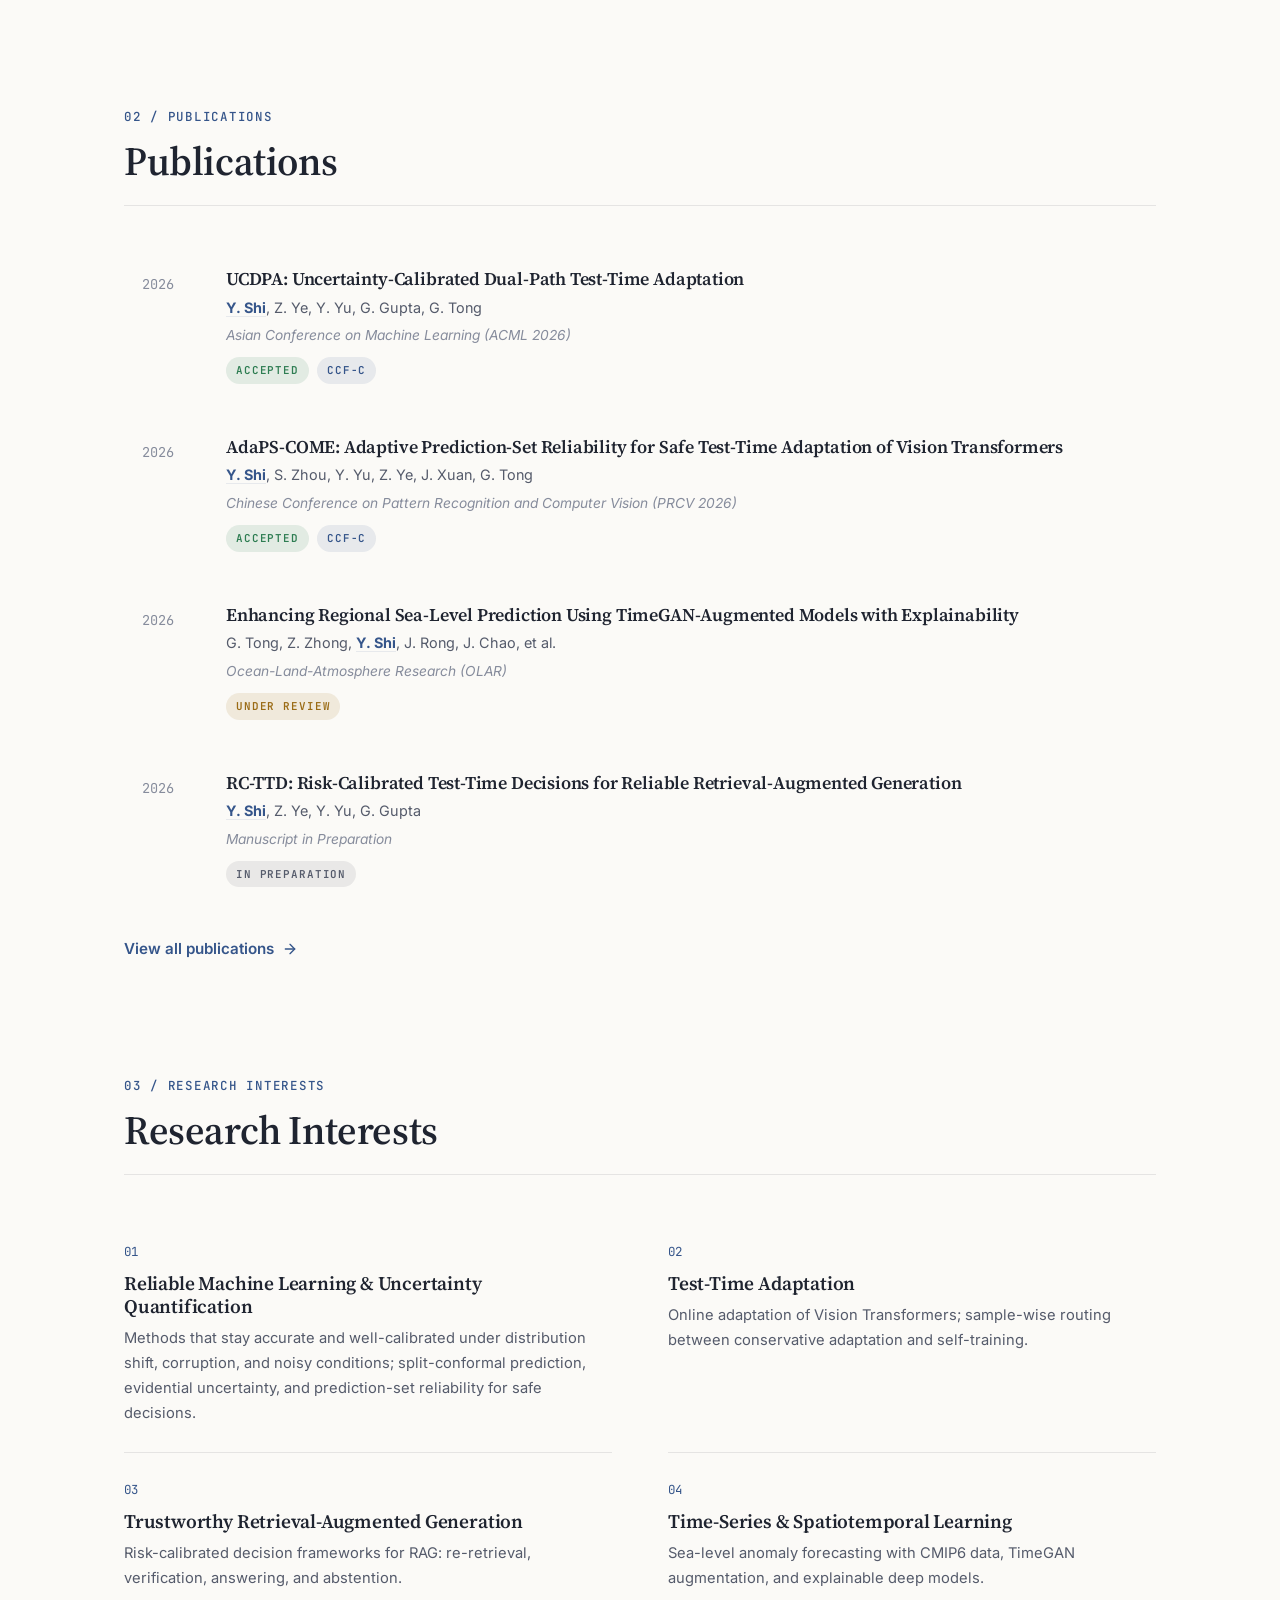
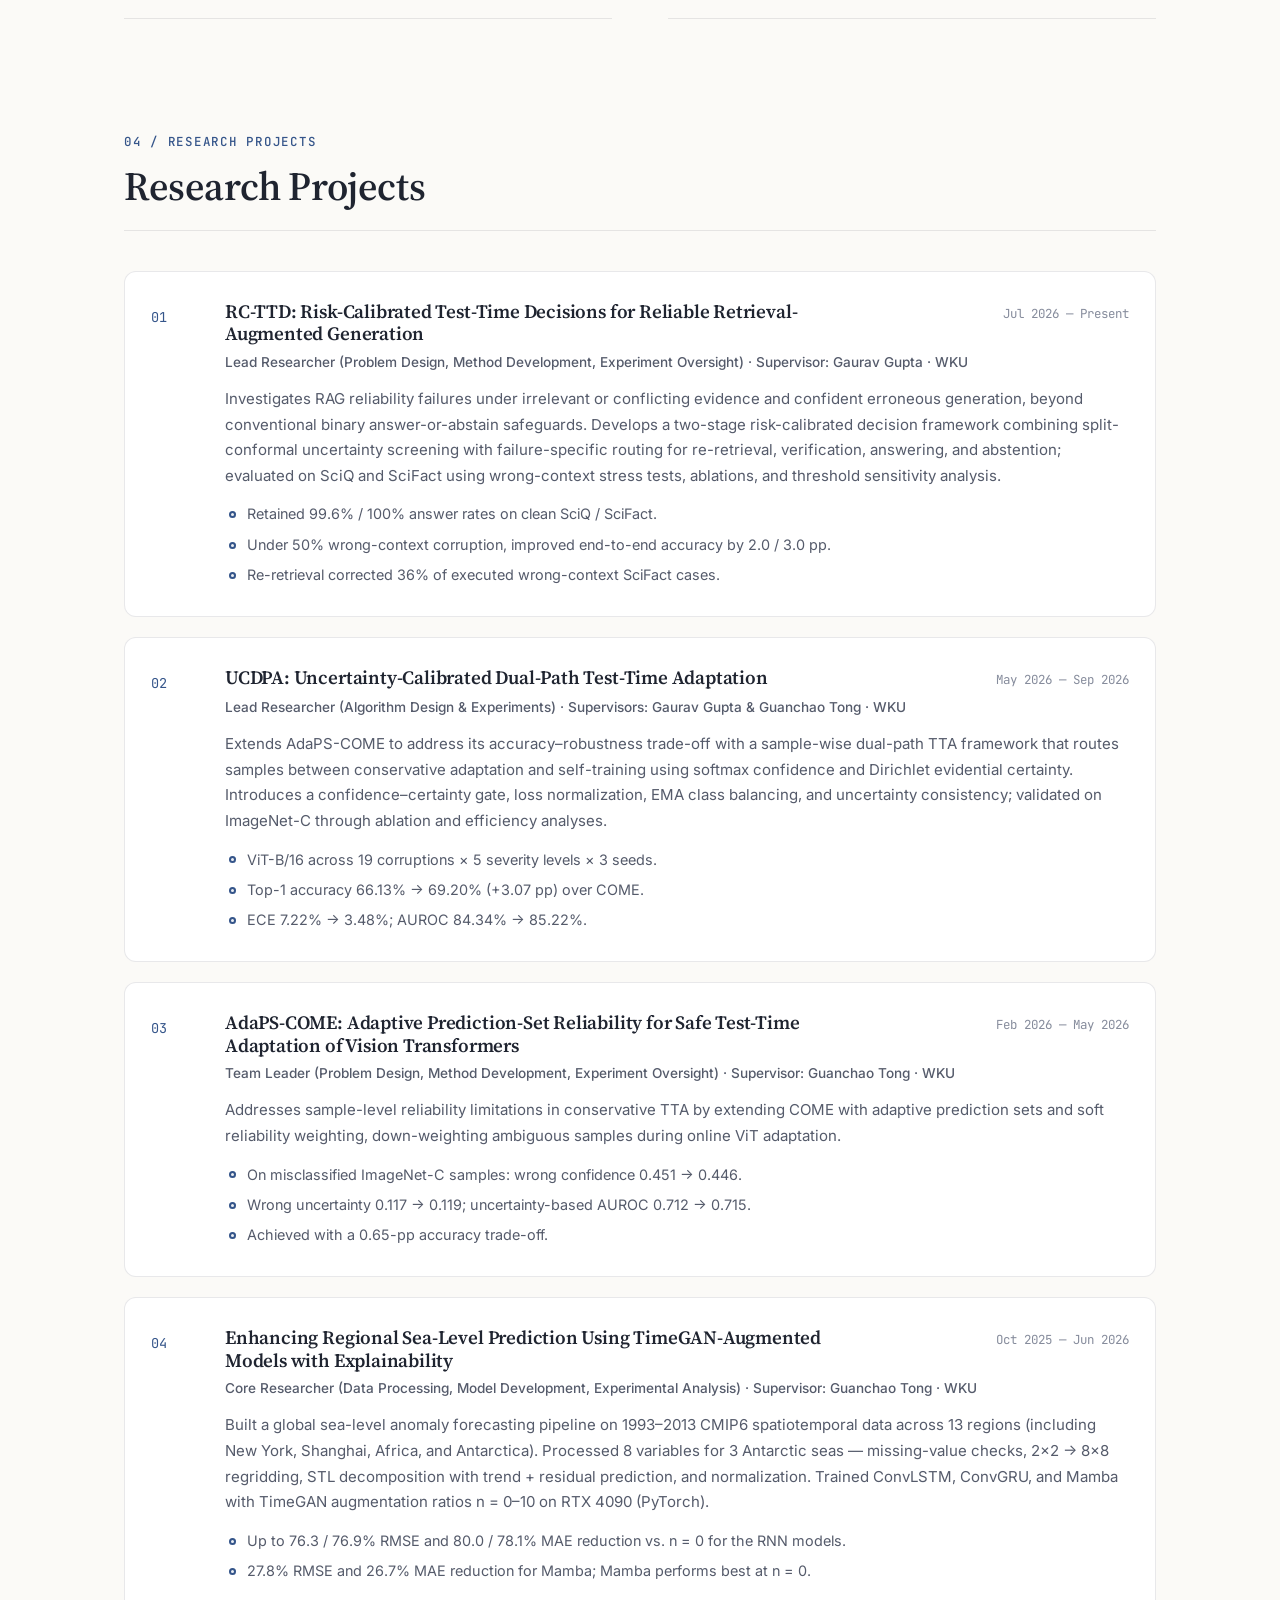
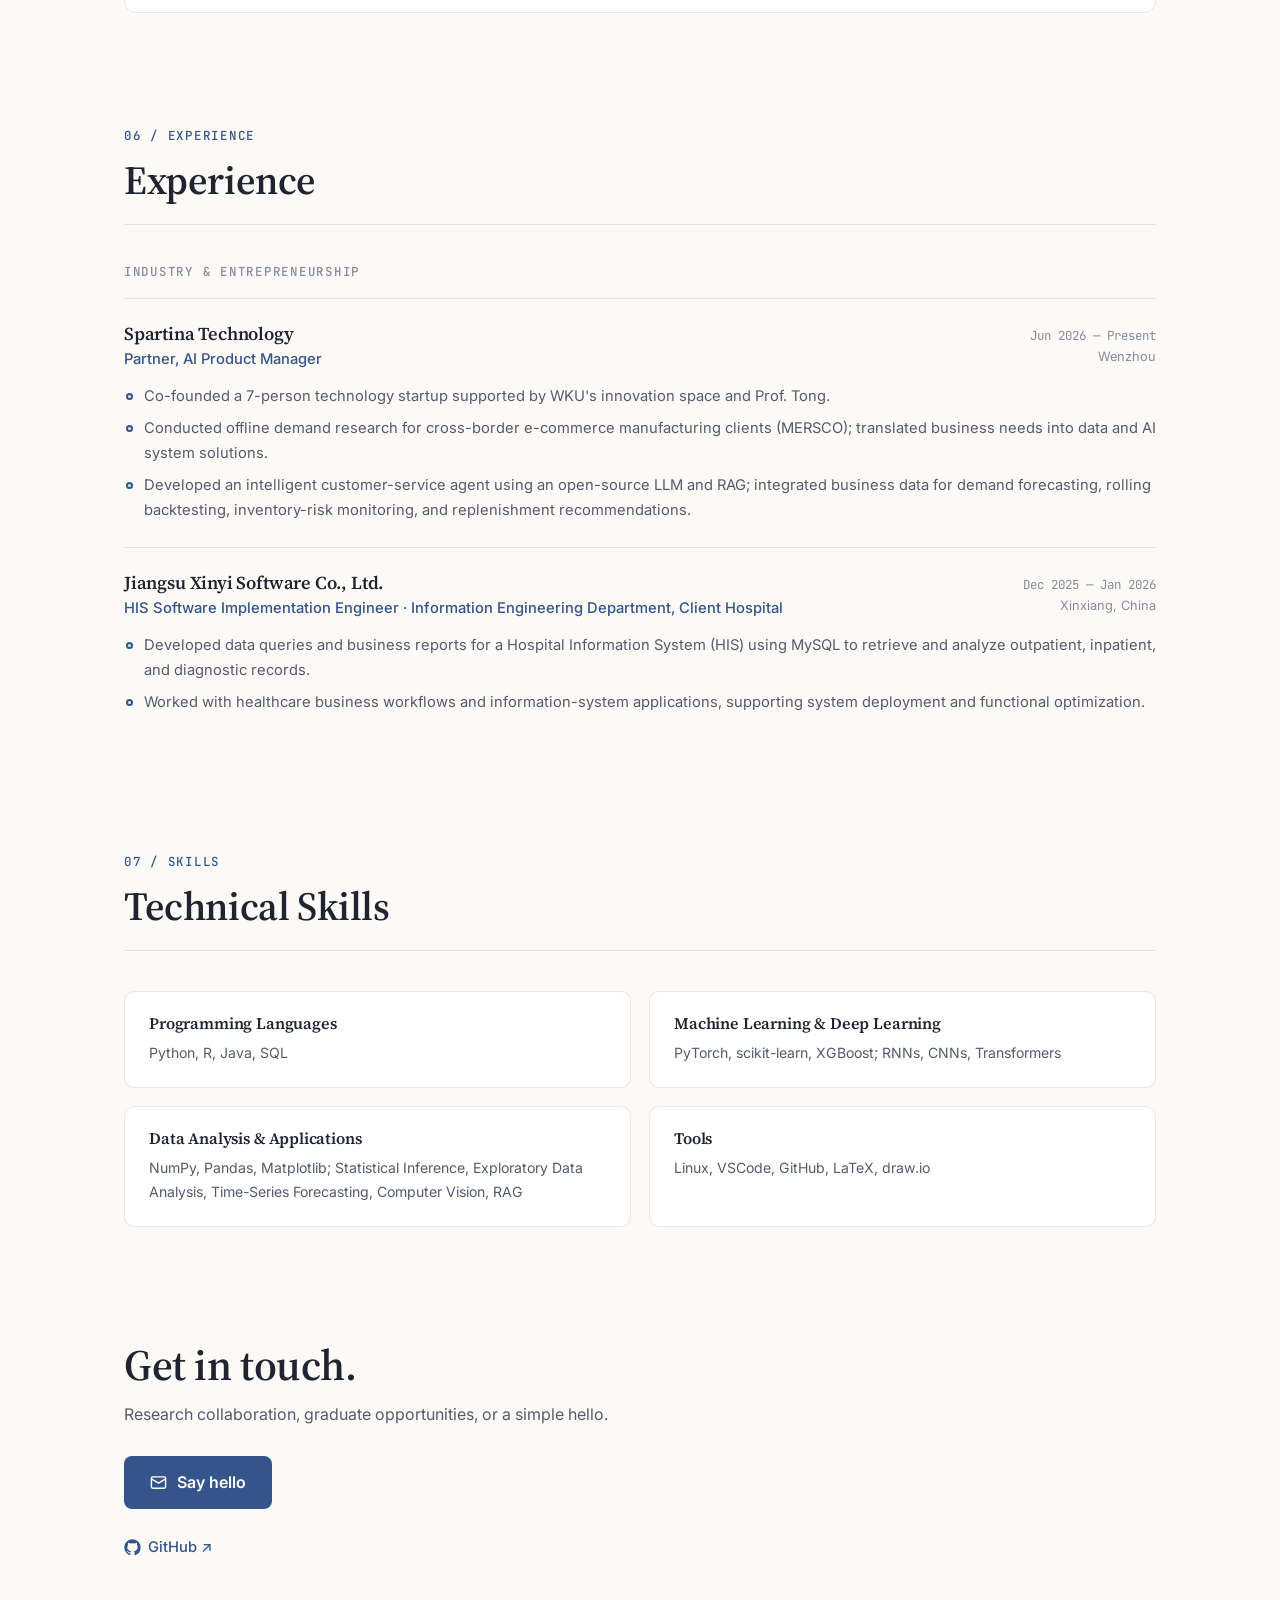
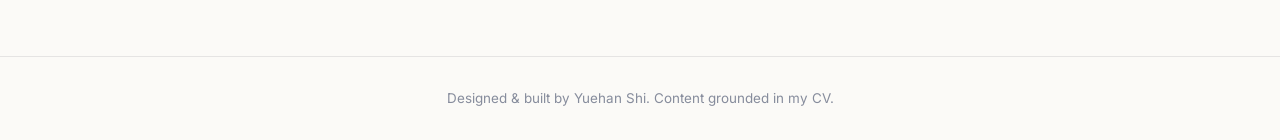
==== commit 63656a76: "Update section label, major name, and research interests - Rename homepage section 02 from Selected " ====
--- a/index.html
+++ b/index.html
@@ -33,7 +33,7 @@
   <link href="https://fonts.googleapis.com/css2?family=Source+Serif+4:ital,opsz,wght@0,8..60,400;0,8..60,500;0,8..60,600;0,8..60,700;1,8..60,400&family=Inter:wght@400;500;600;700&family=JetBrains+Mono:wght@400;500;600&family=Noto+Serif+SC:wght@400;500;600;700&family=Noto+Sans+SC:wght@400;500;600;700&display=swap" rel="stylesheet">
 
   <!-- Styles -->
-  <link rel="stylesheet" href="./assets/css/style.css?v=v8">
+  <link rel="stylesheet" href="./assets/css/style.css?v=v9">
 </head>
 <body>
 
@@ -161,8 +161,8 @@
   </footer>
 
   <!-- Scripts -->
-  <script src="./assets/js/data.js?v=v8"></script>
-  <script src="./assets/js/publications-data.js?v=v8"></script>
-  <script src="./assets/js/app.js?v=v8"></script>
+  <script src="./assets/js/data.js?v=v9"></script>
+  <script src="./assets/js/publications-data.js?v=v9"></script>
+  <script src="./assets/js/app.js?v=v9"></script>
 </body>
 </html>
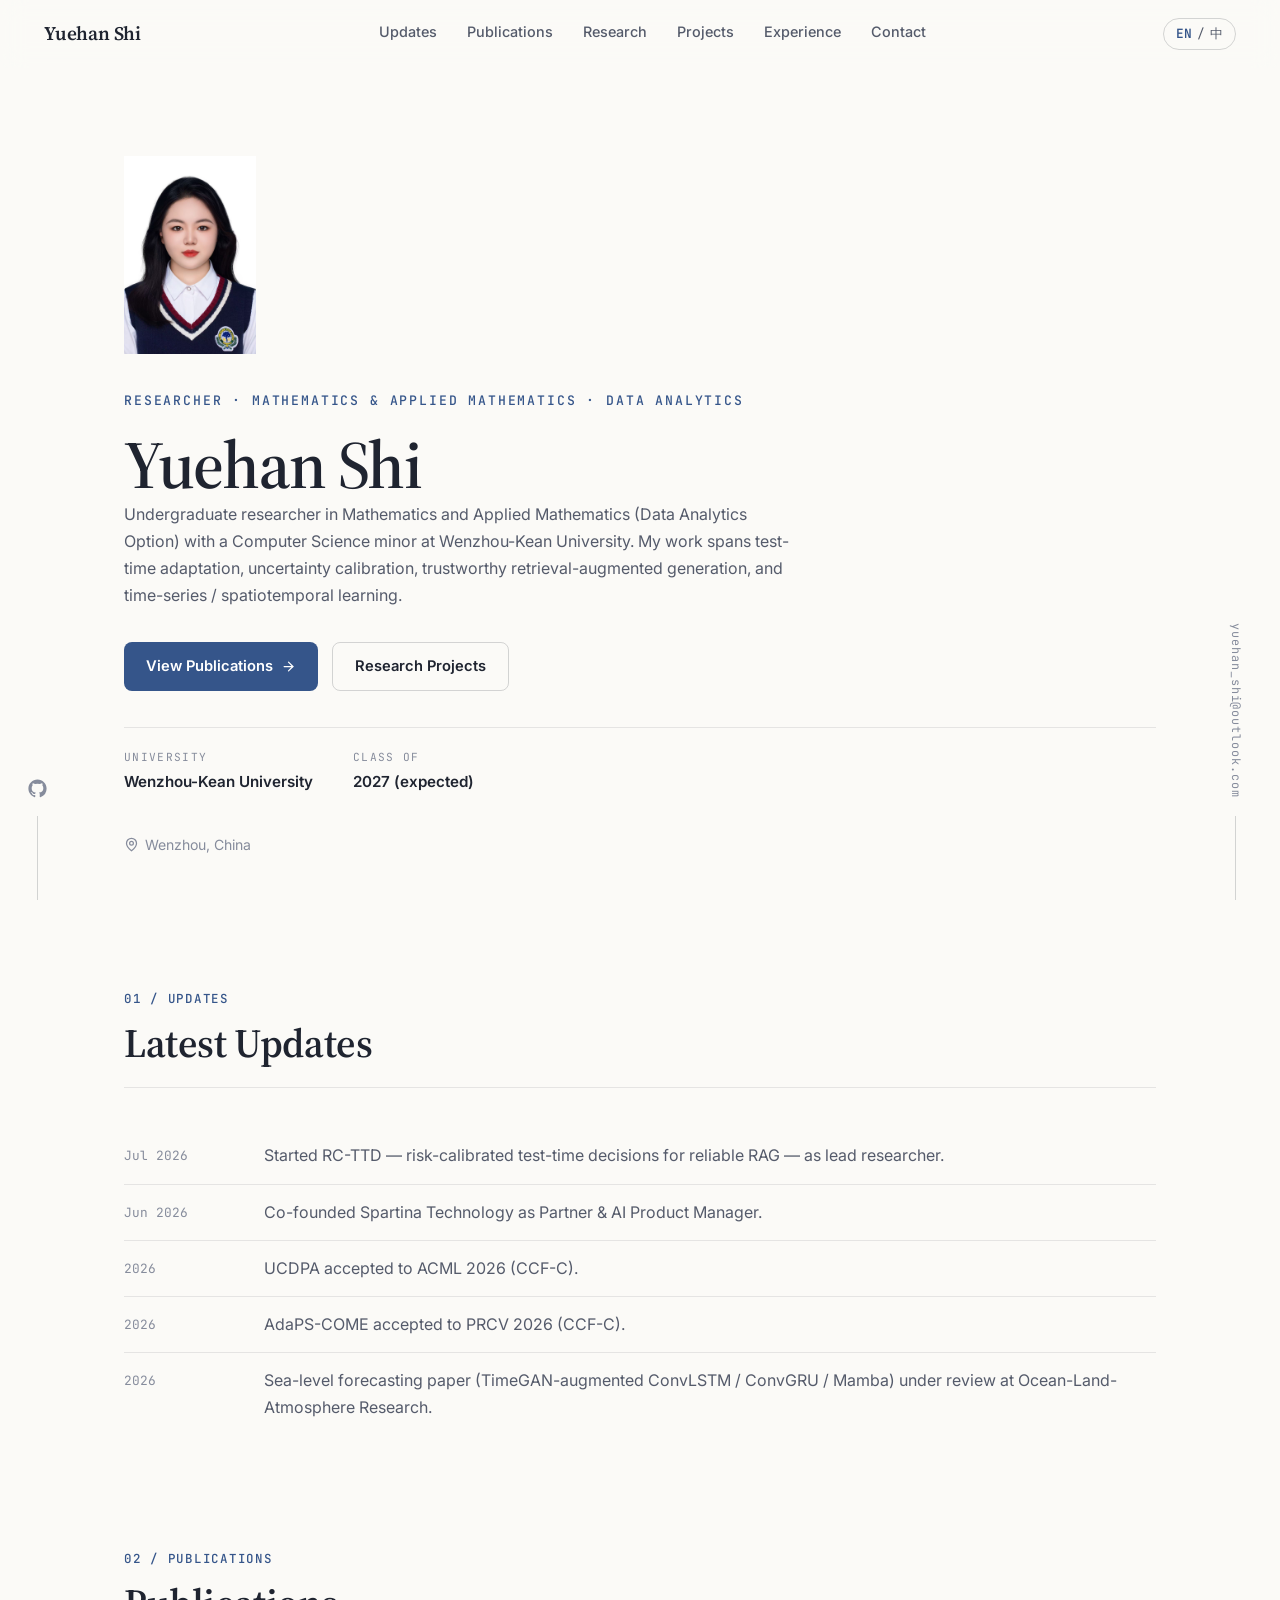
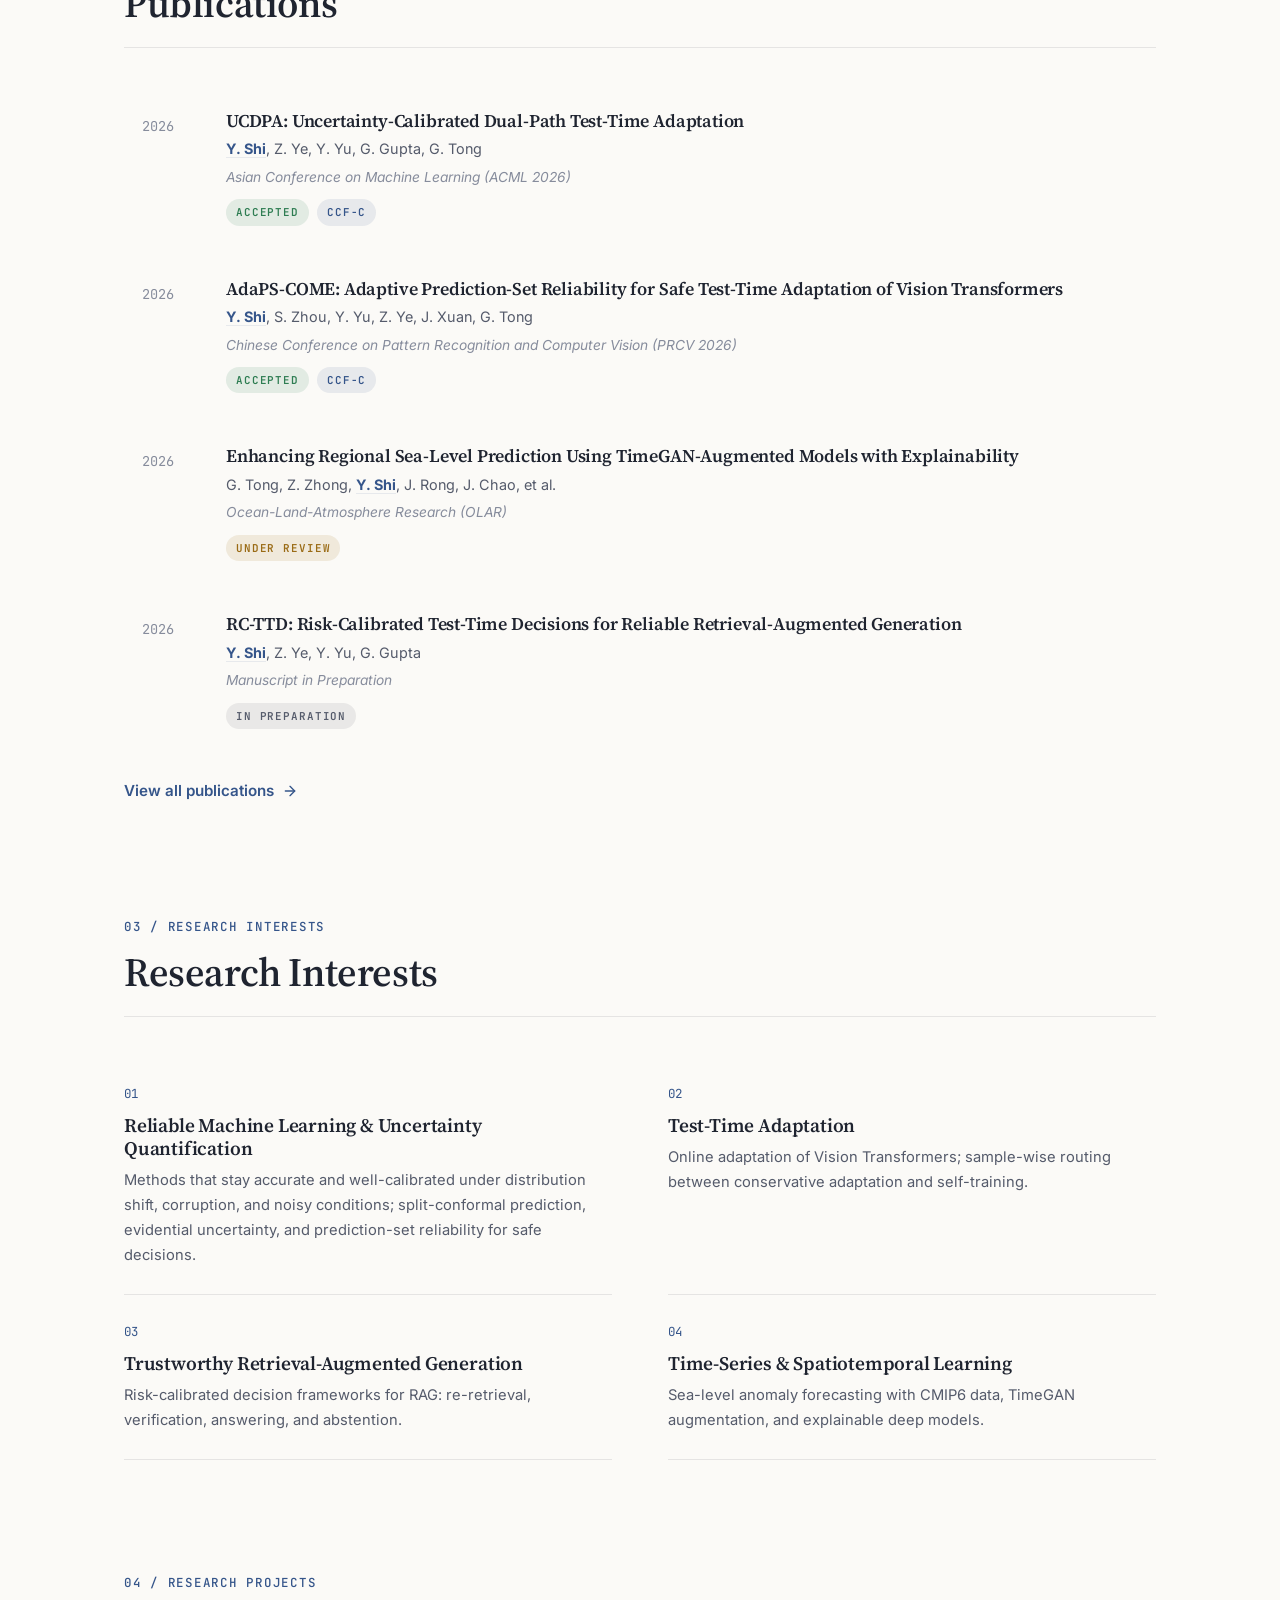
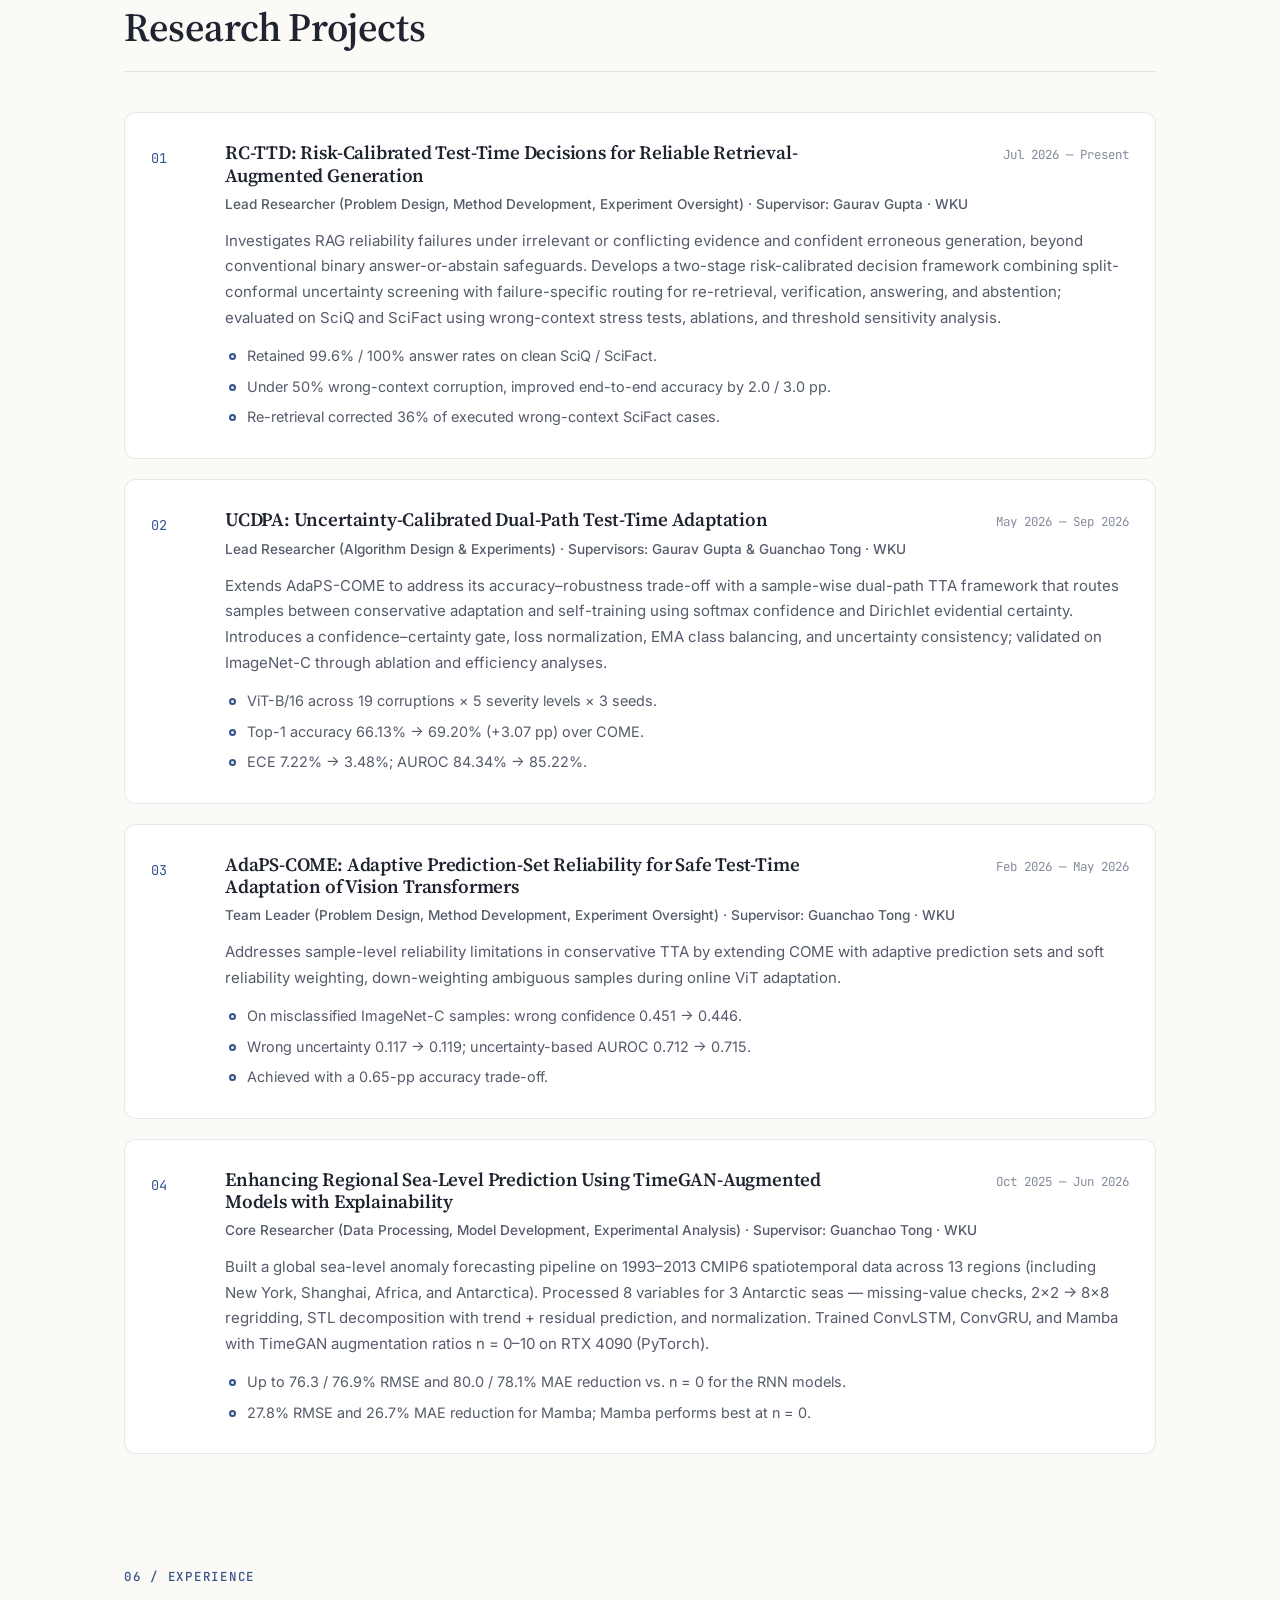
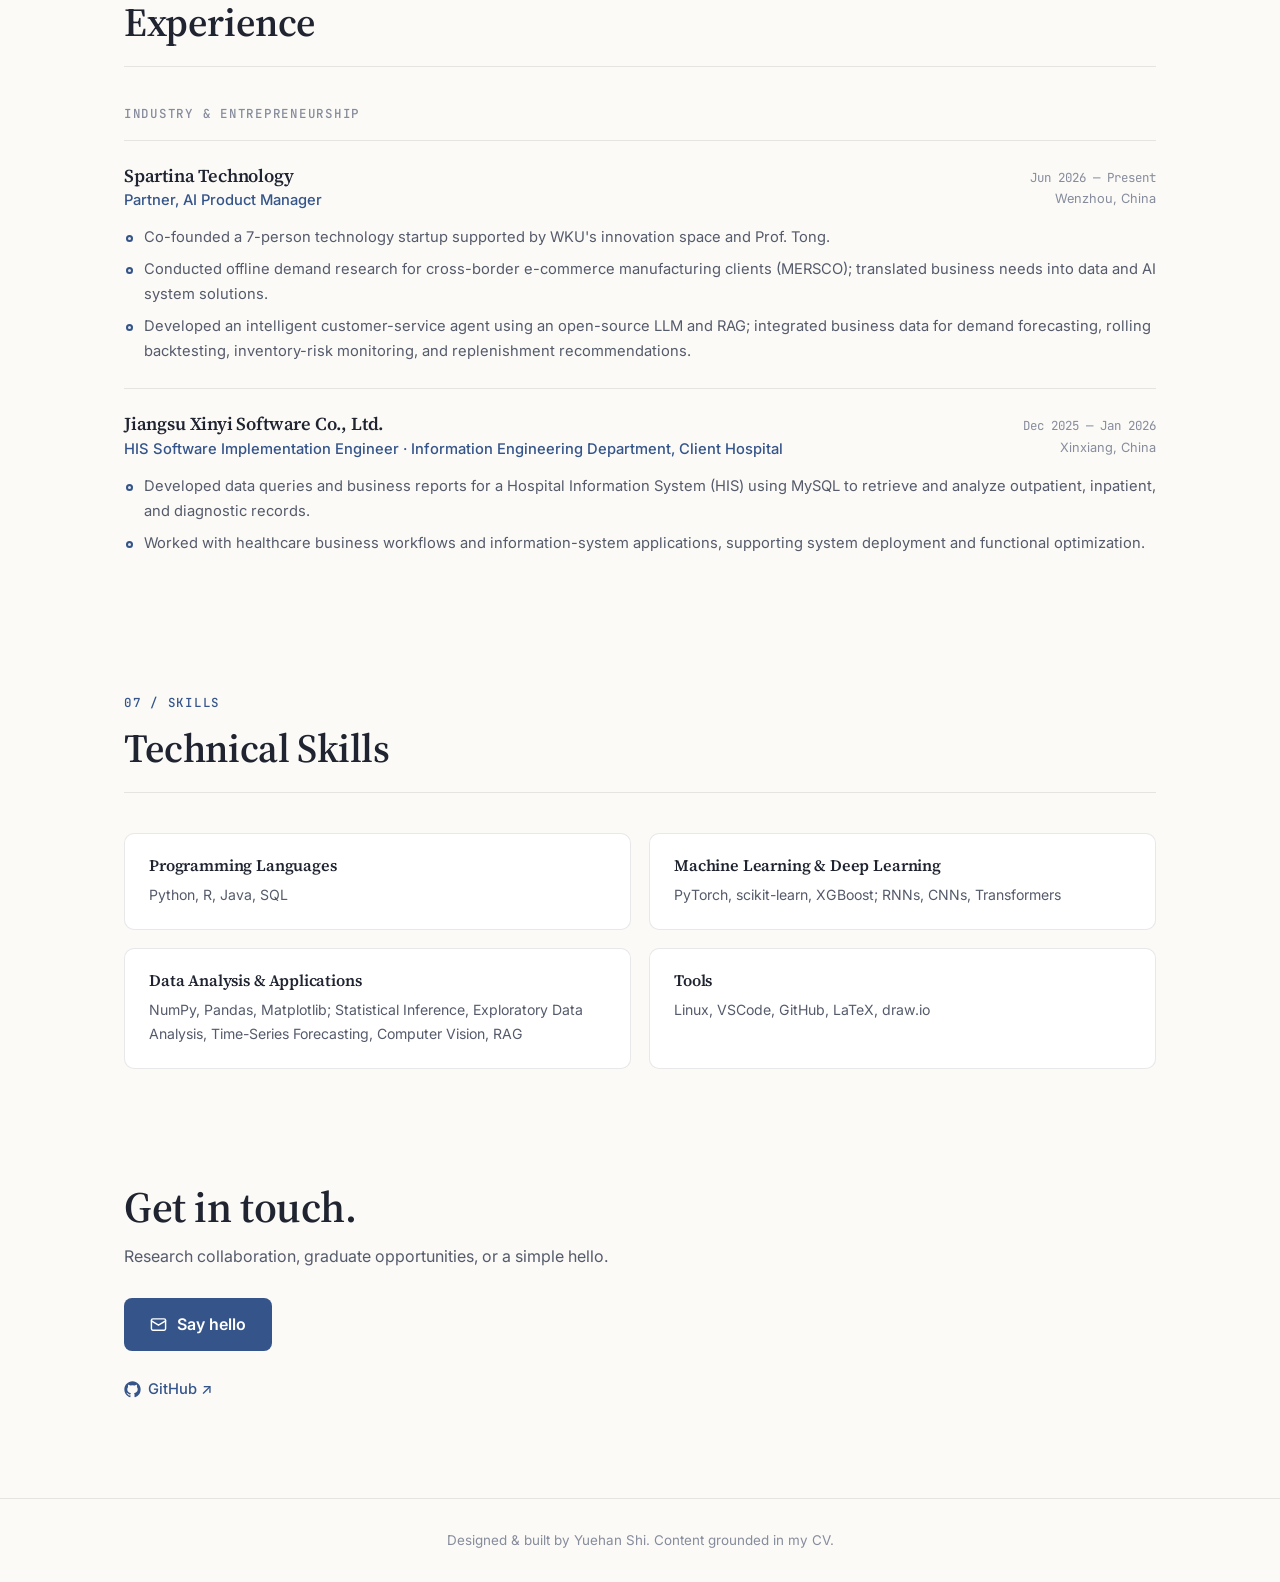
==== commit db52a629: "Remove hero statement and refine Spartina location - Drop the hero statement line (I research reliab" ====
--- a/index.html
+++ b/index.html
@@ -33,7 +33,7 @@
   <link href="https://fonts.googleapis.com/css2?family=Source+Serif+4:ital,opsz,wght@0,8..60,400;0,8..60,500;0,8..60,600;0,8..60,700;1,8..60,400&family=Inter:wght@400;500;600;700&family=JetBrains+Mono:wght@400;500;600&family=Noto+Serif+SC:wght@400;500;600;700&family=Noto+Sans+SC:wght@400;500;600;700&display=swap" rel="stylesheet">
 
   <!-- Styles -->
-  <link rel="stylesheet" href="./assets/css/style.css?v=v9">
+  <link rel="stylesheet" href="./assets/css/style.css?v=v10">
 </head>
 <body>
 
@@ -72,7 +72,6 @@
       <div class="hero-photo reveal"><img src="./assets/img/Identification_photo.jpg" alt="Yuehan Shi" width="709" height="1000"></div>
       <p class="hero-eyebrow reveal" id="hero-eyebrow"></p>
       <h1 class="reveal" id="hero-name"></h1>
-      <p class="hero-statement reveal" id="hero-statement"></p>
       <p class="hero-description reveal" id="hero-description"></p>
       <div class="hero-cta reveal" id="hero-cta"></div>
       <div class="hero-meta reveal" id="hero-meta"></div>
@@ -161,8 +160,8 @@
   </footer>
 
   <!-- Scripts -->
-  <script src="./assets/js/data.js?v=v9"></script>
-  <script src="./assets/js/publications-data.js?v=v9"></script>
-  <script src="./assets/js/app.js?v=v9"></script>
+  <script src="./assets/js/data.js?v=v10"></script>
+  <script src="./assets/js/publications-data.js?v=v10"></script>
+  <script src="./assets/js/app.js?v=v10"></script>
 </body>
 </html>
